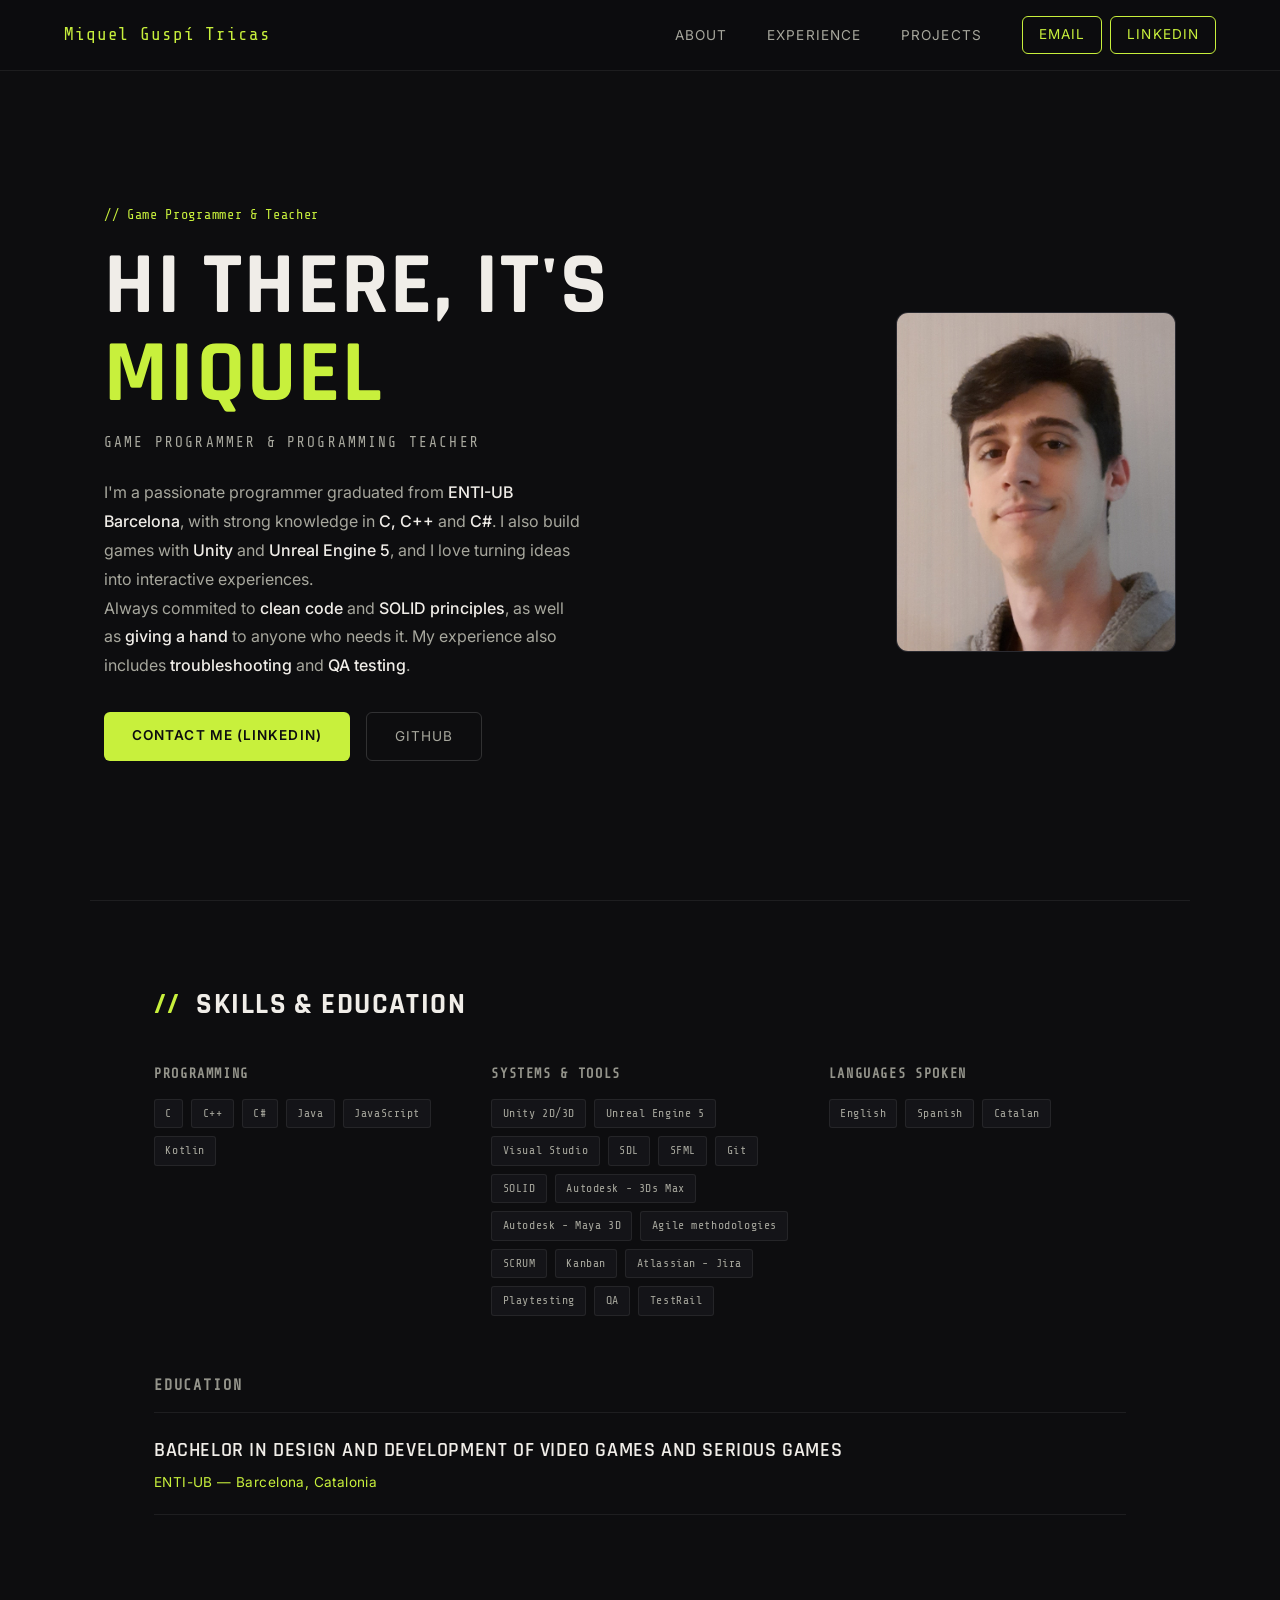
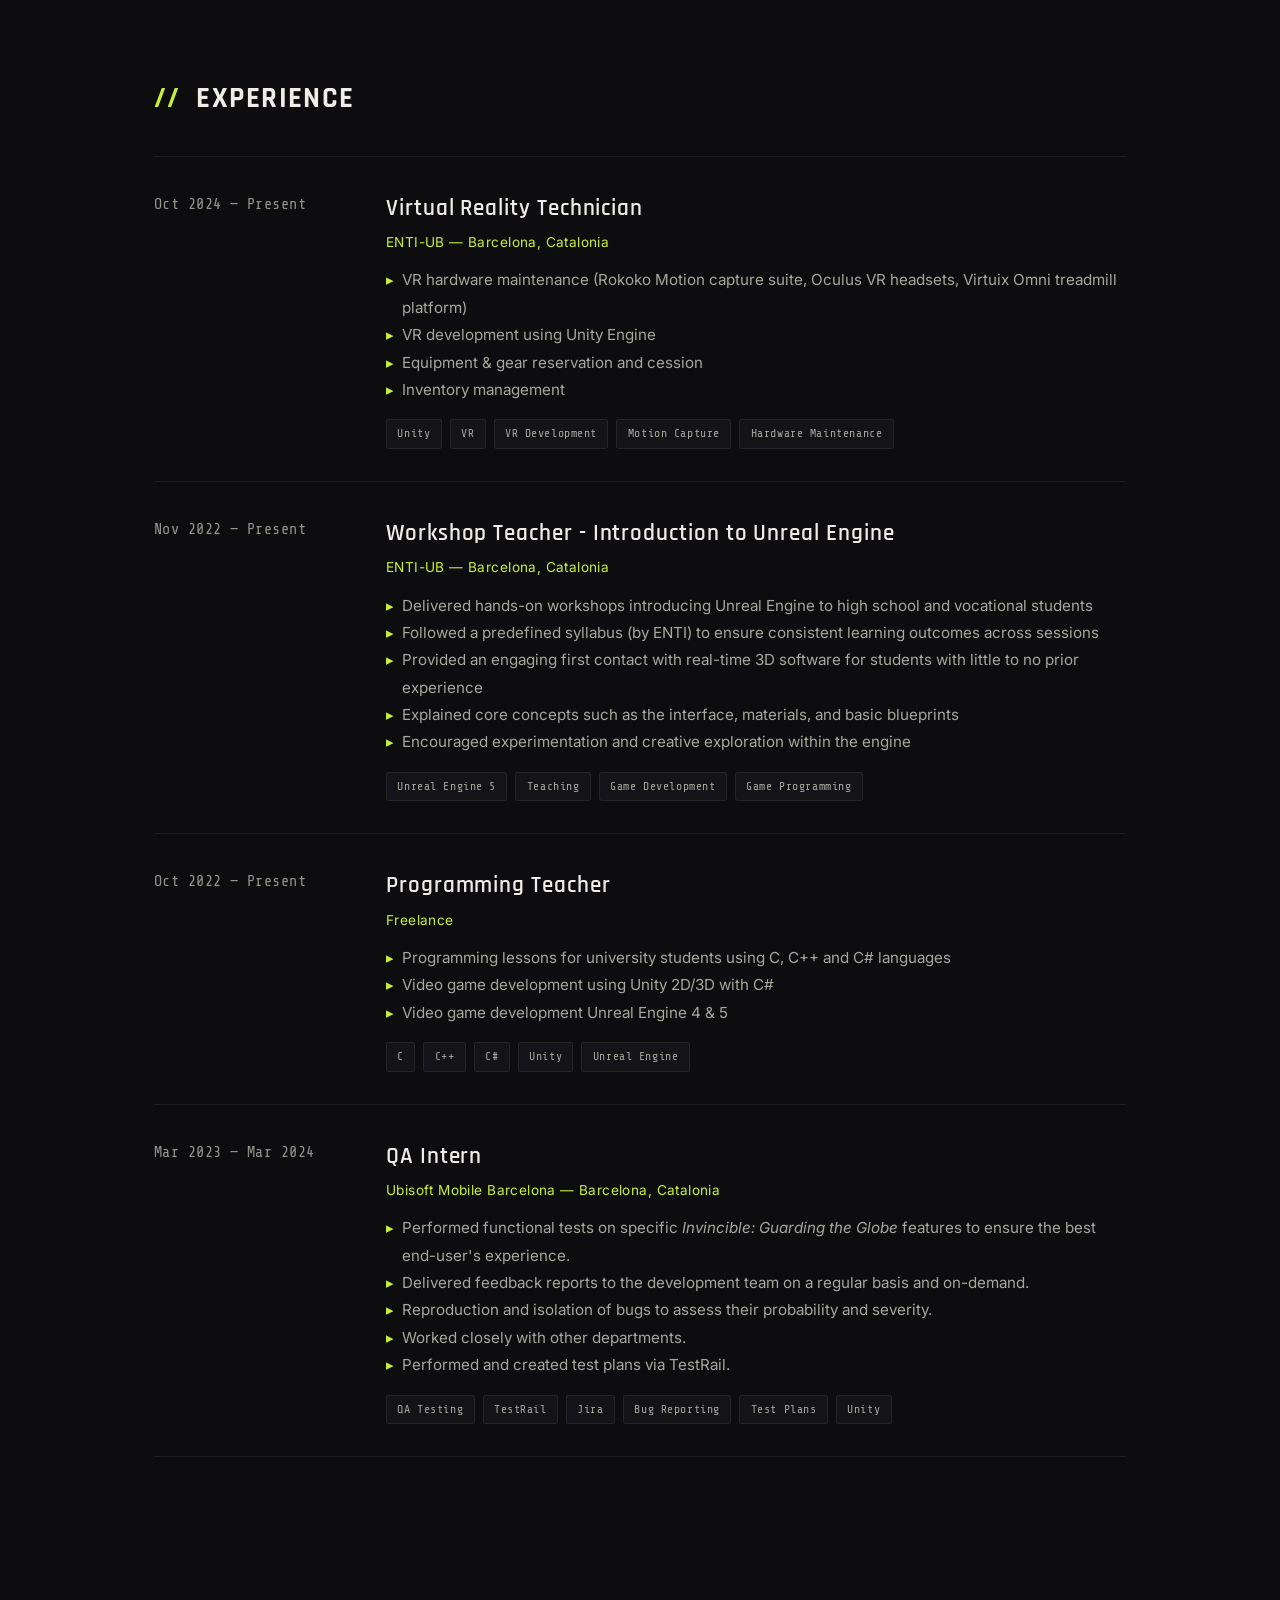
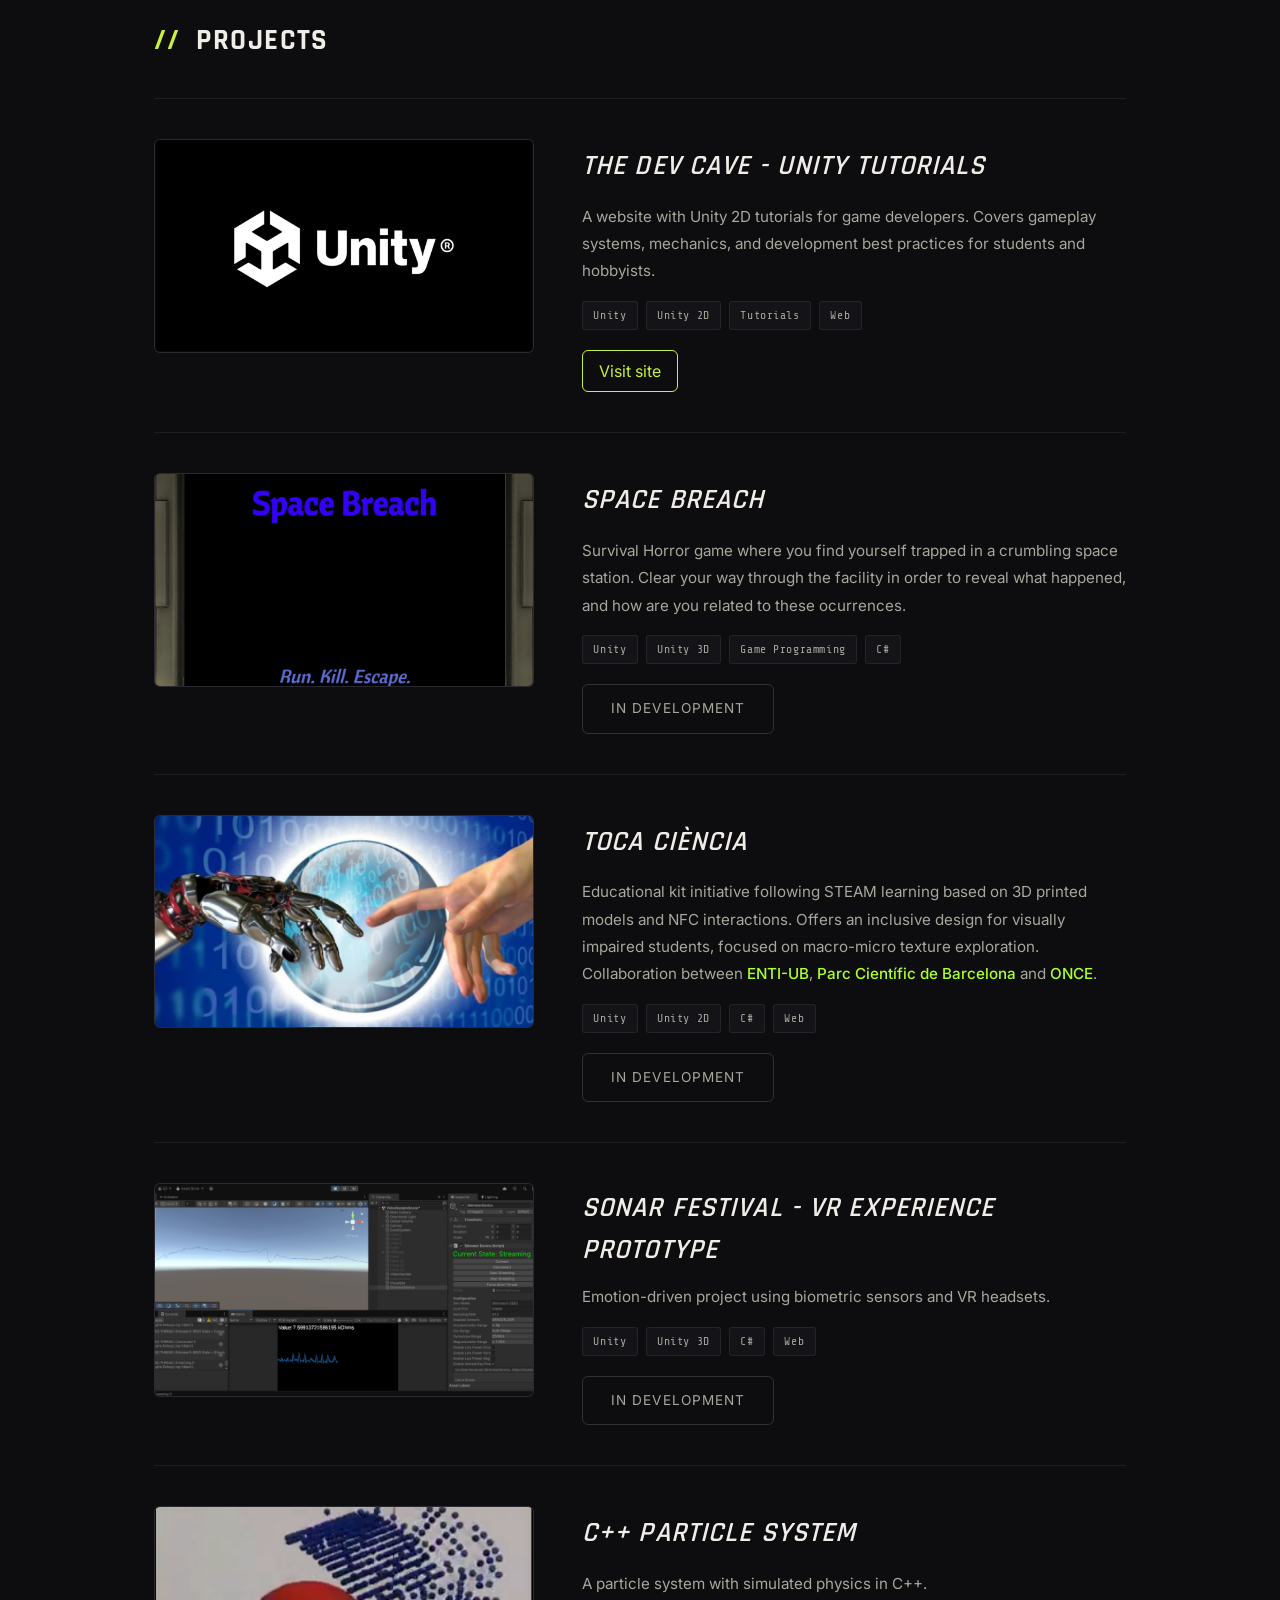
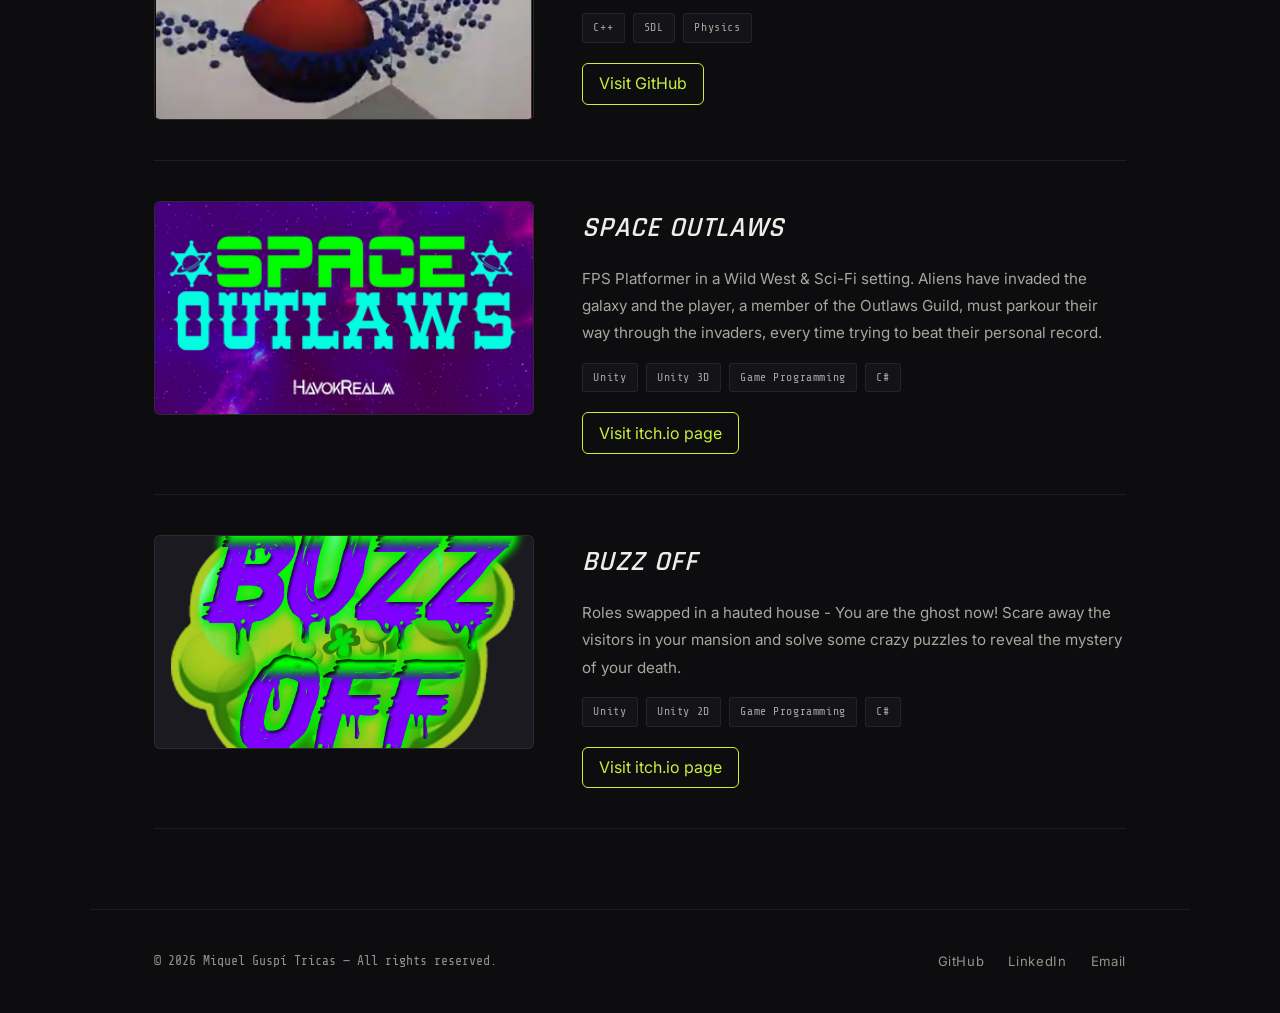
==== index.html @ b33c83cb "skills update" ====
<!DOCTYPE html>
<html lang="en">
<head>
  <meta charset="UTF-8" />
  <meta name="viewport" content="width=device-width, initial-scale=1.0"/>
  <title>Miquel Guspí - Game Programmer & Teacher</title>
  <link rel="stylesheet" href="style.css" />
  <link href="https://fonts.googleapis.com/css2?family=Share+Tech+Mono&family=Rajdhani:wght@400;600;700&family=Inter:wght@300;400;500&display=swap" rel="stylesheet"/>
</head>
<body>

  <!-- NAV -->
  <nav class="navbar">
    <span class="nav-logo">Miquel Guspí Tricas</span>
    <ul class="nav-links">
      <li><a href="#about">About</a></li>
      <li><a href="#work">Experience</a></li>
      <li><a href="#projects">Projects</a></li>
      <li class="nav-cta-container">
        <a href="mailto:miquelgt55@gmail.com" target="_blank" class="nav-cta">Email</a>
        <a href="https://www.linkedin.com/in/miquel-guspi-tricas" target="_blank" class="nav-cta">LinkedIn</a>
      </li>
    </ul>
  </nav>

  <!-- HERO -->
  <section id="about" class="hero">
    <div class="hero-text">
      <p class="hero-tag">// Game Programmer &amp; Teacher</p>
      <h1 class="hero-name">HI THERE, IT'S<br/><span class="highlight">MIQUEL</span></h1>
      <p class="hero-sub">GAME PROGRAMMER &amp; PROGRAMMING TEACHER</p>
      <p class="hero-desc">
        I'm a passionate programmer graduated from <strong>ENTI-UB Barcelona</strong>,
        with strong knowledge in <strong>C, C++</strong> and <strong>C#</strong>. I also build games with <strong>Unity</strong>
        and <strong>Unreal Engine 5</strong>, and I love turning ideas into interactive experiences.</br>
        Always commited to <strong>clean code</strong> and <strong>SOLID principles</strong>, as well as <strong>giving a hand</strong> to anyone who needs it.
        My experience also includes <strong>troubleshooting</strong> and <strong>QA testing</strong>.
      </p>
      <div class="hero-actions">
        <a href="https://www.linkedin.com/in/miquel-guspi-tricas" target="_blank" class="btn-primary">Contact Me (LinkedIn)</a>
        <a href="https://github.com/mikygt21" target="_blank" class="btn-ghost">GitHub</a>
      </div>
    </div>
    <div class="hero-image">
      <div class="image-frame">
        <img src="Assets/profile_image.jpg" alt="Miquel Guspí" onerror="this.parentElement.classList.add('no-img')"/>
      </div>
    </div>
  </section>

  <!-- SKILLS & EDUCATION-->
  <section id="skills" class="section skills-section">
    <h2 class="section-title"><span class="accent">//</span> Skills &amp; Education</h2>
    
    <div class="skills-grid">
      <div class="skill-group">
        <h3 class="skill-group-title">Programming</h3>
        <div class="tags">
          <span class="tag">C</span>
          <span class="tag">C++</span>
          <span class="tag">C#</span>
          <span class="tag">Java</span>
          <span class="tag">JavaScript</span>
          <span class="tag">Kotlin</span>
        </div>
      </div>
      <div class="skill-group">
        <h3 class="skill-group-title">Systems &amp; Tools</h3>
        <div class="tags">
          <span class="tag">Unity 2D/3D</span>
          <span class="tag">Unreal Engine 5</span>
          <span class="tag">Visual Studio</span>
          <span class="tag">SDL</span>
          <span class="tag">SFML</span>
          <span class="tag">Git</span>
          <span class="tag">SOLID</span>
          <span class="tag">Autodesk - 3Ds Max</span>
          <span class="tag">Autodesk - Maya 3D</span>
          <span class="tag">Agile methodologies</span>
          <span class="tag">SCRUM</span>
          <span class="tag">Kanban</span>
          <span class="tag">Atlassian - Jira</span>
          <span class="tag">Playtesting</span>
          <span class="tag">QA</span>
          <span class="tag">TestRail</span>
        </div>
      </div>
      <div class="skill-group">
        <h3 class="skill-group-title">Languages spoken</h3>
        <div class="tags">
          <span class="tag">English</span>
          <span class="tag">Spanish</span>
          <span class="tag">Catalan</span>
        </div>
      </div>
    </div>

    <h3 class="education-group-title">Education</h3>
    <div class="timeline">
      <div class="education-item">
        <h3>Bachelor in Design and Development of Video Games and Serious Games</h3>
        <h4>ENTI-UB — Barcelona, Catalonia</h4>
      </div>
    </div>
  </section>

  <!-- EXPERIENCE -->
  <section id="work" class="section">
    <h2 class="section-title"><span class="accent">//</span> Experience</h2>

    <div class="timeline">

      <div class="timeline-item">
        <div class="timeline-date">Oct 2024 — Present</div>
        <div class="timeline-content">
          <h3>Virtual Reality Technician</h3>
          <h4>ENTI-UB — Barcelona, Catalonia</h4>
          <ul class="timeline-list">
            <li>VR hardware maintenance (Rokoko Motion capture suite, Oculus VR headsets, Virtuix Omni treadmill platform)</li>
            <li>VR development using Unity Engine</li>
            <li>Equipment &amp; gear reservation and cession</li>
            <li>Inventory management</li>
          </ul>
          <div class="tags">
            <span class="tag">Unity</span>
            <span class="tag">VR</span>
            <span class="tag">VR Development</span>
            <span class="tag">Motion Capture</span>
            <span class="tag">Hardware Maintenance</span>
          </div>
        </div>
      </div>

      <div class="timeline-item">
        <div class="timeline-date">Nov 2022 — Present</div>
        <div class="timeline-content">
          <h3>Workshop Teacher - Introduction to Unreal Engine</h3>
          <h4>ENTI-UB — Barcelona, Catalonia</h4>
          <ul class="timeline-list">
            <li>Delivered hands-on workshops introducing Unreal Engine to high school and vocational students</li>
            <li>Followed a predefined syllabus (by ENTI) to ensure consistent learning outcomes across sessions</li>
            <li>Provided an engaging first contact with real-time 3D software for students with little to no prior experience</li>
            <li>Explained core concepts such as the interface, materials, and basic blueprints</li>
            <li>Encouraged experimentation and creative exploration within the engine</li>
          </ul>
          <div class="tags">
            <span class="tag">Unreal Engine 5</span>
            <span class="tag">Teaching</span>
            <span class="tag">Game Development</span>
            <span class="tag">Game Programming</span>
          </div>
        </div>
      </div>

      <div class="timeline-item">
        <div class="timeline-date">Oct 2022 — Present</div>
        <div class="timeline-content">
          <h3>Programming Teacher</h3>
          <h4>Freelance</h4>
          <ul class="timeline-list">
            <li>Programming lessons for university students using C, C++ and C# languages</li>
            <li>Video game development using Unity 2D/3D with C#</li>
            <li>Video game development Unreal Engine 4 &amp; 5</li>
          </ul>
          <div class="tags">
            <span class="tag">C</span>
            <span class="tag">C++</span>
            <span class="tag">C#</span>
            <span class="tag">Unity</span>
            <span class="tag">Unreal Engine</span>
          </div>
        </div>
      </div>

      <div class="timeline-item">
        <div class="timeline-date">Mar 2023 — Mar 2024</div>
        <div class="timeline-content">
          <h3>QA Intern</h3>
          <h4>Ubisoft Mobile Barcelona — Barcelona, Catalonia</h4>
          <ul class="timeline-list">
            <li>Performed functional tests on specific <em>Invincible: Guarding the Globe</em> features to ensure the best end-user's experience.</li>
            <li>Delivered feedback reports to the development team on a regular basis and on-demand.</li>
            <li>Reproduction and isolation of bugs to assess their probability and severity.</li>
            <li>Worked closely with other departments.</li>
            <li>Performed and created test plans via TestRail.</li>
          </ul>
          <div class="tags">
            <span class="tag">QA Testing</span>
            <span class="tag">TestRail</span>
            <span class="tag">Jira</span>
            <span class="tag">Bug Reporting</span>
            <span class="tag">Test Plans</span>
            <span class="tag">Unity</span>
          </div>
        </div>
      </div>

    </div>
  </section>

  <!-- PROJECTS -->
  <section id="projects" class="section">
    <h2 class="section-title"><span class="accent">//</span> Projects</h2>

    <div class="projects-grid">

      <article class="project-card no-gif">
        <div class="project-media">
          <a href="https://bush-mousepad-394.notion.site/Unity-Tutorials-16b82efbc2ea80258339c566d004da88?pvs=74" target="_blank">
            <img class="project-preview" src="Assets/devcave_prev.png" alt= "The Dev Cave preview" onerror="this.style.display='none'"/>
          </a>
        </div>
        <div class="project-info">
          <h3 class="project-title">The Dev Cave - Unity Tutorials</h3>
          <p class="project-desc">
            A website with Unity 2D tutorials for game developers. Covers gameplay systems,
            mechanics, and development best practices for students and hobbyists.
          </p>
          <div class="tags">
            <span class="tag">Unity</span>
            <span class="tag">Unity 2D</span>
            <span class="tag">Tutorials</span>
            <span class="tag">Web</span>
          </div>
          <div class="project-links">
            <a href="https://bush-mousepad-394.notion.site/Unity-Tutorials-16b82efbc2ea80258339c566d004da88?pvs=74" class="nav-cta" target="_blank">Visit site</a>
          </div>
        </div>
      </article>

      <article class="project-card no-gif">
        <div class="project-media">
          <a>
            <img class="project-preview" src="Assets/space_breach_res.png" alt= "SPACE BREACH" onerror="this.style.display='none'"/>
          </a>
        </div>
        <div class="project-info">
          <h3 class="project-title">SPACE BREACH</h3>
          <p class="project-desc">
            Survival Horror game where you find yourself trapped in a crumbling space station. Clear your way through the facility in order to reveal what happened, and how are you related to these ocurrences.
          </p>
          <div class="tags">
            <span class="tag">Unity</span>
            <span class="tag">Unity 3D</span>
            <span class="tag">Game Programming</span>
            <span class="tag">C#</span>
          </div>
          <div class="project-links">
            <a class="btn-ghost" target="_blank">In Development</a>
          </div>
        </div>
      </article>

      <article class="project-card no-gif">
        <div class="project-media">
          <a>
            <img class="project-preview" src="Assets/tocaciencia_res.png" alt= "TOCA CIÈNCIA" onerror="this.style.display='none'"/>
          </a>
        </div>
        <div class="project-info">
          <h3 class="project-title">TOCA CIÈNCIA</h3>
          <p class="project-desc">
            Educational kit initiative following STEAM learning based on 3D printed models and NFC interactions. Offers an inclusive design for visually impaired students, focused on macro-micro texture exploration.</br>
            Collaboration between <a href="https://enti.cat"><strong style="color: greenyellow;">ENTI-UB</strong></a>,
             <a href="https://www.pcb.ub.edu"><strong style="color: greenyellow;">Parc Científic de Barcelona</strong style="color: greenyellow;"></a> and 
              <a href="https://www.once.es"><strong style="color: greenyellow;">ONCE</strong></a>.
          </p>
          <div class="tags">
            <span class="tag">Unity</span>
            <span class="tag">Unity 2D</span>
            <span class="tag">C#</span>
            <span class="tag">Web</span>
          </div>
          <div class="project-links">
            <a class="btn-ghost" target="_blank">In Development</a>
          </div>
        </div>
      </article>

      <article class="project-card no-gif">
        <div class="project-media">
          <a>
            <img class="project-preview" src="Assets/audio_ss.png" alt= "TOCA CIÈNCIA" onerror="this.style.display='none'"/>
          </a>
        </div>
        <div class="project-info">
          <h3 class="project-title" style="line-height: 1.5em;"> Sonar Festival - VR experience prototype</h3>
          <p class="project-desc">
            Emotion-driven project using biometric sensors and VR headsets.
          </p>
          <div class="tags">
            <span class="tag">Unity</span>
            <span class="tag">Unity 3D</span>
            <span class="tag">C#</span>
            <span class="tag">Web</span>
          </div>
          <div class="project-links">
            <a class="btn-ghost" target="_blank">In Development</a>
          </div>
        </div>
      </article>

      <article class="project-card">
        <div class="project-media">
          <a href="https://github.com/mikygt21/MecanicaFW_2223.git" target="_blank">
            <img class="project-preview" src="Assets/particles.png" alt= "Git Particle Sytem preview" onerror="this.style.display='none'"/>
            <img class="project-gif" src="Assets/clip_partSim.gif" alt="Particles Animation" onerror="this.style.display='none'"/>
          </a>
        </div>
        <div class="project-info">
          <h3 class="project-title">C++ Particle System</h3>
          <p class="project-desc">
            A particle system with simulated physics in C++.
          </p>
          <div class="tags">
            <span class="tag">C++</span>
            <span class="tag">SDL</span>
            <span class="tag">Physics</span>
           </div>
          <div class="project-links">
            <a href="https://github.com/mikygt21/MecanicaFW_2223.git" class="nav-cta" target="_blank">Visit GitHub</a>
          </div>
        </div>
      </article>

      <article class="project-card">
        <div class="project-media">
          <a href="https://luis-arias.itch.io/space-outlaws" target="_blank">
            <img class="project-preview" src="Assets/spaceoutlaws_prev.png" alt="Space Outlaws preview" onerror="this.style.display='none'"/>
            <img class="project-gif" src="Assets/space_outlaws_vid.gif" alt="Space Outlaws Anim" onerror="this.style.display='none'"/>
          </a>
        </div>
        <div class="project-info">
          <h3 class="project-title">Space Outlaws</h3>
          <p class="project-desc">
            FPS Platformer in a Wild West &amp; Sci-Fi setting. 
            Aliens have invaded the galaxy and the player, 
            a member of the Outlaws Guild, must parkour their way through the invaders, 
            every time trying to beat their personal record.
          </p>
          <div class="tags">
            <span class="tag">Unity</span>
            <span class="tag">Unity 3D</span>
            <span class="tag">Game Programming</span>
            <span class="tag">C#</span>
          </div>
          <div class="project-links">
            <a href="https://luis-arias.itch.io/space-outlaws" target="_blank" class="nav-cta">Visit itch.io page</a>
          </div>
        </div>
      </article>

      <article class="project-card">
        <div class="project-media">
          <a href="https://luis-arias.itch.io/buzz-off" target="_blank">
            <img class="project-preview" src="Assets/buzzoff_preview.png" alt="Buzz Off preview" onerror="this.style.display='none'"/>
            <img class="project-gif" src="Assets/BuzzOff_vid.gif" alt="Buzz Off Anim" onerror="this.style.display='none'"/>
          </a>
        </div>
        <div class="project-info">
          <h3 class="project-title">Buzz Off</h3>
          <p class="project-desc">
            Roles swapped in a hauted house - You are the ghost now!
            Scare away the visitors in your mansion and solve some crazy puzzles
            to reveal the mystery of your death.
          </p>
          <div class="tags">
            <span class="tag">Unity</span>
            <span class="tag">Unity 2D</span>
            <span class="tag">Game Programming</span>
            <span class="tag">C#</span>
          </div>
          <div class="project-links">
            <a href="https://luis-arias.itch.io/buzz-off" target="_blank" class="nav-cta">Visit itch.io page</a>
          </div>
        </div>
      </article>

    </div>
  </section>

  <!-- FOOTER -->
  <footer class="footer">
    <p>© 2026 Miquel Guspí Tricas — All rights reserved.</p>
    <div class="footer-links">
      <a href="https://github.com/mikygt21" target="_blank">GitHub</a>
      <a href="https://www.linkedin.com/in/miquel-guspi-tricas" target="_blank">LinkedIn</a>
      <a href="mailto:miquelgt55@gmail.com" target="_blank">Email</a>
    </div>
  </footer>

</body>
</html>
---- style.css ----
/* ==============================
   RESET & BASE
============================== */
*, *::before, *::after {
  box-sizing: border-box;
  margin: 0;
  padding: 0;
}

:root {
  --bg: #0d0d0f;
  --bg-surface: #141418;
  --bg-card: #1a1a20;
  --border: rgba(255,255,255,0.07);
  --border-hover: rgba(255,255,255,0.15);
  --accent: #c8f03c;
  --accent-dim: rgba(200, 240, 60, 0.12);
  --text-primary: #f0ede8;
  --text-secondary: #a7a79d;
  --text-muted: #94948b;
  --font-display: 'Rajdhani', sans-serif;
  --font-mono: 'Share Tech Mono', monospace;
  --font-body: 'Inter', sans-serif;
  --radius: 6px;
  --radius-lg: 12px;
}

html {
  scroll-behavior: smooth;
}

body {
  background-color: var(--bg);
  color: var(--text-primary);
  font-family: var(--font-body);
  font-size: 16px;
  line-height: 1.7;
  min-height: 100vh;
}

a {
  color: inherit;
  text-decoration: none;
}

img {
  max-width: 100%;
  display: block;
}

strong {
  color: var(--text-primary);
  font-weight: 500;
}

/* ==============================
   NAVBAR
============================== */
.navbar {
  position: fixed;
  top: 0;
  left: 0;
  right: 0;
  z-index: 100;
  display: flex;
  align-items: center;
  justify-content: space-between;
  padding: 1rem 4rem;
  background: rgba(13, 13, 15, 0.85);
  backdrop-filter: blur(12px);
  border-bottom: 1px solid var(--border);
}

.nav-logo {
  font-family: var(--font-mono);
  font-size: 1.1rem;
  color: var(--accent);
  letter-spacing: 0.05em;
}

.nav-links {
  display: flex;
  list-style: none;
  gap: 2.5rem;
  align-items: center;
}

.nav-links a {
  font-family: var(--font-body);
  font-size: 0.85rem;
  letter-spacing: 0.08em;
  text-transform: uppercase;
  color: var(--text-secondary);
  transition: color 0.2s;
}

.nav-links a:hover {
  color: var(--text-primary);
}

.nav-cta-container {
  display: flex; 
  gap: 0.5rem;
}

.nav-cta {
  border: 1px solid var(--accent);
  color: var(--accent) !important;
  padding: 0.4rem 1rem;
  border-radius: var(--radius);
  transition: background 0.2s !important;
}

.nav-cta:hover {
  background: var(--accent-dim) !important;
}

/* ==============================
   HERO
============================== */
.hero {
  min-height: 100vh;
  display: flex;
  align-items: center;
  justify-content: space-between;
  gap: 4rem;
  padding: 8rem 4rem 4rem;
  max-width: 1200px;
  margin: 0 auto;
}

.hero-text {
  flex: 1;
  max-width: 600px;
}

.hero-tag {
  font-family: var(--font-mono);
  font-size: 0.85rem;
  color: var(--accent);
  margin-bottom: 1rem;
  letter-spacing: 0.05em;
}

.hero-name {
  font-family: var(--font-display);
  font-size: clamp(3rem, 7vw, 5.5rem);
  font-weight: 700;
  line-height: 1;
  letter-spacing: 0.02em;
  text-transform: uppercase;
  margin-bottom: 0.75rem;
  color: var(--text-primary);
}

.hero-name .highlight {
  color: var(--accent);
}

.hero-sub {
  font-family: var(--font-mono);
  font-size: 0.9rem;
  letter-spacing: 0.15em;
  color: var(--text-secondary);
  margin-bottom: 1.5rem;
}

.hero-desc {
  font-size: 1rem;
  color: var(--text-secondary);
  line-height: 1.8;
  margin-bottom: 2rem;
  max-width: 480px;
}

.hero-actions {
  display: flex;
  gap: 1rem;
  flex-wrap: wrap;
}

.btn-primary {
  background: var(--accent);
  color: #0d0d0f;
  font-family: var(--font-body);
  font-size: 0.85rem;
  font-weight: 600;
  letter-spacing: 0.08em;
  text-transform: uppercase;
  padding: 0.75rem 1.75rem;
  border-radius: var(--radius);
  transition: opacity 0.2s, transform 0.2s;
}

.btn-primary:hover {
  opacity: 0.88;
  transform: translateY(-1px);
}

.btn-ghost {
  border: 1px solid var(--border-hover);
  color: var(--text-secondary);
  font-size: 0.85rem;
  letter-spacing: 0.08em;
  text-transform: uppercase;
  padding: 0.75rem 1.75rem;
  border-radius: var(--radius);
  transition: border-color 0.2s, color 0.2s;
}

.btn-ghost:hover {
  border-color: var(--text-secondary);
  color: var(--text-primary);
}

/* Hero image */
.hero-image {
  flex-shrink: 0;
}

.image-frame {
  width: 280px;
  height: 340px;
  border-radius: var(--radius-lg);
  overflow: hidden;
  border: 1px solid var(--border);
  background: var(--bg-card);
  display: flex;
  align-items: center;
  justify-content: center;
  position: relative;
}

.image-frame img {
  width: 100%;
  height: 100%;
  object-fit: cover;
}

.placeholder-text {
  font-family: var(--font-mono);
  font-size: 0.75rem;
  color: var(--text-muted);
  letter-spacing: 0.1em;
  position: absolute;
}

.image-frame.no-img .placeholder-text {
  display: block;
}

/* ==============================
   SECTIONS
============================== */
.section {
  max-width: 1100px;
  margin: 0 auto;
  padding: 5rem 4rem;
}

.section-title {
  font-family: var(--font-display);
  font-size: 1.8rem;
  font-weight: 700;
  text-transform: uppercase;
  letter-spacing: 0.05em;
  margin-bottom: 2rem;
  color: var(--text-primary);
}

.accent {
  color: var(--accent);
  margin-right: 0.5rem;
}

/* ==============================
   SKILLS & EDUCATION
============================== */
.skills-section {
  border-top: 1px solid var(--border);
}

.skills-grid {
  display: grid;
  grid-template-columns: repeat(auto-fit, minmax(220px, 1fr));
  gap: 2.5rem;
}

.skill-group-title {
  font-family: var(--font-mono);
  font-size: 0.85rem;
  letter-spacing: 0.12em;
  text-transform: uppercase;
  color: var(--text-muted);
  margin-bottom: 0.85rem;
}

.education-group-title {
  font-family: var(--font-mono);
  font-size: 0.95rem;
  letter-spacing: 0.12em;
  text-transform: uppercase;
  color: var(--text-muted);
  margin-bottom: 0.85rem;
  margin-top: 3.75em;
}

.education-item {
  padding: 1.25em 0;
  border-top: 1px solid var(--border);
  border-bottom: 1px solid var(--border);
}

.education-item h3 {
  font-family: var(--font-display);
  font-size: 1.25rem;
  font-weight: 600;
  letter-spacing: 0.03em;
  text-transform: uppercase;
  margin-bottom: 0.2rem;
  color: var(--text-primary);
}

.education-item h4 {
  font-size: 0.85rem;
  font-weight: 400;
  color: var(--accent);
  letter-spacing: 0.03em;
}

/* ==============================
   TIMELINE (Experience)
============================== */
.timeline {
  display: flex;
  flex-direction: column;
}

.timeline-list {
  list-style: none;
  padding: 0;
  margin-bottom: 1rem;
}

.timeline-list li {
  font-size: 0.95rem;
  color: var(--text-secondary);
  line-height: 1.8;
  padding-left: 1rem;
  position: relative;
}

.timeline-list li::before {
  content: '▸';
  position: absolute;
  left: 0;
  color: var(--accent);
}

.timeline-item {
  display: grid;
  grid-template-columns: 200px 1fr;
  gap: 2rem;
  padding: 2rem 0;
  border-top: 1px solid var(--border);
}

.timeline-item:last-child {
  border-bottom: 1px solid var(--border);
}

.timeline-date {
  font-family: var(--font-mono);
  font-size: 0.95rem;
  color: var(--text-muted);
  padding-top: 0.2rem;
  letter-spacing: 0.03em;
}

.timeline-content h3 {
  font-family: var(--font-display);
  font-size: 1.45rem;
  font-weight: 600;
  letter-spacing: 0.04em;
  color: var(--text-primary);
  margin-bottom: 0.2rem;
}

.timeline-content h4 {
  font-size: 0.85rem;
  font-weight: 400;
  color: var(--accent);
  margin-bottom: 0.75rem;
  letter-spacing: 0.03em;
}

.timeline-content p {
  font-size: 0.95rem;
  color: var(--text-secondary);
  line-height: 1.8;
  margin-bottom: 1rem;
}

/* ==============================
   TAGS
============================== */
.tags {
  display: flex;
  flex-wrap: wrap;
  gap: 0.5rem;
  margin-top: 0.75rem;
}

.tag {
  font-family: var(--font-mono);
  font-size: 0.72rem;
  letter-spacing: 0.05em;
  padding: 0.25rem 0.65rem;
  border: 1px solid var(--border);
  border-radius: 3px;
  color: var(--text-secondary);
  background: var(--bg-surface);
  transition: border-color 0.2s, color 0.2s;
}

.tag:hover {
  border-color: var(--accent);
  color: var(--accent);
}

/* ==============================
   PROJECT CARDS
============================== */
.projects-grid {
  display: flex;
  flex-direction: column;
}

.project-card {
  display: grid;
  grid-template-columns: 380px 1fr;
  gap: 3rem;
  padding: 2.5rem 0;
  border-top: 1px solid var(--border);
  align-items: start;
}

.project-card:last-child {
  border-bottom: 1px solid var(--border);
}

.project-media {
  position: relative;
  border-radius: var(--radius);
  overflow: hidden;
  background: var(--bg-card);
  aspect-ratio: 16 / 9;
  border: 1px solid var(--border);
}

.project-preview,
.project-gif {
  position: absolute;
  inset: 0;
  width: 100%;
  height: 100%;
  object-fit: cover;
  transition: opacity 0.4s;
}

.project-gif {
  opacity: 0;
}

.project-card:hover .project-gif {
  opacity: 1;
}

.project-card:hover .project-preview {
  opacity: 0;
}

.project-card.no-gif:hover .project-gif {
  opacity: 0;
}

.project-card.no-gif:hover .project-preview {
  opacity: 1;
}

.project-media-placeholder {
  position: absolute;
  inset: 0;
  display: flex;
  align-items: center;
  justify-content: center;
  font-family: var(--font-mono);
  font-size: 0.75rem;
  color: var(--text-muted);
  letter-spacing: 0.1em;
}

.project-info {
  padding-top: 0.25rem;
}

.project-title {
  font-family: var(--font-display);
  font-size: 1.75rem;
  font-weight: 600;
  font-style: italic;
  text-transform: uppercase;
  letter-spacing: 0.04em;
  color: var(--text-primary);
  margin-bottom: 0.75rem;
}

.project-desc {
  font-size: 0.95rem;
  color: var(--text-secondary);
  line-height: 1.8;
  margin-bottom: 1rem;
}

.project-links {
  display: flex;
  gap: 0.75rem;
  margin-top: 1.25rem;
}

.link-btn {
  font-family: var(--font-mono);
  font-size: 0.78rem;
  letter-spacing: 0.08em;
  text-transform: uppercase;
  padding: 0.4rem 1rem;
  border: 1px solid var(--border-hover);
  border-radius: var(--radius);
  color: var(--text-secondary);
  transition: border-color 0.2s, color 0.2s, background 0.2s;
}

.link-btn:hover {
  border-color: var(--accent);
  color: var(--accent);
  background: var(--accent-dim);
}

/* ==============================
   FOOTER
============================== */
.footer {
  max-width: 1100px;
  margin: 0 auto;
  padding: 2.5rem 4rem;
  border-top: 1px solid var(--border);
  display: flex;
  align-items: center;
  justify-content: space-between;
  gap: 1rem;
}

.footer p {
  font-size: 0.82rem;
  color: var(--text-muted);
  font-family: var(--font-mono);
}

.footer-links {
  display: flex;
  gap: 1.5rem;
}

.footer-links a {
  font-size: 0.82rem;
  color: var(--text-muted);
  letter-spacing: 0.05em;
  transition: color 0.2s;
}

.footer-links a:hover {
  color: var(--accent);
}

/* ==============================
   RESPONSIVE
============================== */
@media (max-width: 900px) {
  .navbar {
    padding: 1rem 1.5rem;
  }

  .nav-links {
    gap: 1.25rem;
  }

  .hero {
    flex-direction: column-reverse;
    padding: 7rem 1.5rem 3rem;
    gap: 2rem;
    text-align: center;
  }

  .hero-actions {
    justify-content: center;
  }

  .hero-desc {
    margin: 0 auto 2rem;
  }

  .image-frame {
    width: 200px;
    height: 240px;
  }

  .section {
    padding: 3.5rem 1.5rem;
  }

  .timeline-item {
    grid-template-columns: 1fr;
    gap: 0.5rem;
  }

  .project-card {
    grid-template-columns: 1fr;
    gap: 1.5rem;
  }

  .footer {
    flex-direction: column;
    align-items: flex-start;
    padding: 2rem 1.5rem;
  }
}

@media (max-width: 480px) {
  .nav-links li:not(:last-child) {
    display: none;
  }
}
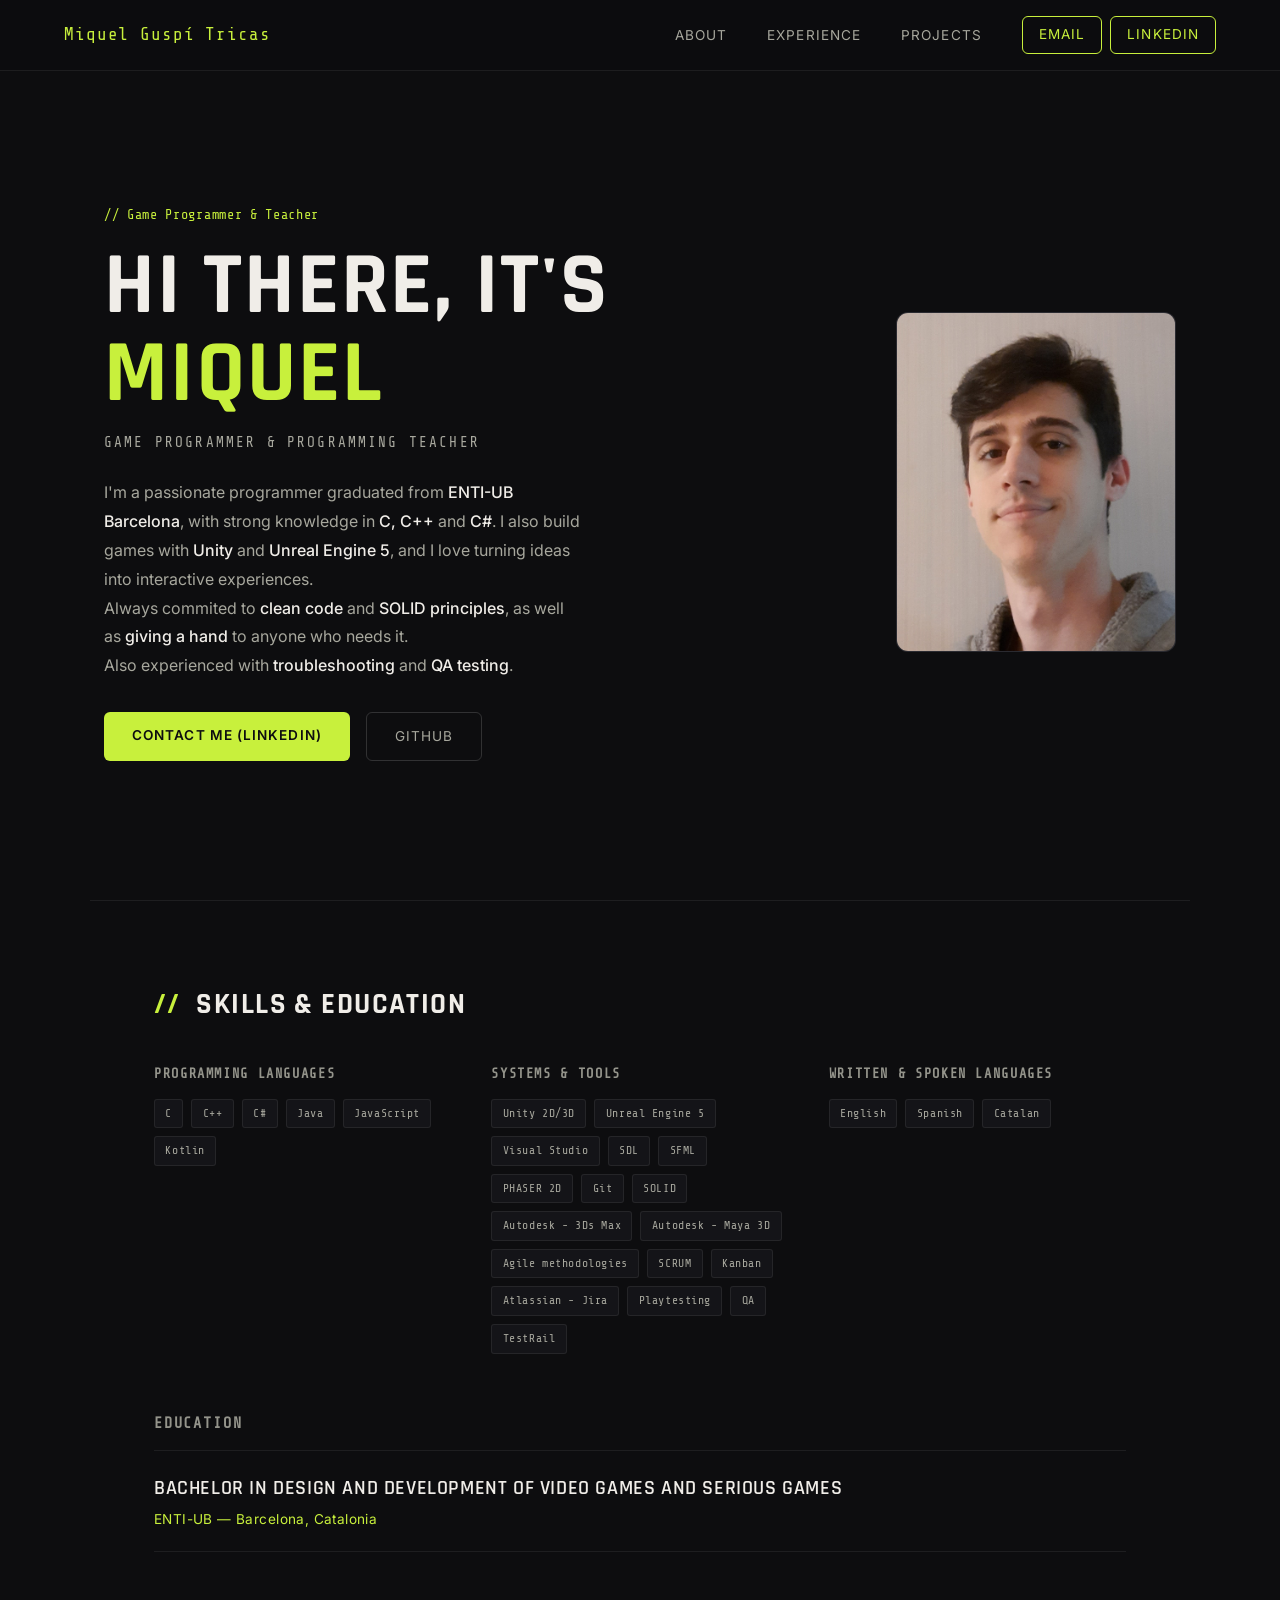
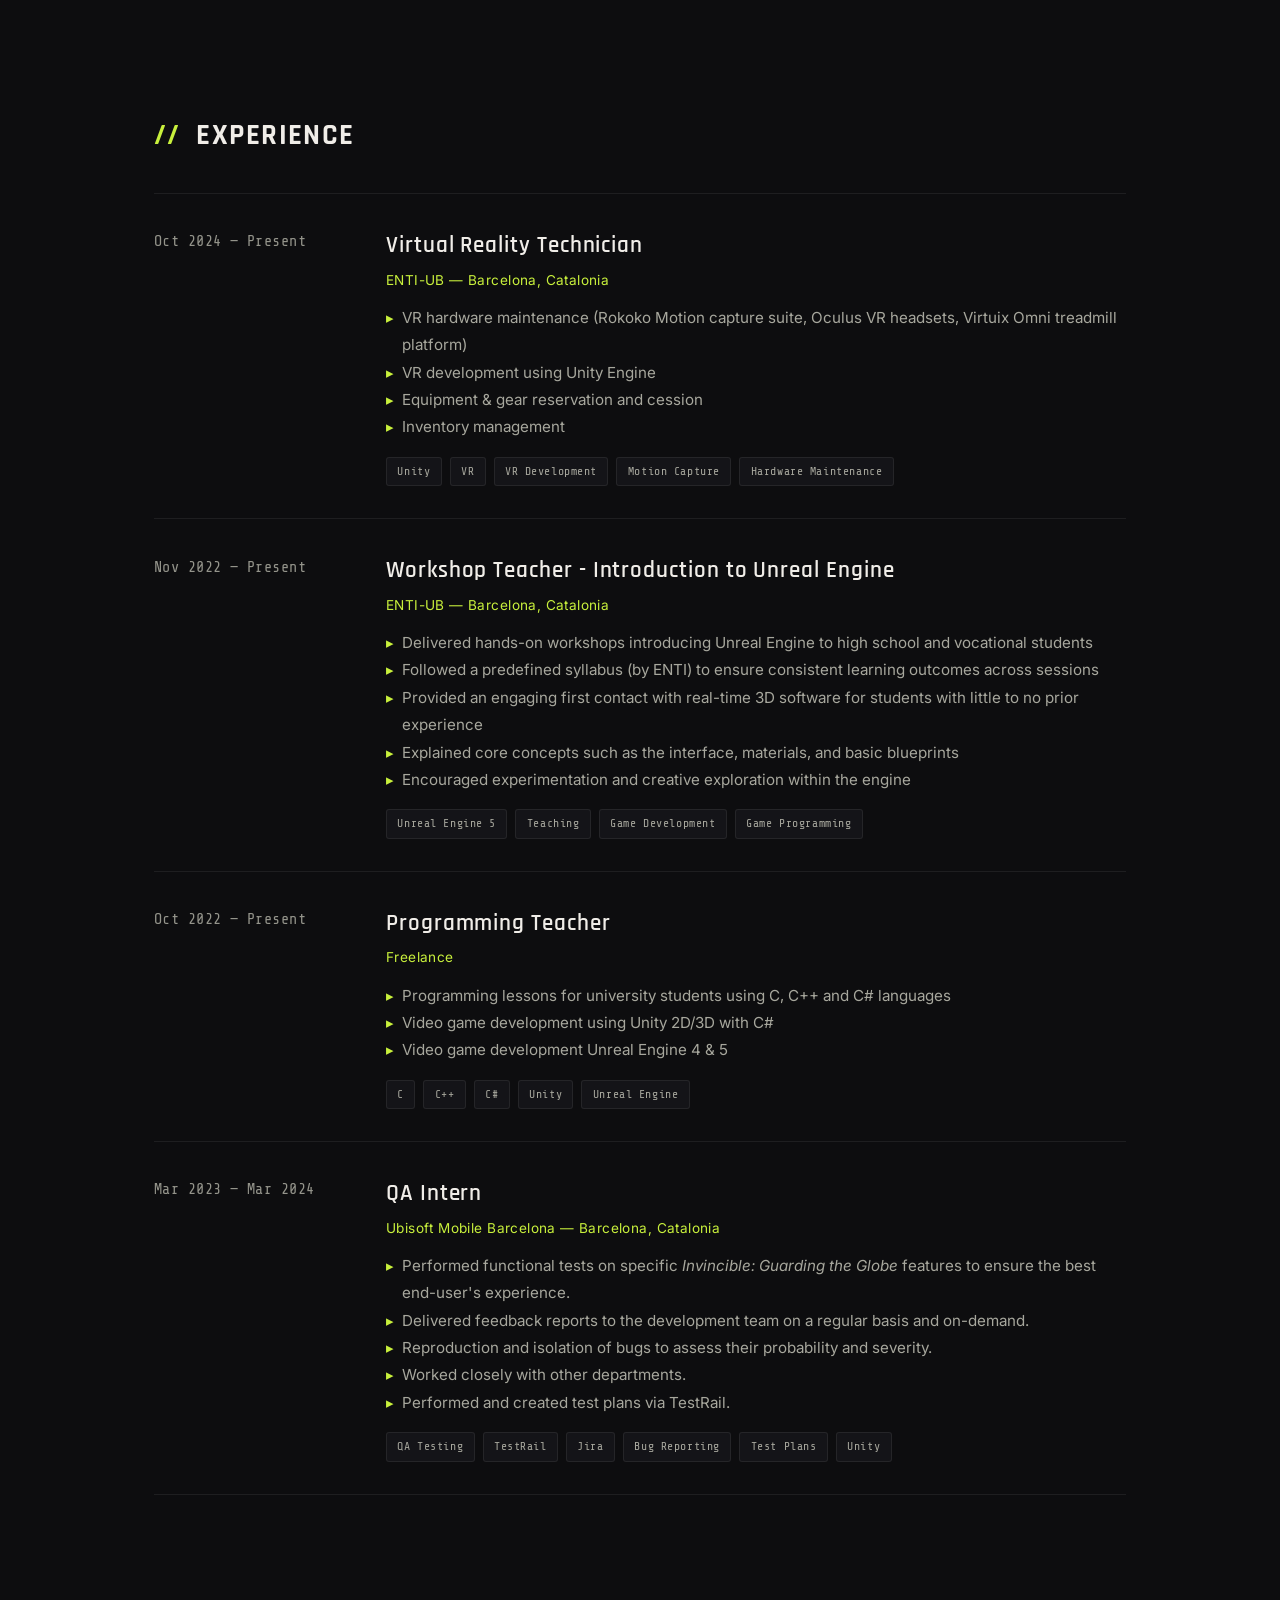
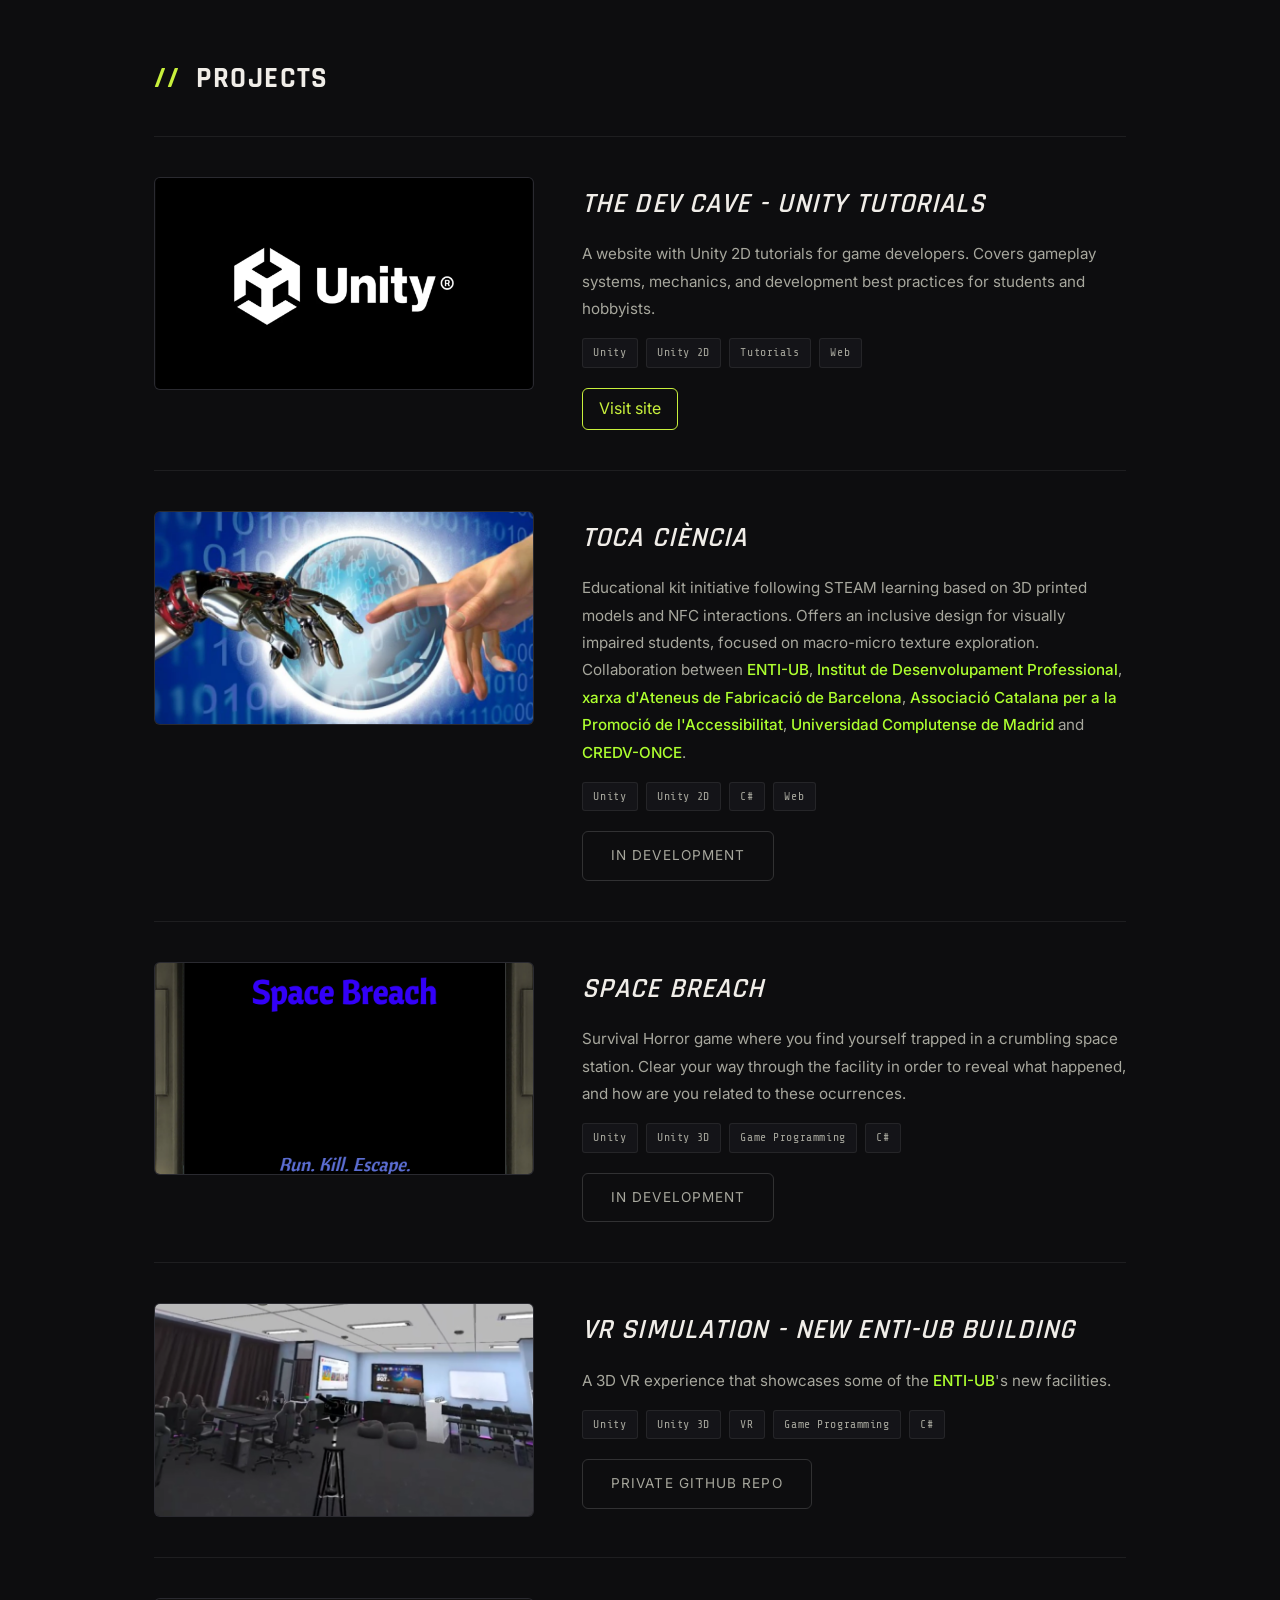
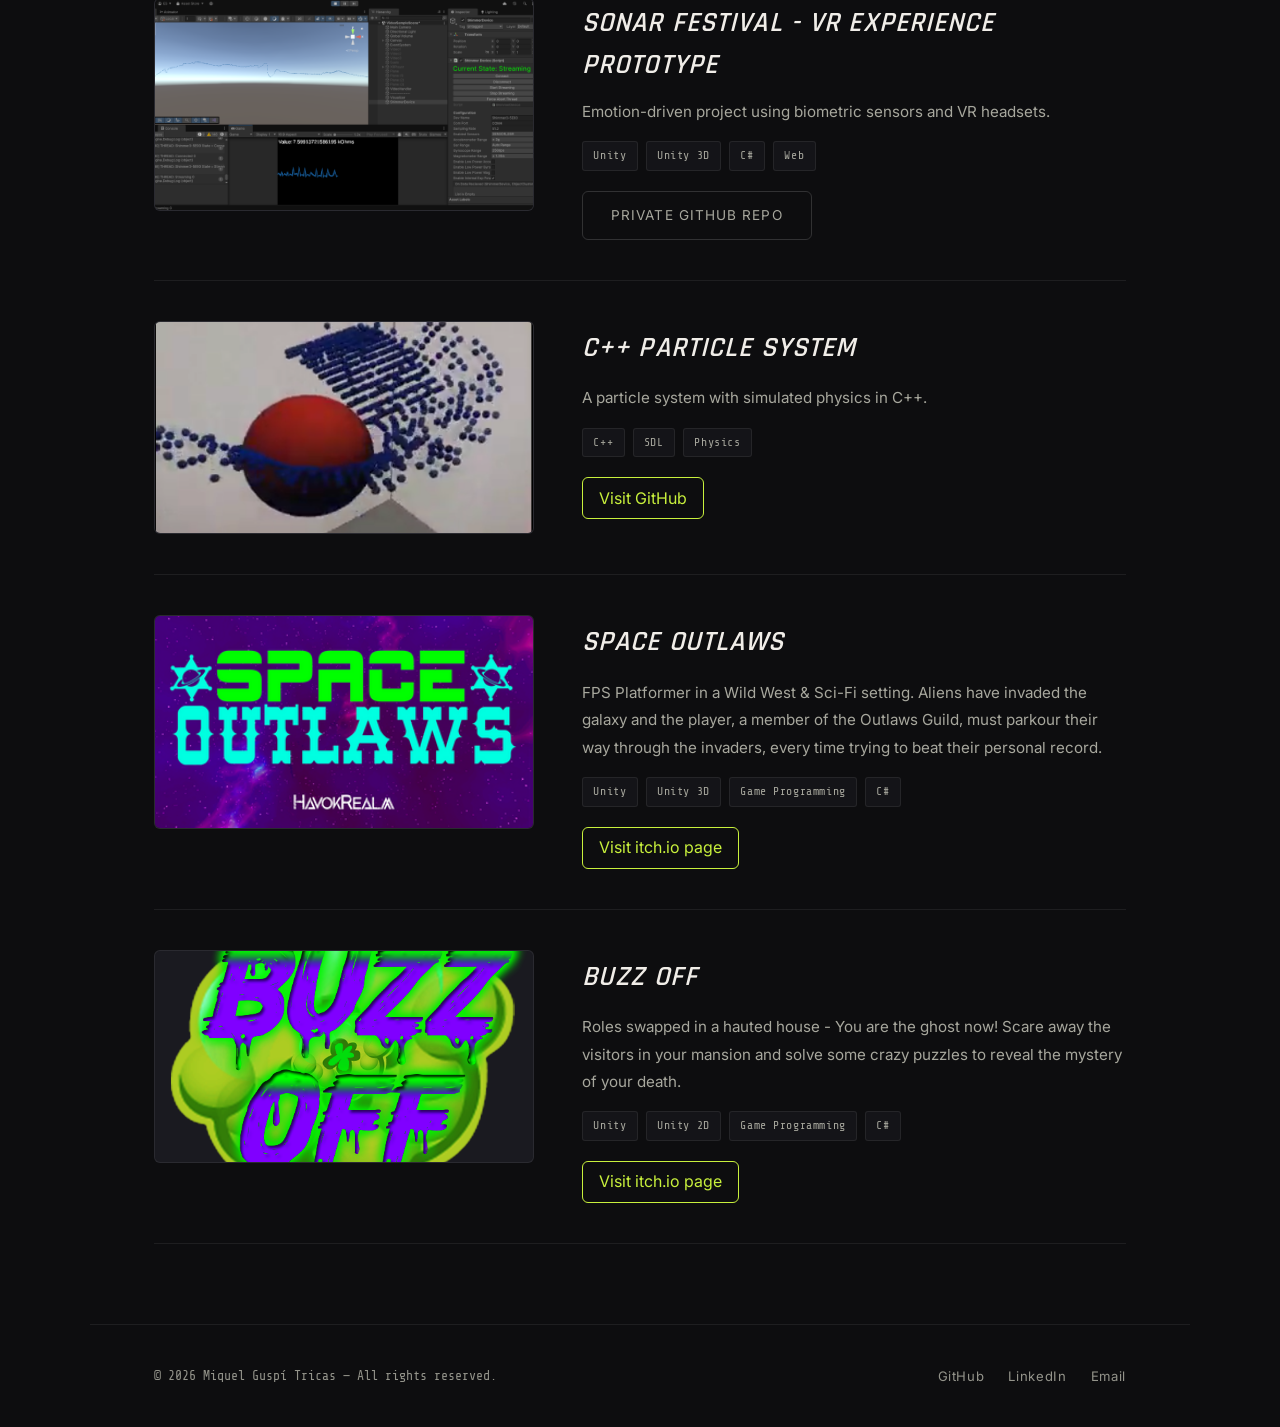
==== commit f01e52b4: "lab demo uploaded" ====
--- a/index.html
+++ b/index.html
@@ -33,8 +33,8 @@
         I'm a passionate programmer graduated from <strong>ENTI-UB Barcelona</strong>,
         with strong knowledge in <strong>C, C++</strong> and <strong>C#</strong>. I also build games with <strong>Unity</strong>
         and <strong>Unreal Engine 5</strong>, and I love turning ideas into interactive experiences.</br>
-        Always commited to <strong>clean code</strong> and <strong>SOLID principles</strong>, as well as <strong>giving a hand</strong> to anyone who needs it.
-        My experience also includes <strong>troubleshooting</strong> and <strong>QA testing</strong>.
+        Always commited to <strong>clean code</strong> and <strong>SOLID principles</strong>, as well as <strong>giving a hand</strong> to anyone who needs it.</br>
+        Also experienced with <strong>troubleshooting</strong> and <strong>QA testing</strong>.
       </p>
       <div class="hero-actions">
         <a href="https://www.linkedin.com/in/miquel-guspi-tricas" target="_blank" class="btn-primary">Contact Me (LinkedIn)</a>
@@ -54,7 +54,7 @@
     
     <div class="skills-grid">
       <div class="skill-group">
-        <h3 class="skill-group-title">Programming</h3>
+        <h3 class="skill-group-title">Programming languages</h3>
         <div class="tags">
           <span class="tag">C</span>
           <span class="tag">C++</span>
@@ -72,6 +72,7 @@
           <span class="tag">Visual Studio</span>
           <span class="tag">SDL</span>
           <span class="tag">SFML</span>
+          <span class="tag">PHASER 2D</span>
           <span class="tag">Git</span>
           <span class="tag">SOLID</span>
           <span class="tag">Autodesk - 3Ds Max</span>
@@ -86,7 +87,7 @@
         </div>
       </div>
       <div class="skill-group">
-        <h3 class="skill-group-title">Languages spoken</h3>
+        <h3 class="skill-group-title">Written &amp; spoken languages</h3>
         <div class="tags">
           <span class="tag">English</span>
           <span class="tag">Spanish</span>
@@ -231,6 +232,35 @@
       <article class="project-card no-gif">
         <div class="project-media">
           <a>
+            <img class="project-preview" src="Assets/tocaciencia_res.png" alt= "TOCA CIÈNCIA" onerror="this.style.display='none'"/>
+          </a>
+        </div>
+        <div class="project-info">
+          <h3 class="project-title">TOCA CIÈNCIA</h3>
+          <p class="project-desc">
+            Educational kit initiative following STEAM learning based on 3D printed models and NFC interactions. Offers an inclusive design for visually impaired students, focused on macro-micro texture exploration.</br>
+            Collaboration between <a href="https://enti.cat"><strong style="color: greenyellow;">ENTI-UB</strong></a>,
+            <a href="https://www.ub.edu/idp/web/"><strong style="color: greenyellow;">Institut de Desenvolupament Professional</strong></a>,
+            <a href="https://ajuntament.barcelona.cat/ateneusdefabricacio/ca/xarxa-dateneus-de-fabricacio"><strong style="color: greenyellow;">xarxa d'Ateneus de Fabricació de Barcelona</strong style="color: greenyellow;"></a>, 
+            <a href="https://acpacces.cat/es/pagina-principal/"><strong style="color: greenyellow;">Associació Catalana per a la Promoció de l'Accessibilitat</strong>, 
+            <a href="https://www.ucm.es/diqm"><strong style="color: greenyellow;">Universidad Complutense de Madrid</strong>   and 
+            <a href="https://agora.xtec.cat/credv/"><strong style="color: greenyellow;">CREDV-ONCE</strong></a>.
+          </p>
+          <div class="tags">
+            <span class="tag">Unity</span>
+            <span class="tag">Unity 2D</span>
+            <span class="tag">C#</span>
+            <span class="tag">Web</span>
+          </div>
+          <div class="project-links">
+            <a class="btn-ghost" target="_blank">In Development</a>
+          </div>
+        </div>
+      </article>
+ 
+      <article class="project-card no-gif">
+        <div class="project-media">
+          <a>
             <img class="project-preview" src="Assets/space_breach_res.png" alt= "SPACE BREACH" onerror="this.style.display='none'"/>
           </a>
         </div>
@@ -251,28 +281,27 @@
         </div>
       </article>
 
-      <article class="project-card no-gif">
+      <article class="project-card">
         <div class="project-media">
           <a>
-            <img class="project-preview" src="Assets/tocaciencia_res.png" alt= "TOCA CIÈNCIA" onerror="this.style.display='none'"/>
-          </a>
-        </div>
-        <div class="project-info">
-          <h3 class="project-title">TOCA CIÈNCIA</h3>
-          <p class="project-desc">
-            Educational kit initiative following STEAM learning based on 3D printed models and NFC interactions. Offers an inclusive design for visually impaired students, focused on macro-micro texture exploration.</br>
-            Collaboration between <a href="https://enti.cat"><strong style="color: greenyellow;">ENTI-UB</strong></a>,
-             <a href="https://www.pcb.ub.edu"><strong style="color: greenyellow;">Parc Científic de Barcelona</strong style="color: greenyellow;"></a> and 
-              <a href="https://www.once.es"><strong style="color: greenyellow;">ONCE</strong></a>.
-          </p>
-          <div class="tags">
-            <span class="tag">Unity</span>
-            <span class="tag">Unity 2D</span>
-            <span class="tag">C#</span>
-            <span class="tag">Web</span>
-          </div>
-          <div class="project-links">
-            <a class="btn-ghost" target="_blank">In Development</a>
+            <img class="project-preview" src="Assets/lab.png" alt= "Lab preview" onerror="this.style.display='none'"/>
+            <img class="project-gif" src="Assets/VR_salo_giff.gif" alt="Lab Gif" onerror="this.style.display='none'"/>
+          </a>
+        </div>
+        <div class="project-info">
+          <h3 class="project-title">VR Simulation - New ENTI-UB building</h3>
+          <p class="project-desc">
+            A 3D VR experience that showcases some of the <a href="https://enti.cat"><strong style="color: greenyellow;">ENTI-UB</strong></a>'s new facilities.
+          </p>
+          <div class="tags">
+            <span class="tag">Unity</span>
+            <span class="tag">Unity 3D</span>
+            <span class="tag">VR</span>
+            <span class="tag">Game Programming</span>
+            <span class="tag">C#</span>
+           </div>
+          <div class="project-links">
+            <a class="btn-ghost" target="_blank">Private GitHub Repo</a>
           </div>
         </div>
       </article>
@@ -295,7 +324,7 @@
             <span class="tag">Web</span>
           </div>
           <div class="project-links">
-            <a class="btn-ghost" target="_blank">In Development</a>
+            <a class="btn-ghost" target="_blank">Private GitHub Repo</a>
           </div>
         </div>
       </article>
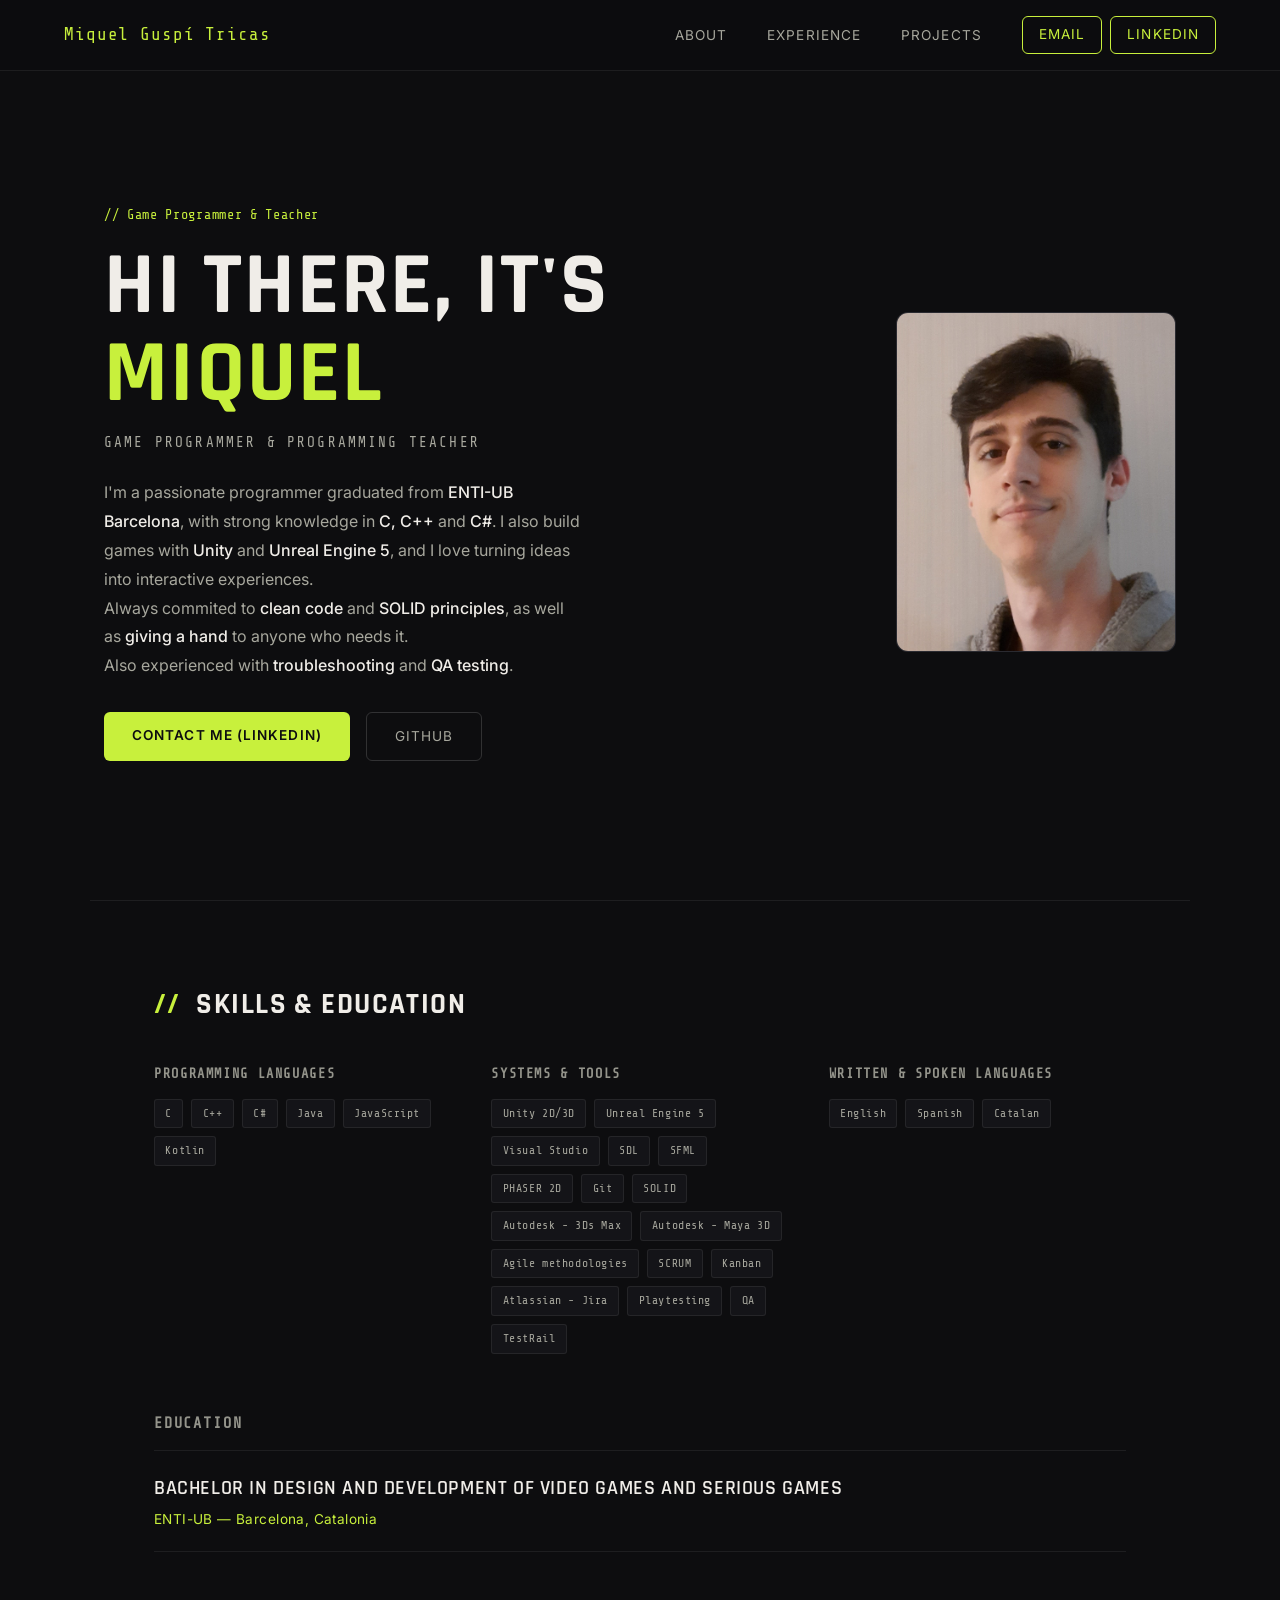
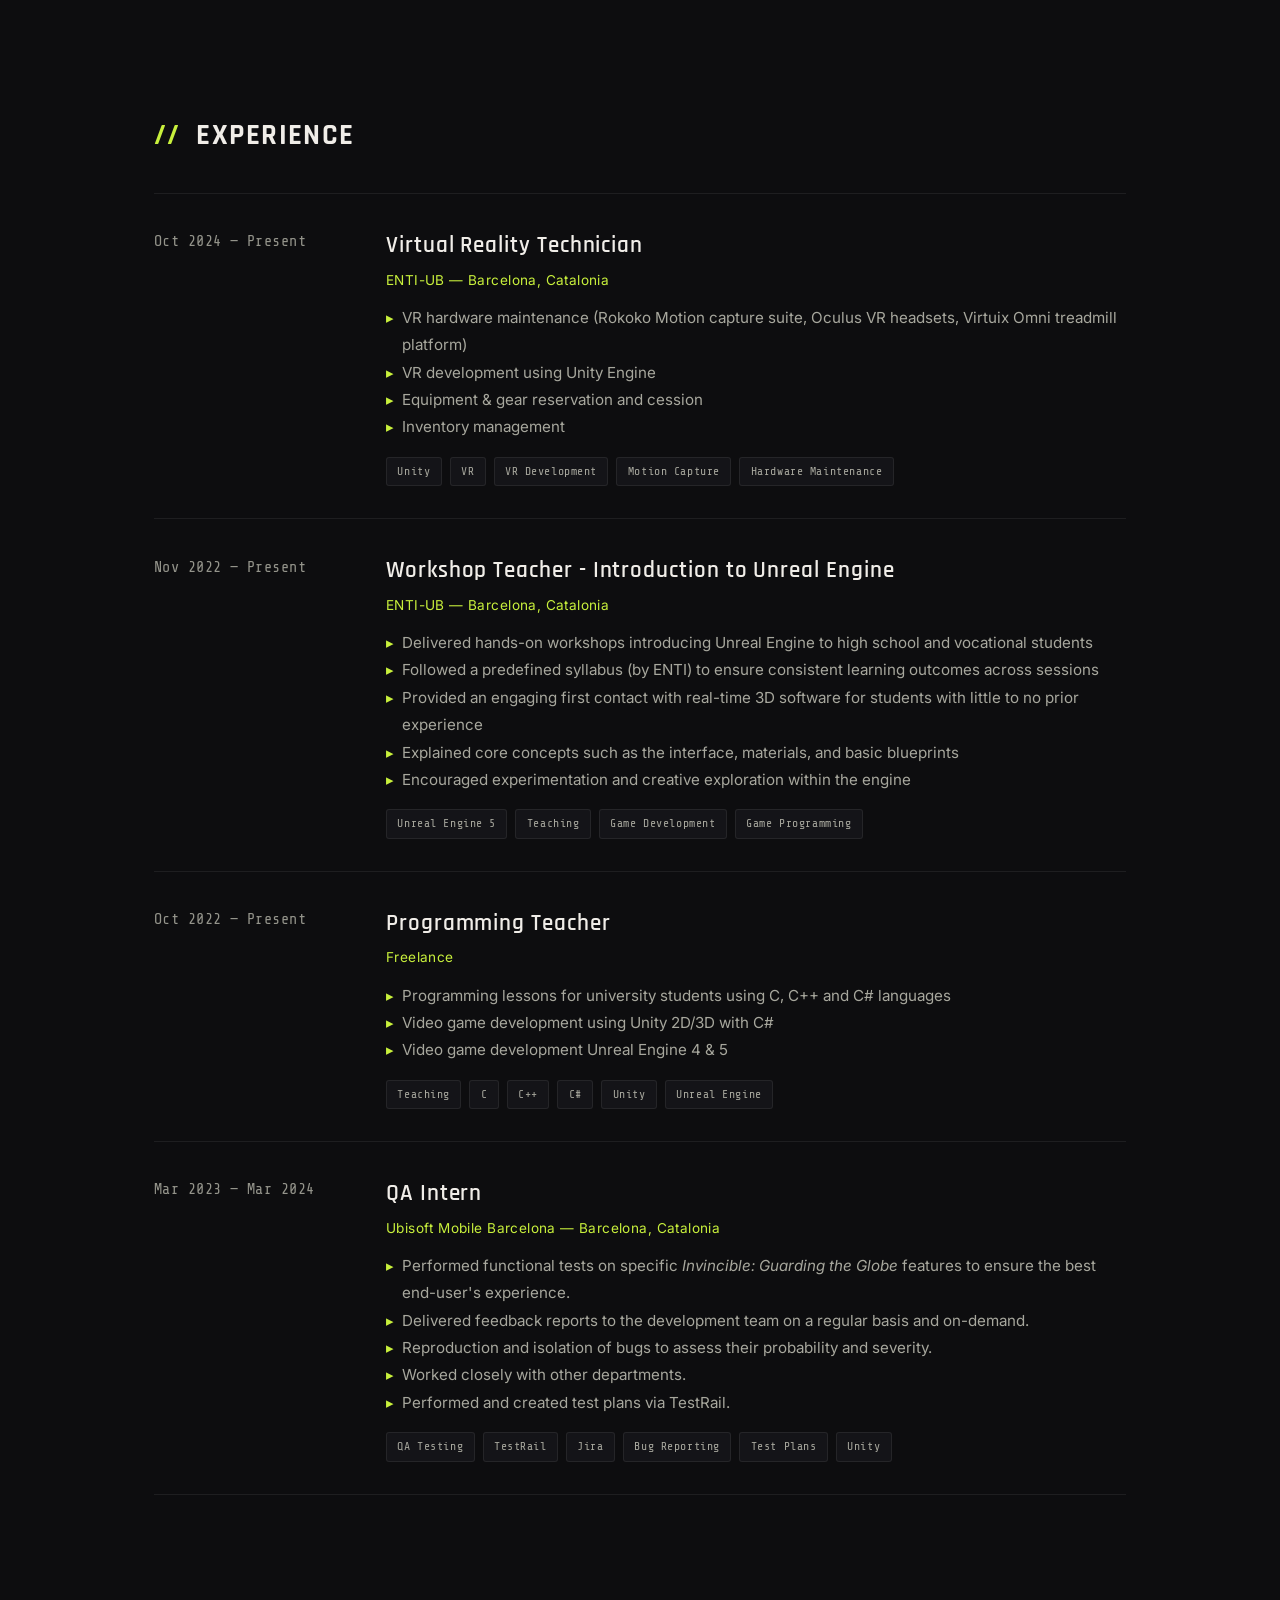
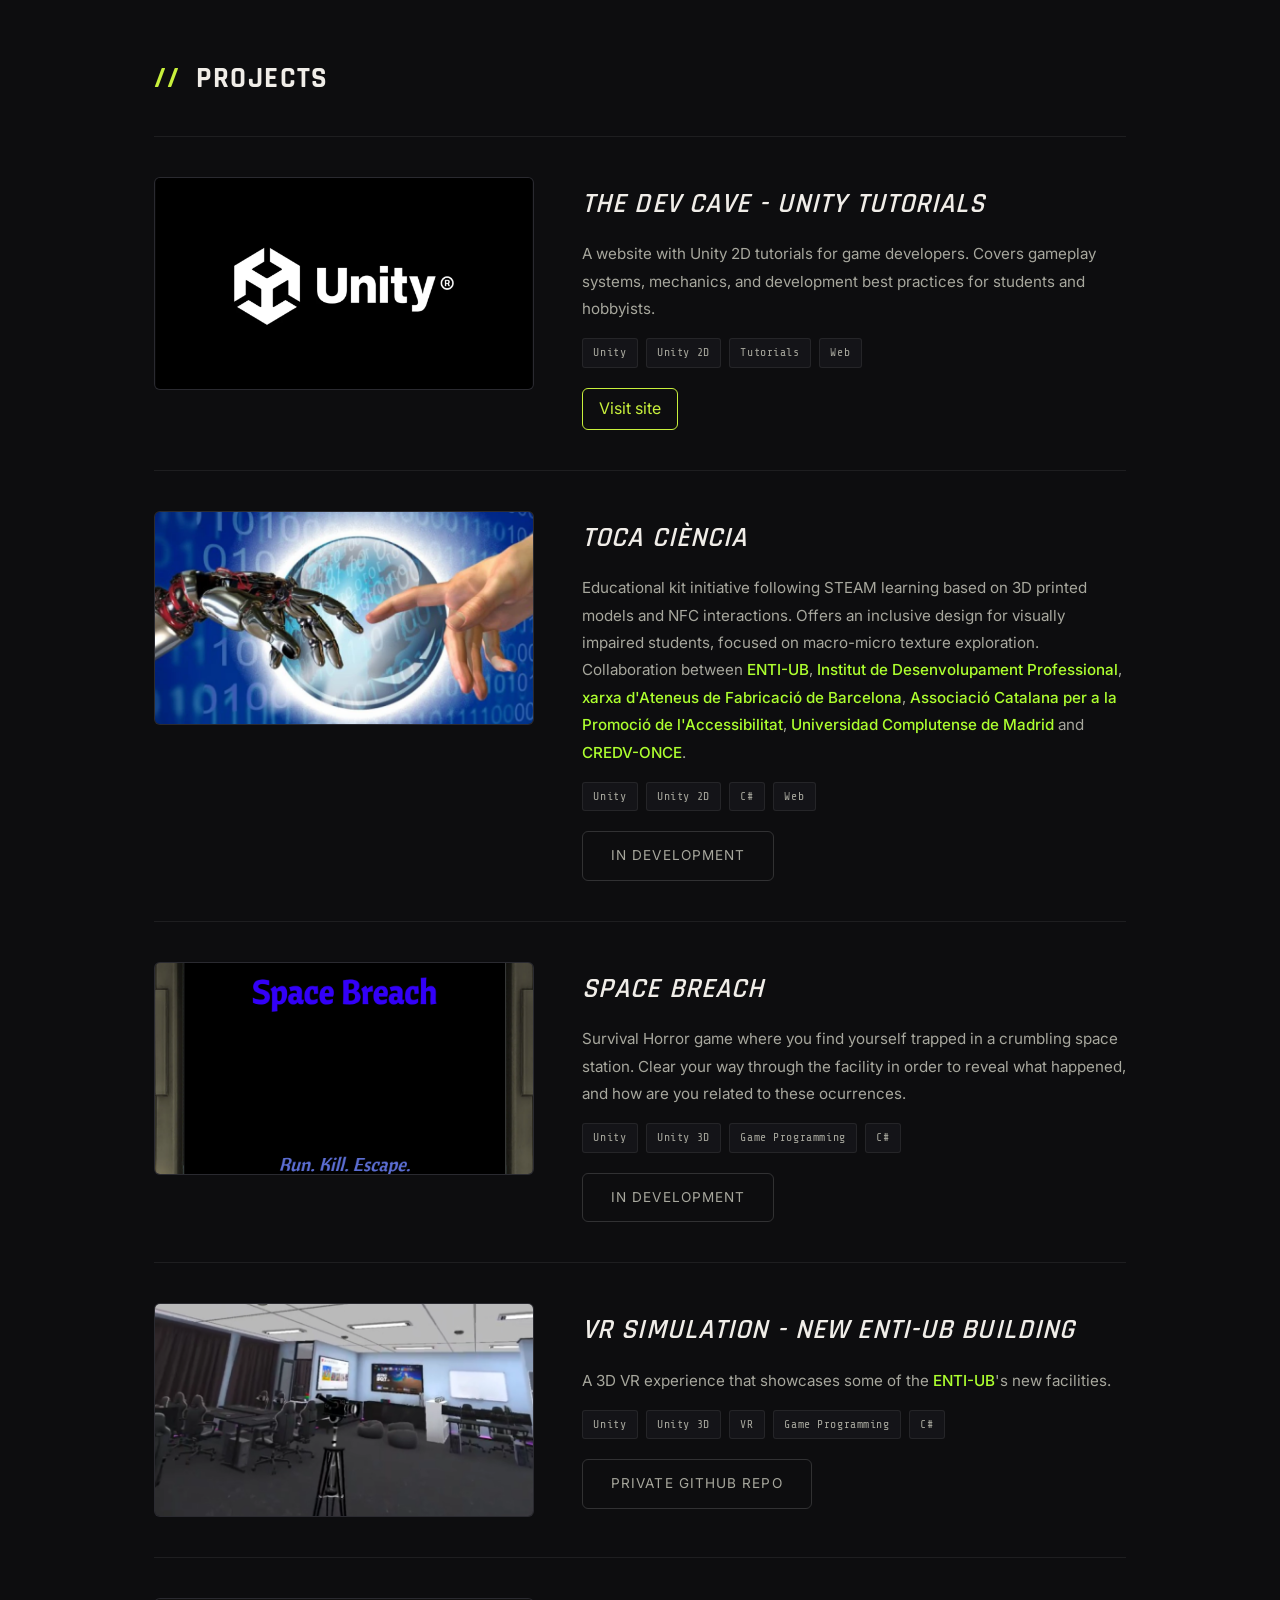
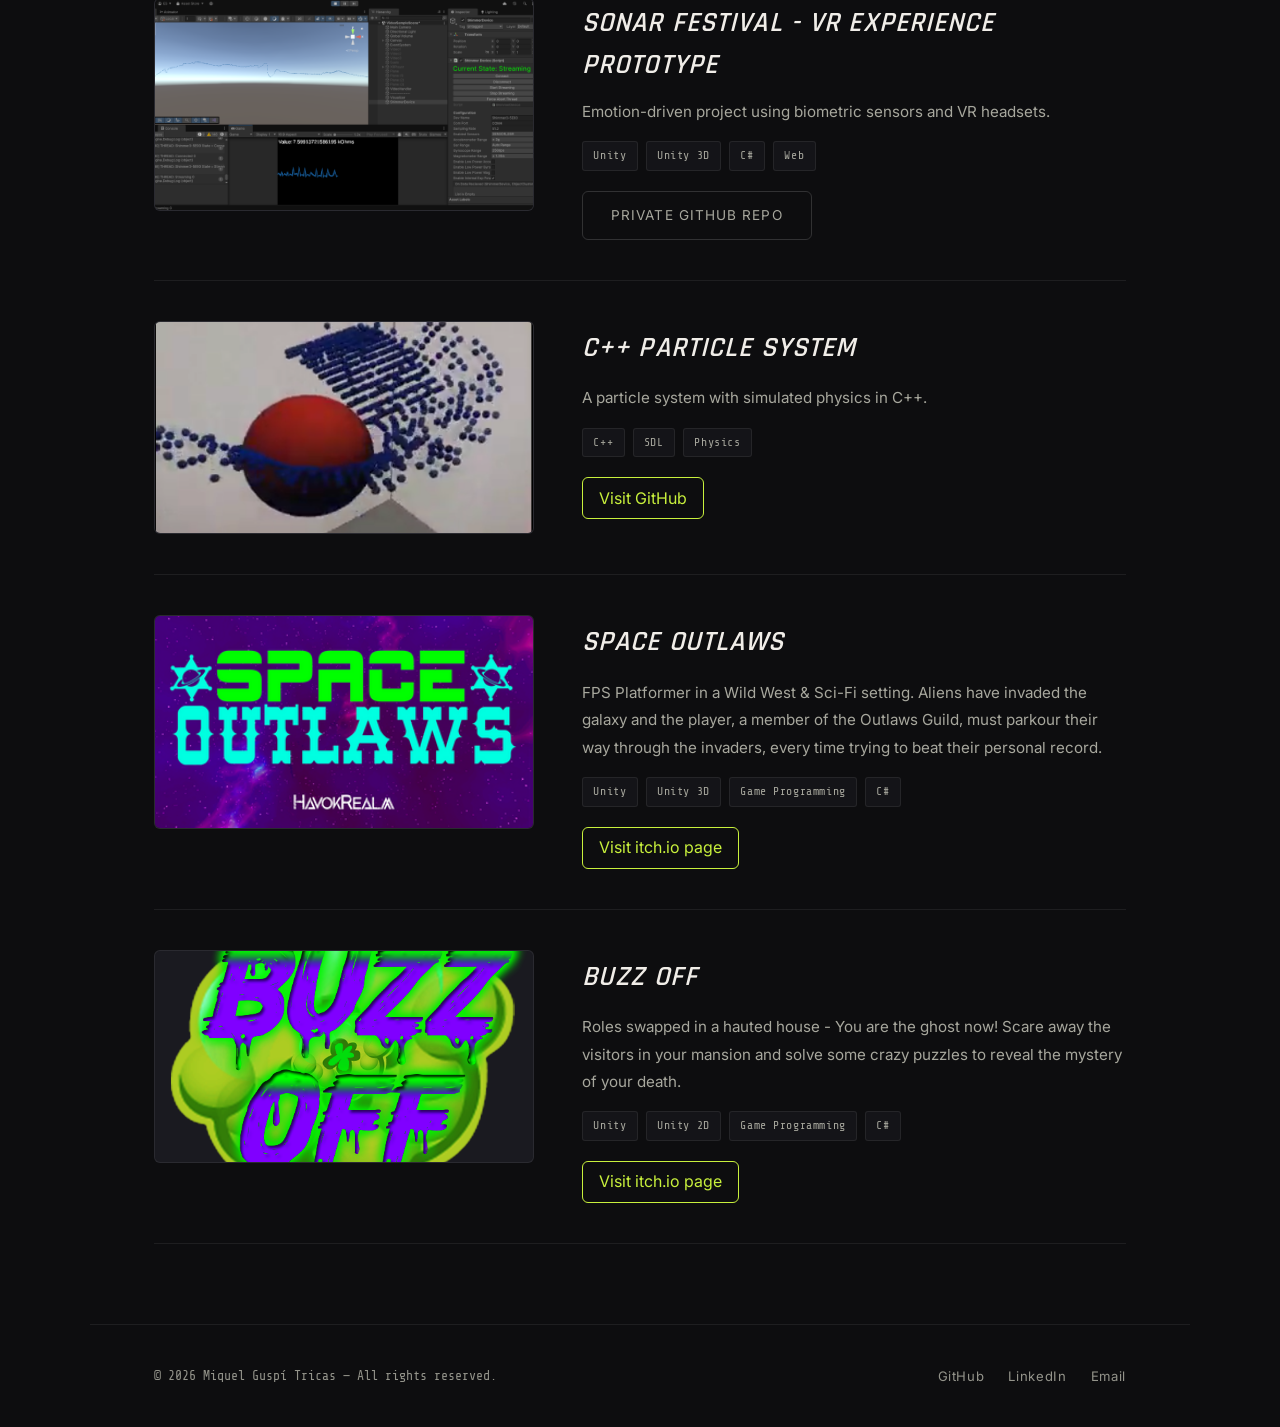
==== commit e6a14d32: "space breach gif" ====
--- a/index.html
+++ b/index.html
@@ -164,6 +164,7 @@
             <li>Video game development Unreal Engine 4 &amp; 5</li>
           </ul>
           <div class="tags">
+            <span class="tag">Teaching</span>
             <span class="tag">C</span>
             <span class="tag">C++</span>
             <span class="tag">C#</span>
@@ -258,10 +259,11 @@
         </div>
       </article>
  
-      <article class="project-card no-gif">
+      <article class="project-card">
         <div class="project-media">
           <a>
             <img class="project-preview" src="Assets/space_breach_res.png" alt= "SPACE BREACH" onerror="this.style.display='none'"/>
+            <img class="project-gif" src="Assets/sb_clip.gif" alt= "SPACE BREACH gif" onerror="this.style.display='none'"/>
           </a>
         </div>
         <div class="project-info">
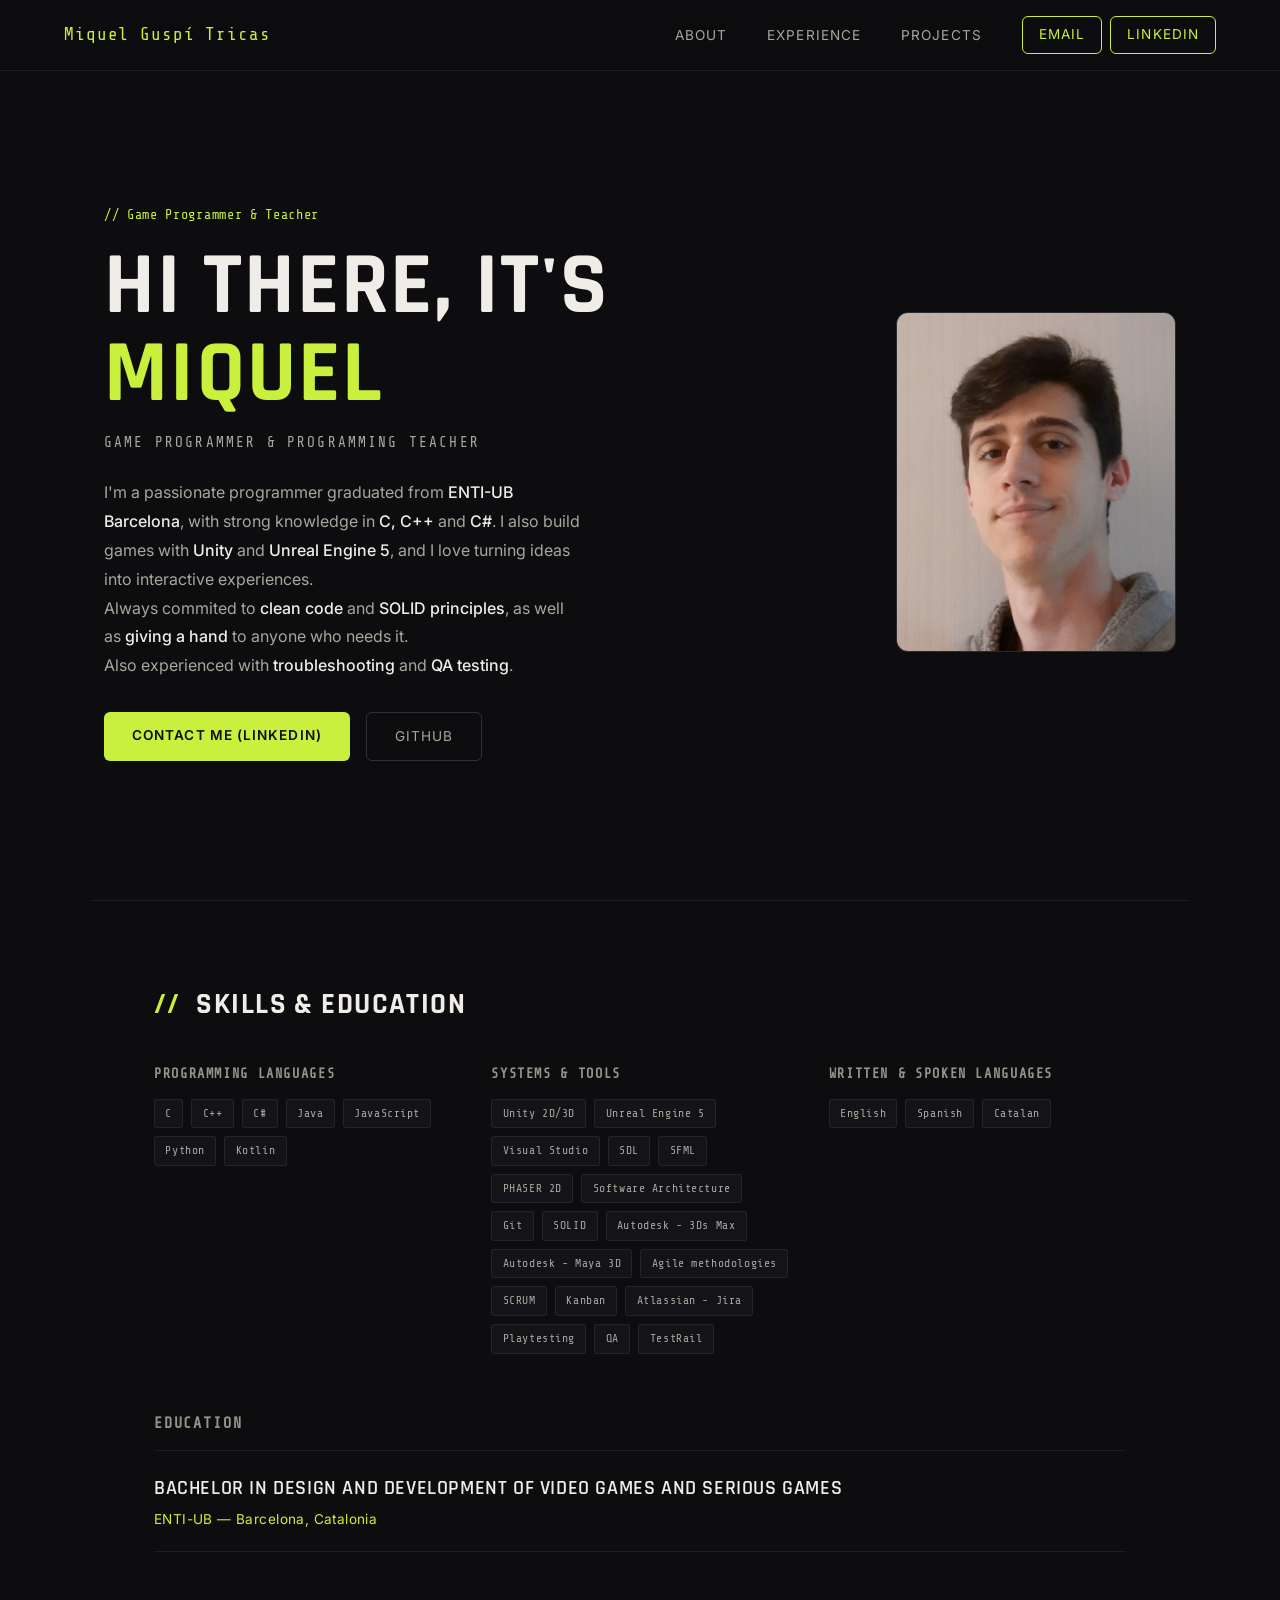
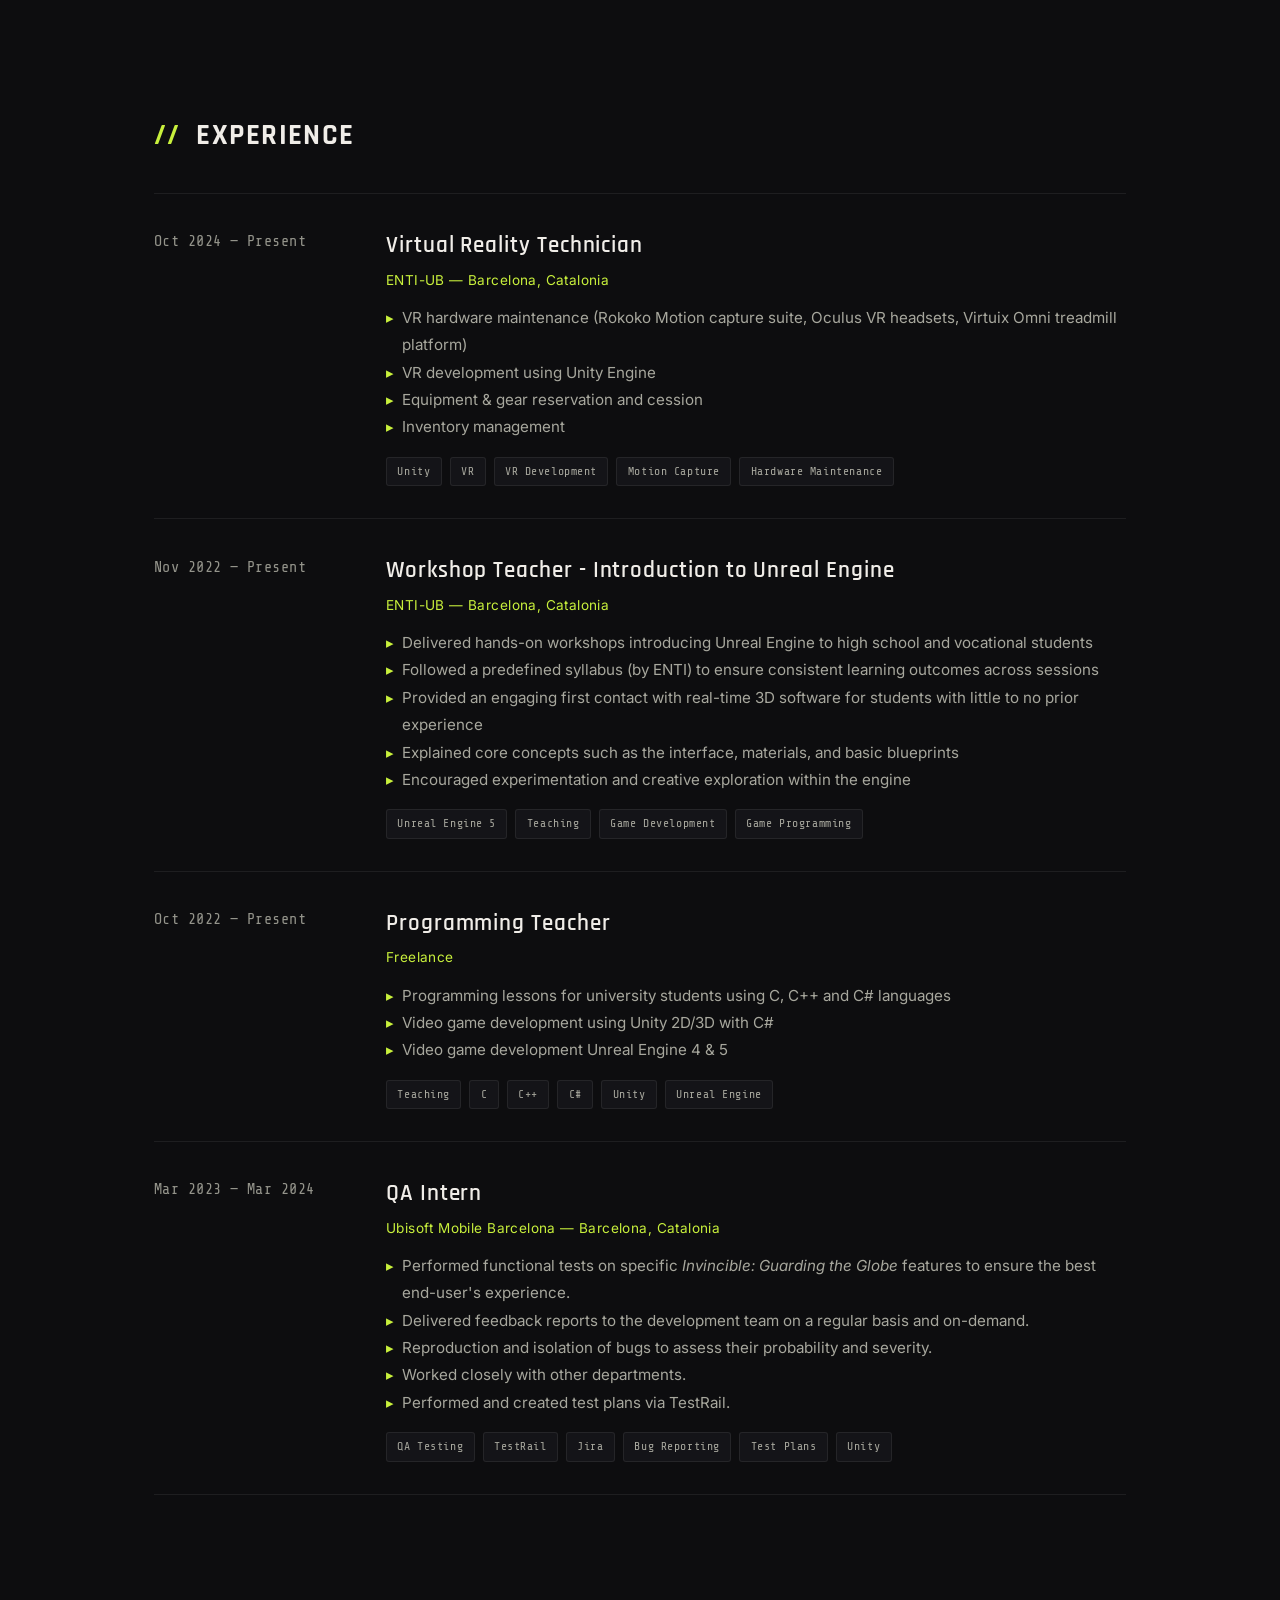
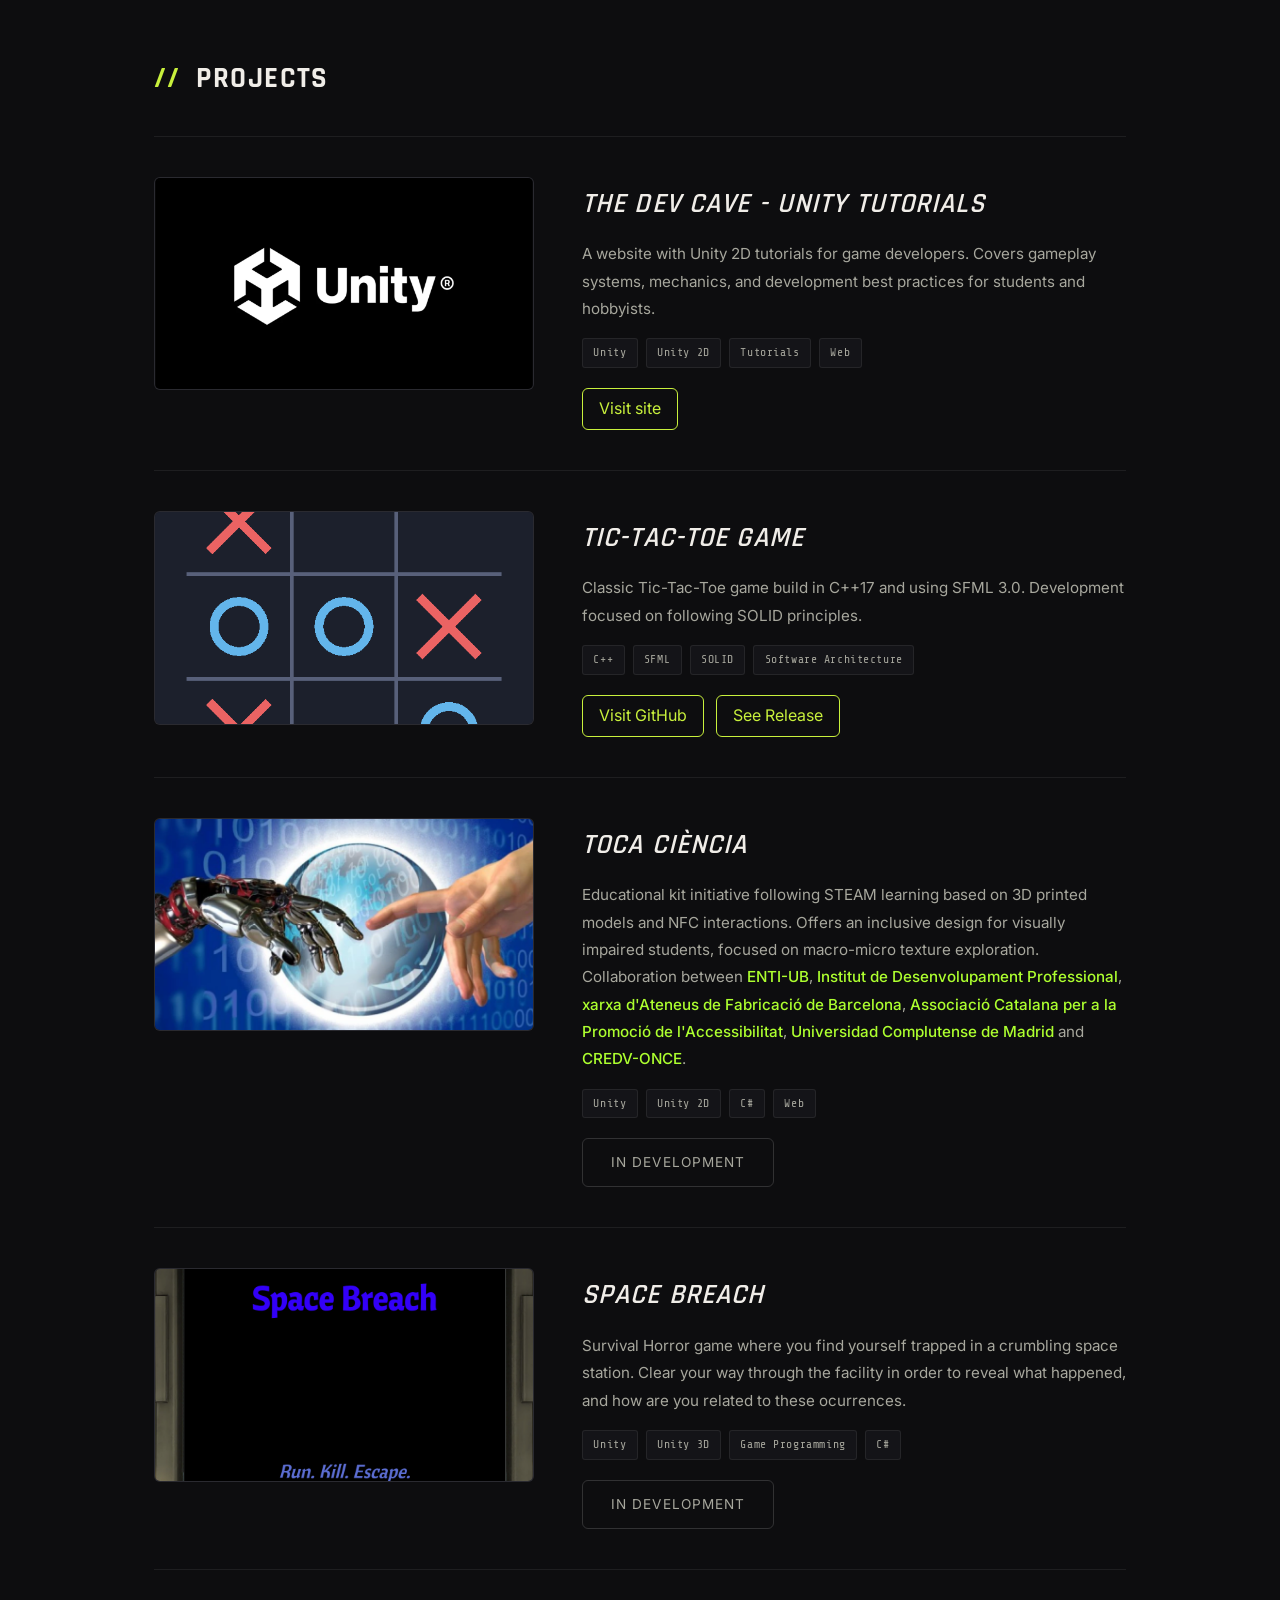
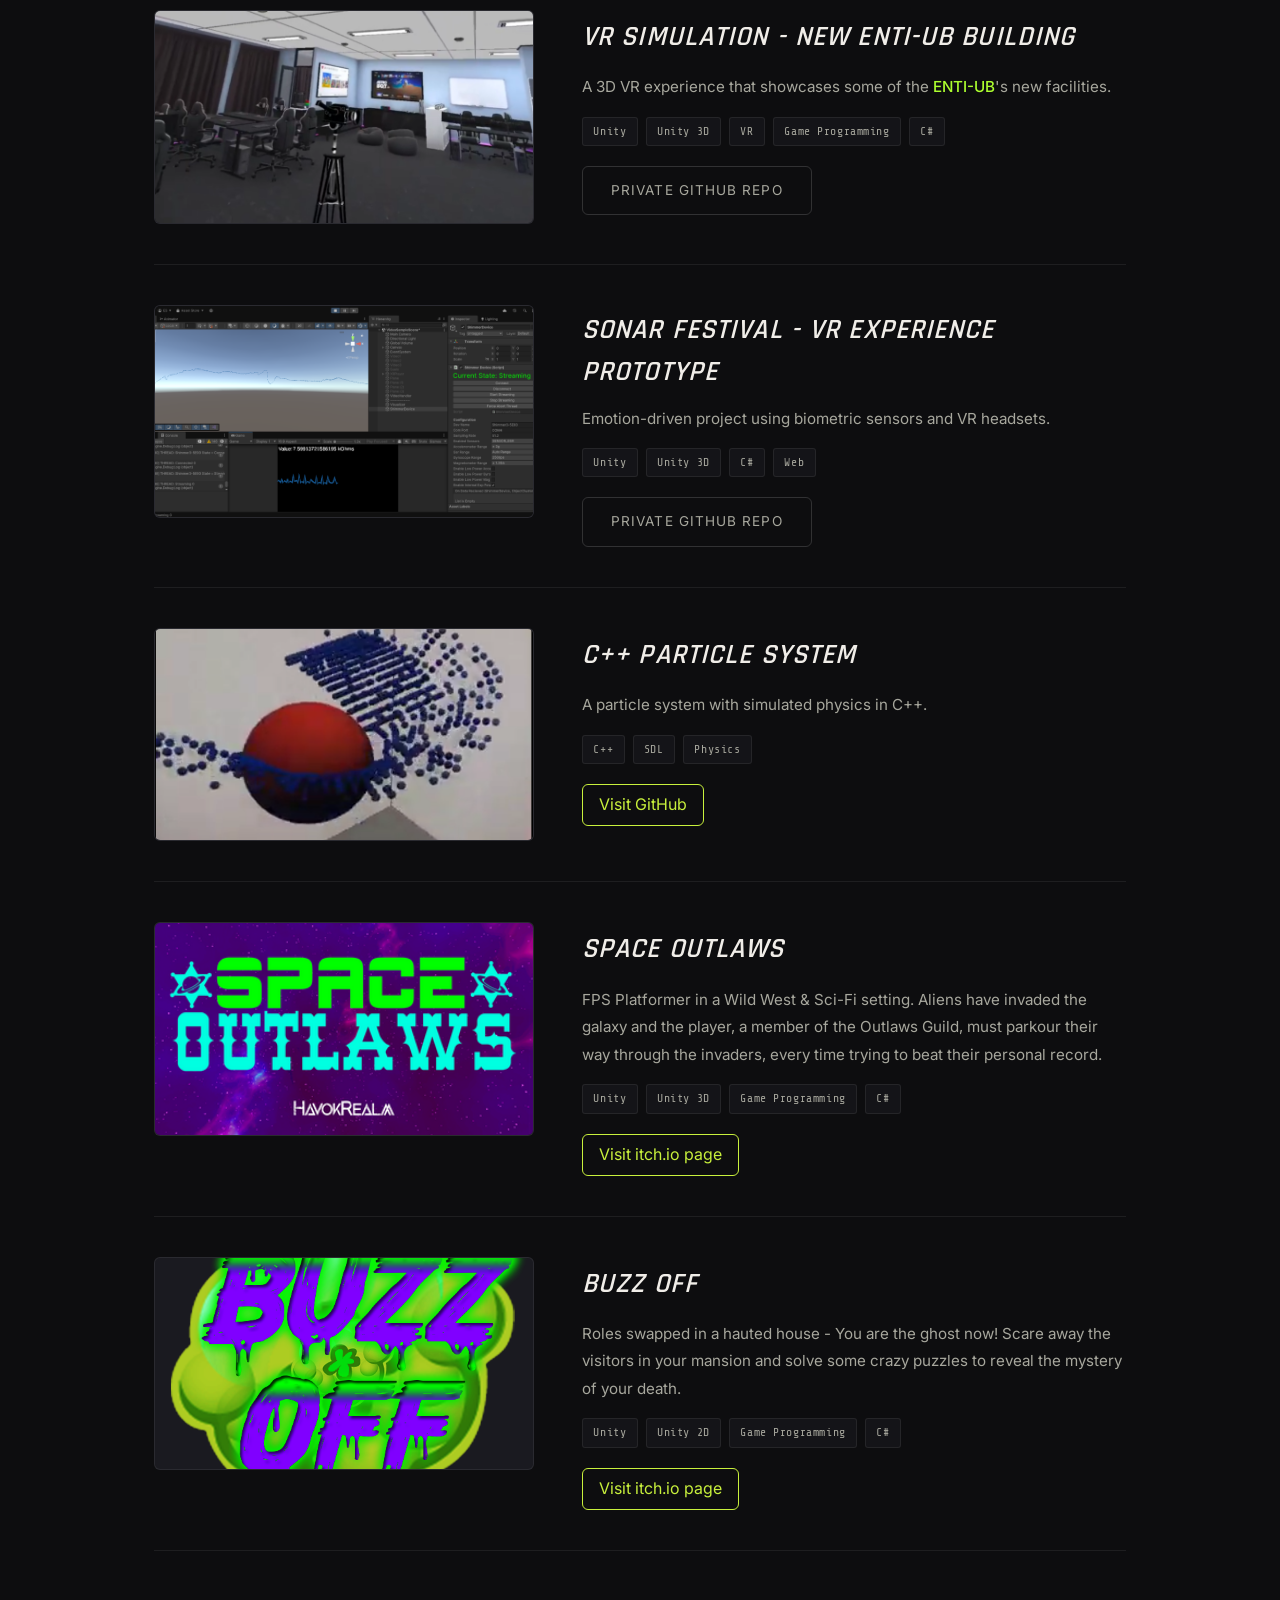
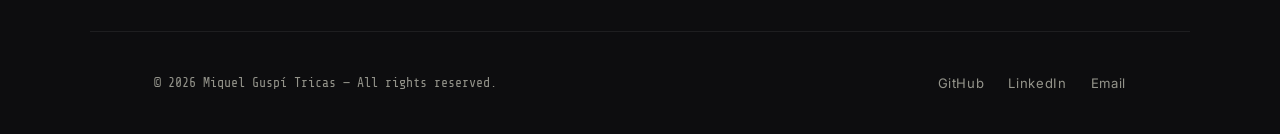
==== commit 1db37bc3: "ttt project" ====
--- a/index.html
+++ b/index.html
@@ -61,6 +61,7 @@
           <span class="tag">C#</span>
           <span class="tag">Java</span>
           <span class="tag">JavaScript</span>
+          <span class="tag">Python</span>
           <span class="tag">Kotlin</span>
         </div>
       </div>
@@ -73,6 +74,7 @@
           <span class="tag">SDL</span>
           <span class="tag">SFML</span>
           <span class="tag">PHASER 2D</span>
+          <span class="tag">Software Architecture</span>
           <span class="tag">Git</span>
           <span class="tag">SOLID</span>
           <span class="tag">Autodesk - 3Ds Max</span>
@@ -230,6 +232,31 @@
         </div>
       </article>
 
+      <article class="project-card">
+        <div class="project-media">
+          <a href="https://github.com/mikygt21/TicTacToe.git" target="_blank">
+            <img class="project-preview" src="Assets/ttt_game.PNG" alt= "TicTacToe Game preview" onerror="this.style.display='none'"/>
+            <img class="project-gif" src="Assets/ttt_clip.gif" alt="TicTacToe Game Animation" onerror="this.style.display='none'"/>
+          </a>
+        </div>
+        <div class="project-info">
+          <h3 class="project-title">Tic-Tac-Toe Game</h3>
+          <p class="project-desc">
+            Classic Tic-Tac-Toe game build in C++17 and using SFML 3.0. Development focused on following SOLID principles.
+          </p>
+          <div class="tags">
+            <span class="tag">C++</span>
+            <span class="tag">SFML</span>
+            <span class="tag">SOLID</span>
+            <span class="tag">Software Architecture</span>
+           </div>
+          <div class="project-links">
+            <a href="https://github.com/mikygt21/TicTacToe.git" class="nav-cta" target="_blank">Visit GitHub</a>
+            <a href="https://github.com/mikygt21/TicTacToe/releases/tag/v1.0.0" class="nav-cta" target="_blank">See Release</a>            
+          </div>
+        </div>
+      </article>
+
       <article class="project-card no-gif">
         <div class="project-media">
           <a>
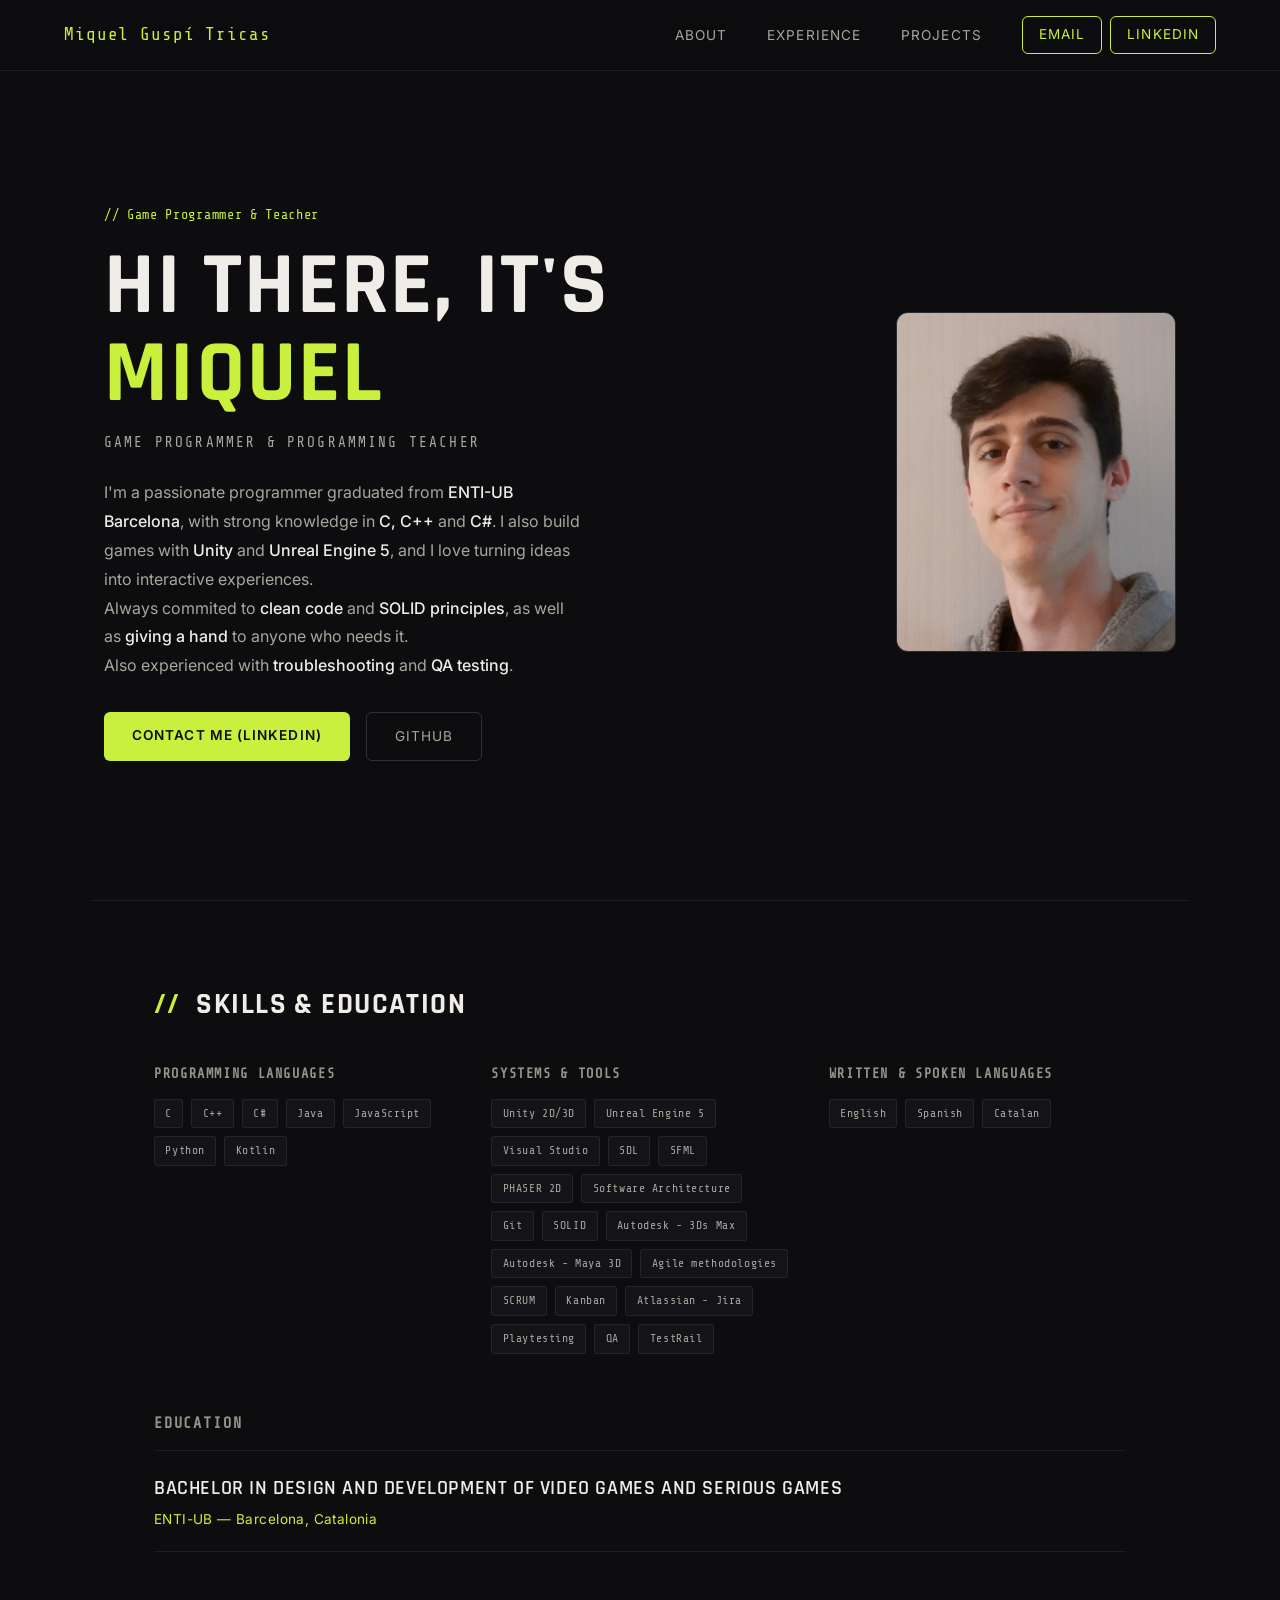
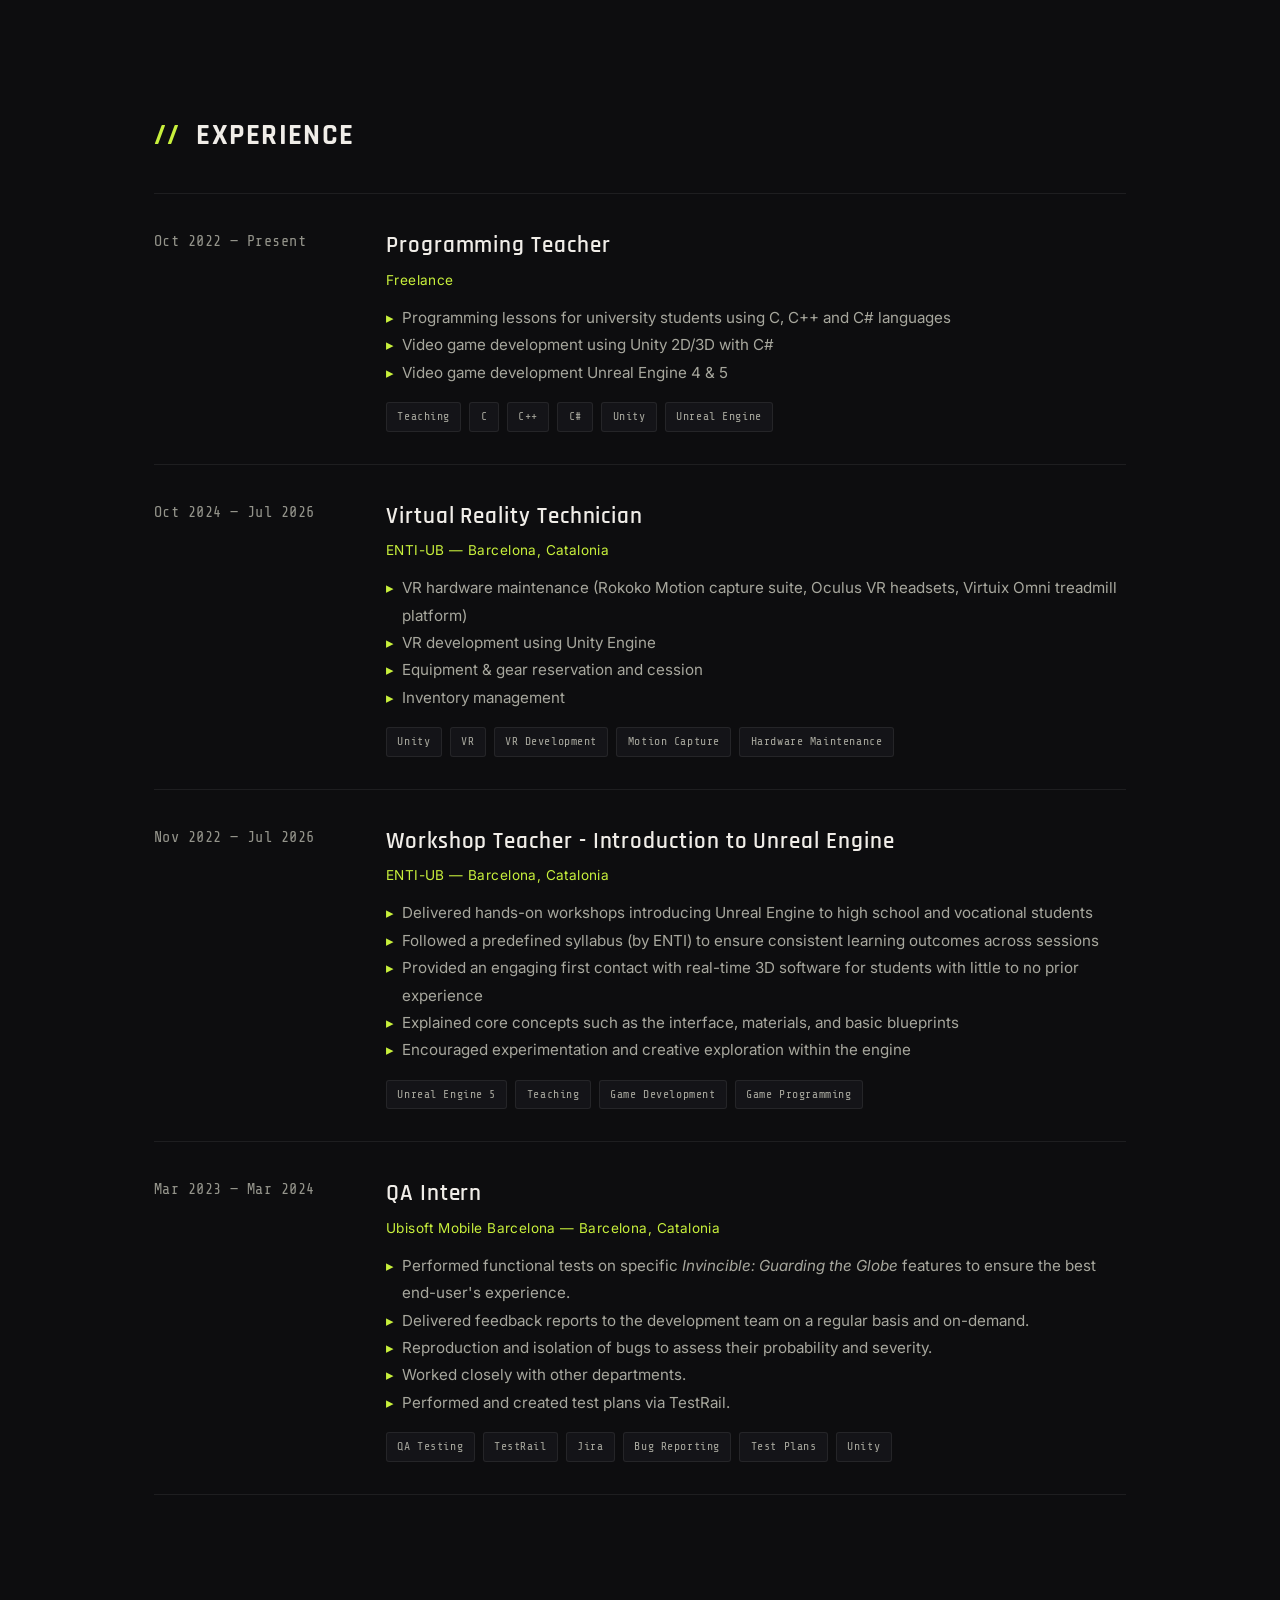
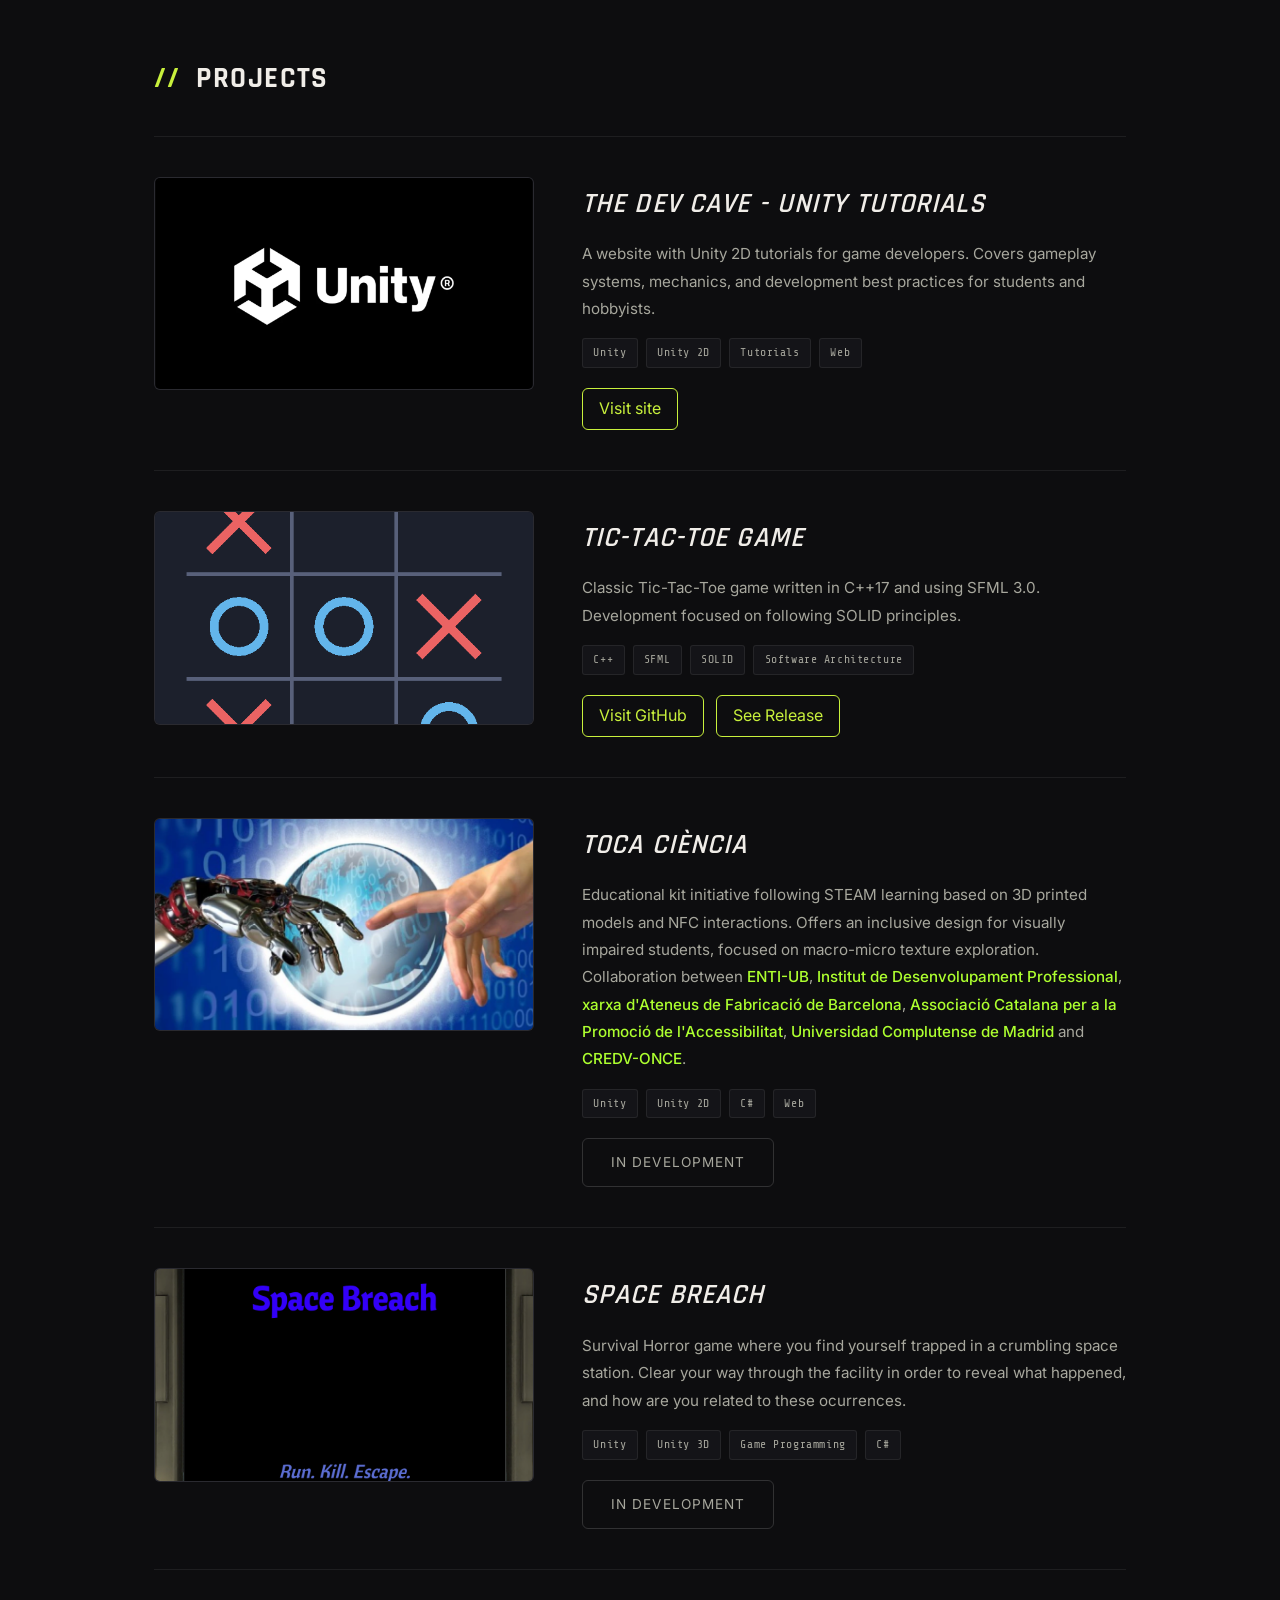
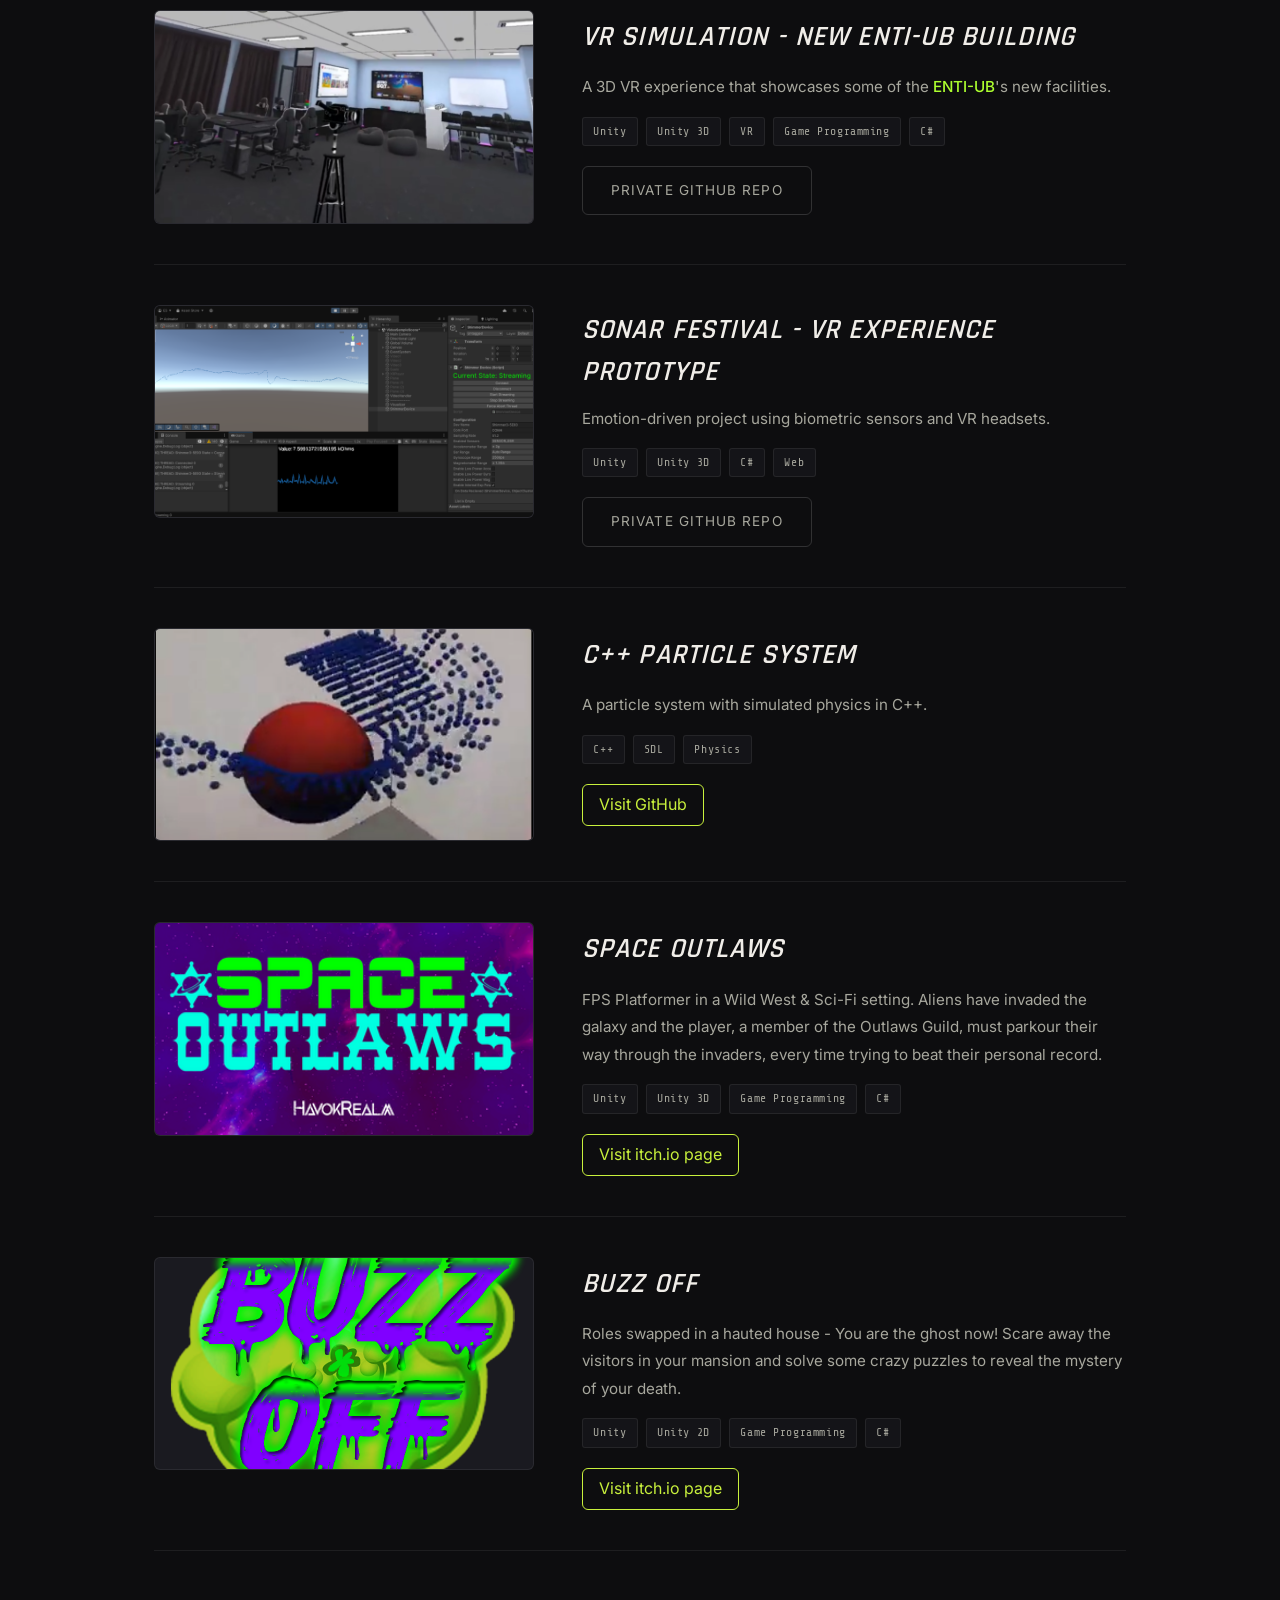
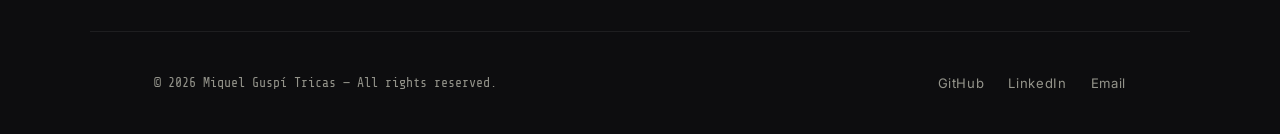
==== commit b5220e5d: "experience update" ====
--- a/index.html
+++ b/index.html
@@ -114,7 +114,28 @@
     <div class="timeline">
 
       <div class="timeline-item">
-        <div class="timeline-date">Oct 2024 — Present</div>
+        <div class="timeline-date">Oct 2022 — Present</div>
+        <div class="timeline-content">
+          <h3>Programming Teacher</h3>
+          <h4>Freelance</h4>
+          <ul class="timeline-list">
+            <li>Programming lessons for university students using C, C++ and C# languages</li>
+            <li>Video game development using Unity 2D/3D with C#</li>
+            <li>Video game development Unreal Engine 4 &amp; 5</li>
+          </ul>
+          <div class="tags">
+            <span class="tag">Teaching</span>
+            <span class="tag">C</span>
+            <span class="tag">C++</span>
+            <span class="tag">C#</span>
+            <span class="tag">Unity</span>
+            <span class="tag">Unreal Engine</span>
+          </div>
+        </div>
+      </div>
+
+      <div class="timeline-item">
+        <div class="timeline-date">Oct 2024 — Jul 2026</div>
         <div class="timeline-content">
           <h3>Virtual Reality Technician</h3>
           <h4>ENTI-UB — Barcelona, Catalonia</h4>
@@ -135,7 +156,7 @@
       </div>
 
       <div class="timeline-item">
-        <div class="timeline-date">Nov 2022 — Present</div>
+        <div class="timeline-date">Nov 2022 — Jul 2026</div>
         <div class="timeline-content">
           <h3>Workshop Teacher - Introduction to Unreal Engine</h3>
           <h4>ENTI-UB — Barcelona, Catalonia</h4>
@@ -151,27 +172,6 @@
             <span class="tag">Teaching</span>
             <span class="tag">Game Development</span>
             <span class="tag">Game Programming</span>
-          </div>
-        </div>
-      </div>
-
-      <div class="timeline-item">
-        <div class="timeline-date">Oct 2022 — Present</div>
-        <div class="timeline-content">
-          <h3>Programming Teacher</h3>
-          <h4>Freelance</h4>
-          <ul class="timeline-list">
-            <li>Programming lessons for university students using C, C++ and C# languages</li>
-            <li>Video game development using Unity 2D/3D with C#</li>
-            <li>Video game development Unreal Engine 4 &amp; 5</li>
-          </ul>
-          <div class="tags">
-            <span class="tag">Teaching</span>
-            <span class="tag">C</span>
-            <span class="tag">C++</span>
-            <span class="tag">C#</span>
-            <span class="tag">Unity</span>
-            <span class="tag">Unreal Engine</span>
           </div>
         </div>
       </div>
@@ -242,7 +242,7 @@
         <div class="project-info">
           <h3 class="project-title">Tic-Tac-Toe Game</h3>
           <p class="project-desc">
-            Classic Tic-Tac-Toe game build in C++17 and using SFML 3.0. Development focused on following SOLID principles.
+            Classic Tic-Tac-Toe game written in C++17 and using SFML 3.0. Development focused on following SOLID principles.
           </p>
           <div class="tags">
             <span class="tag">C++</span>
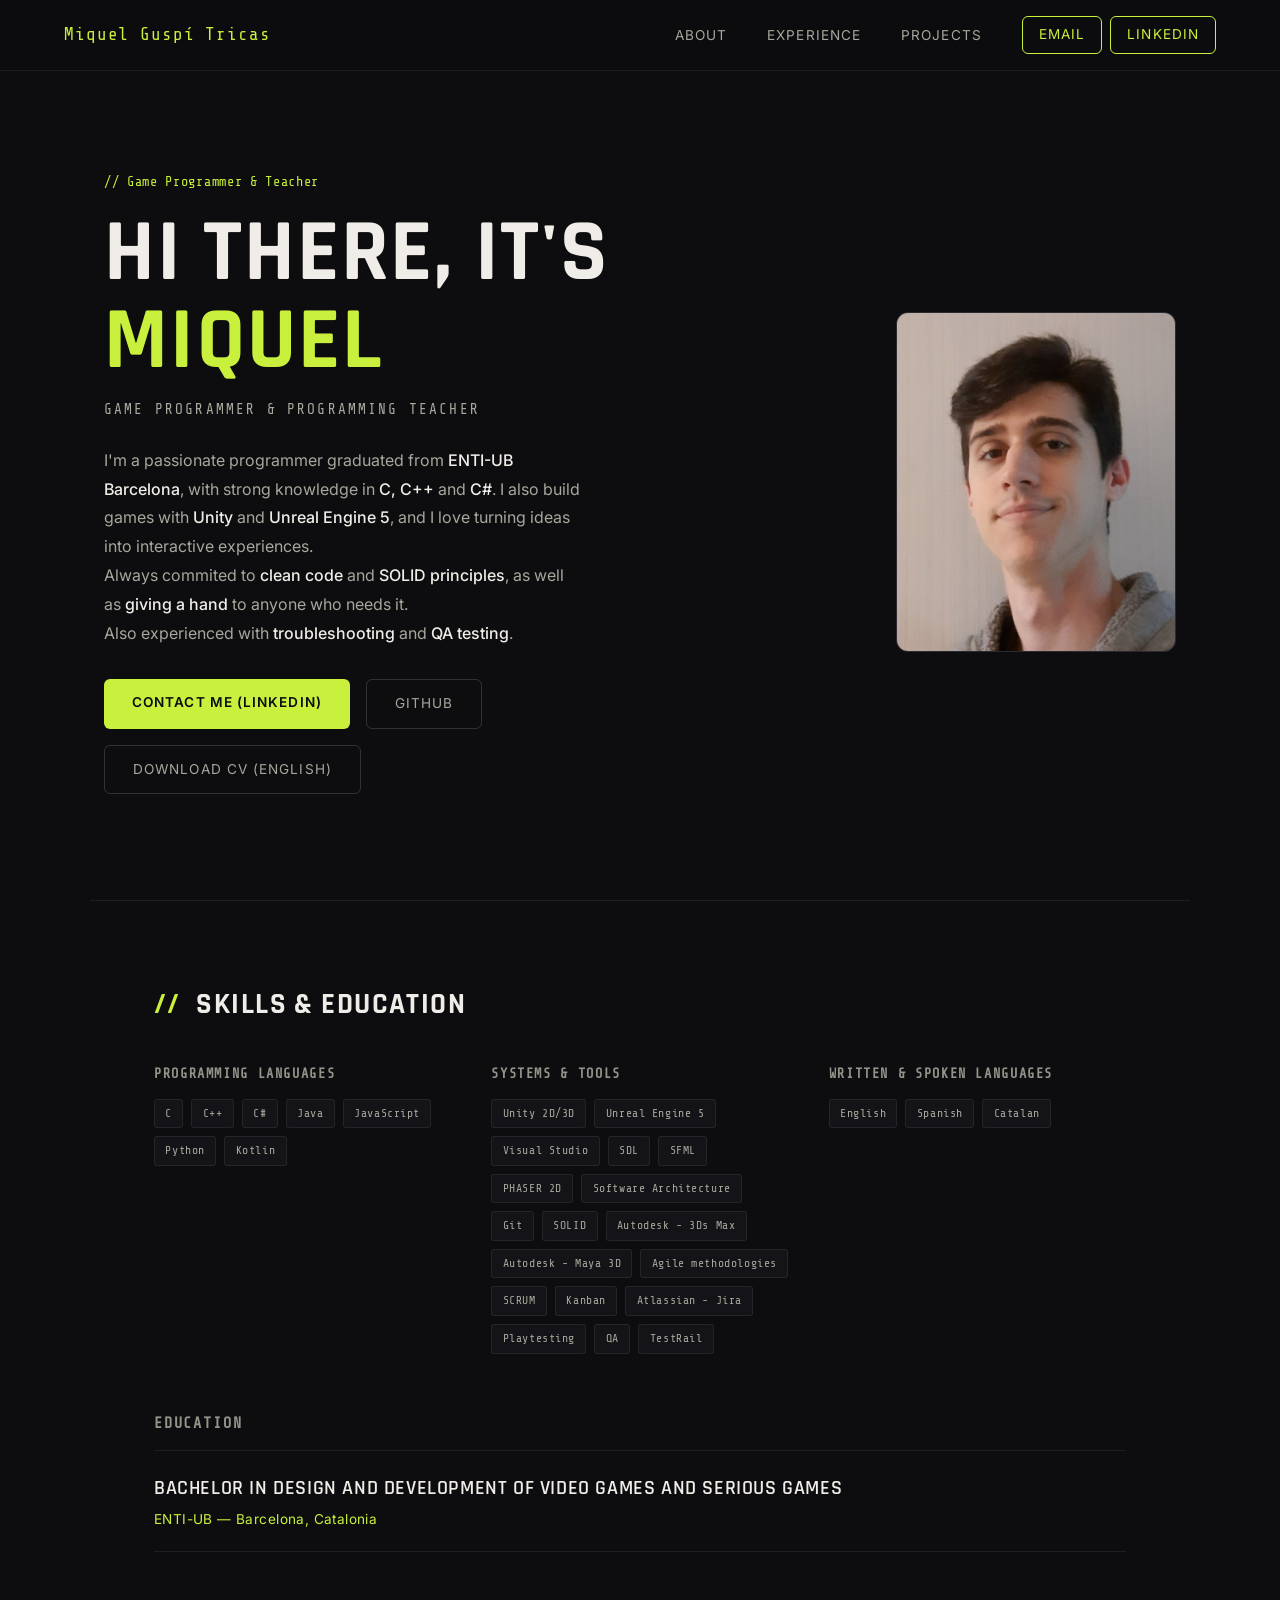
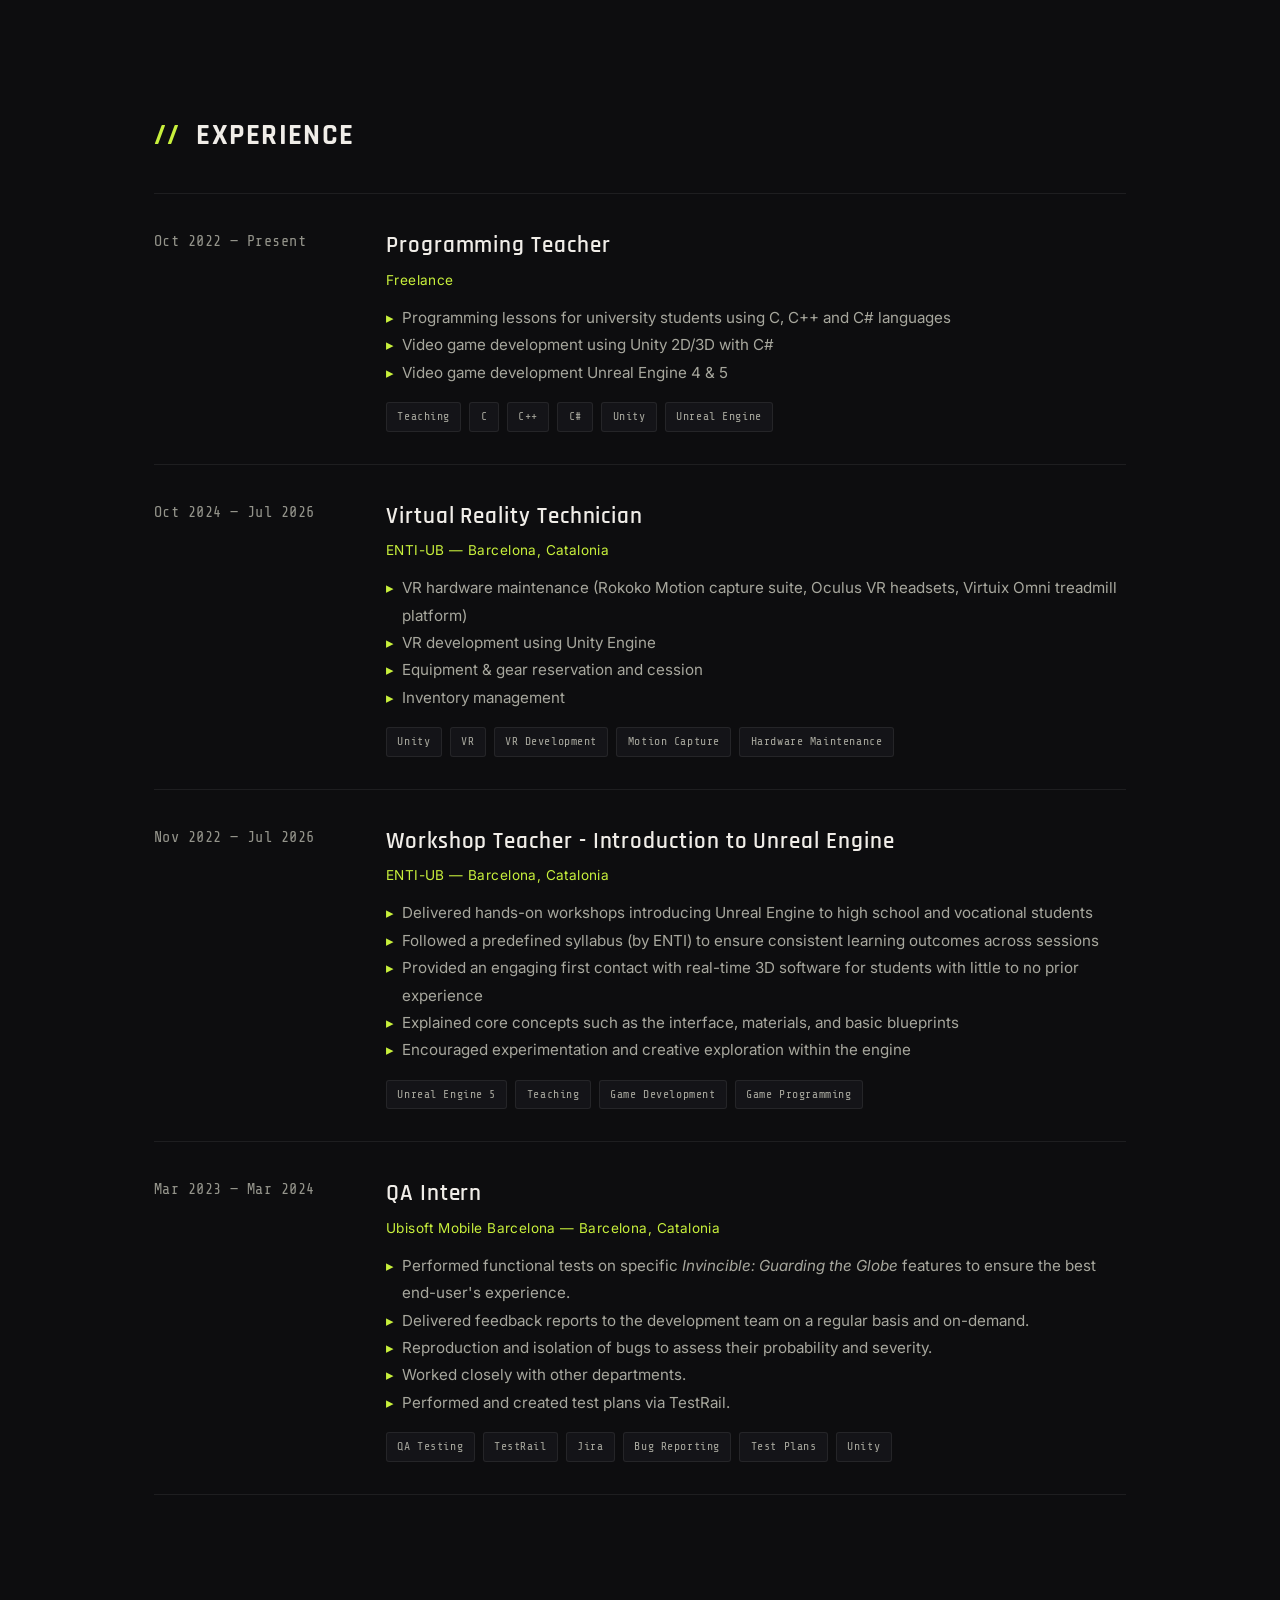
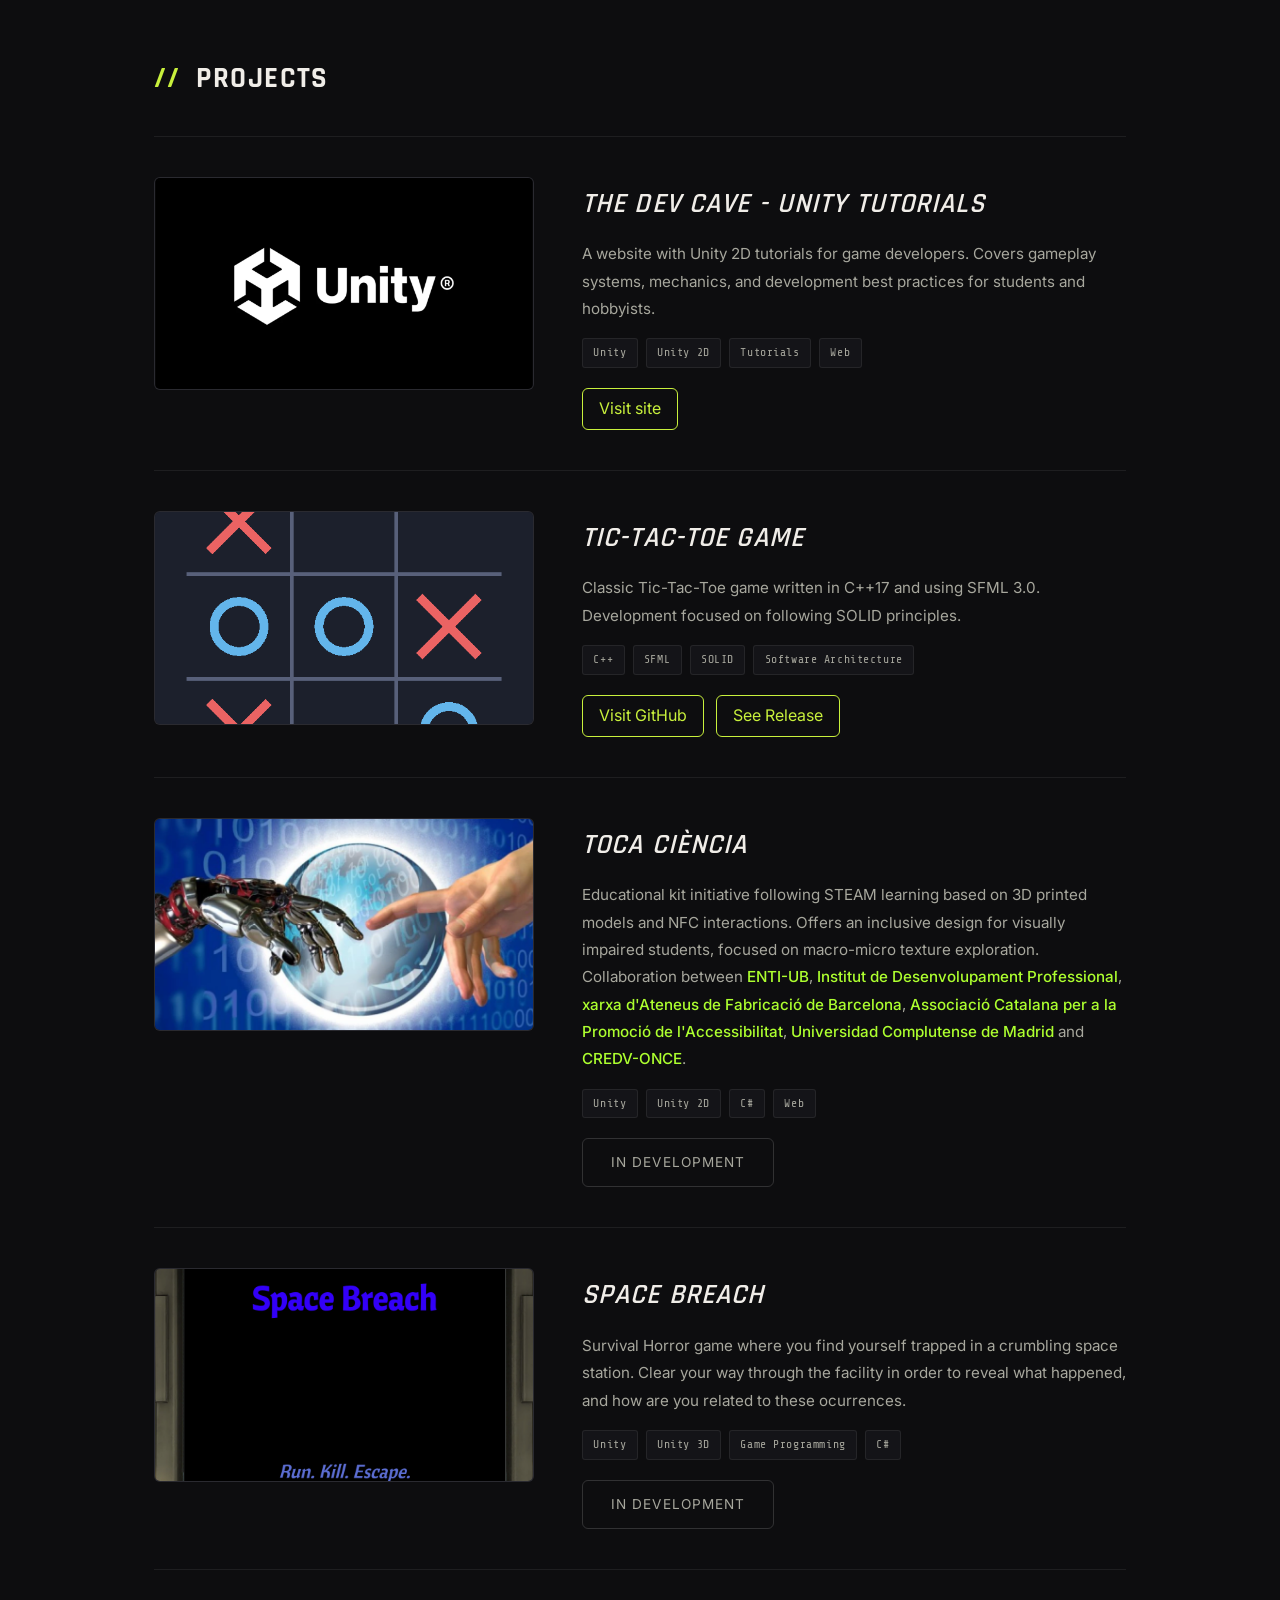
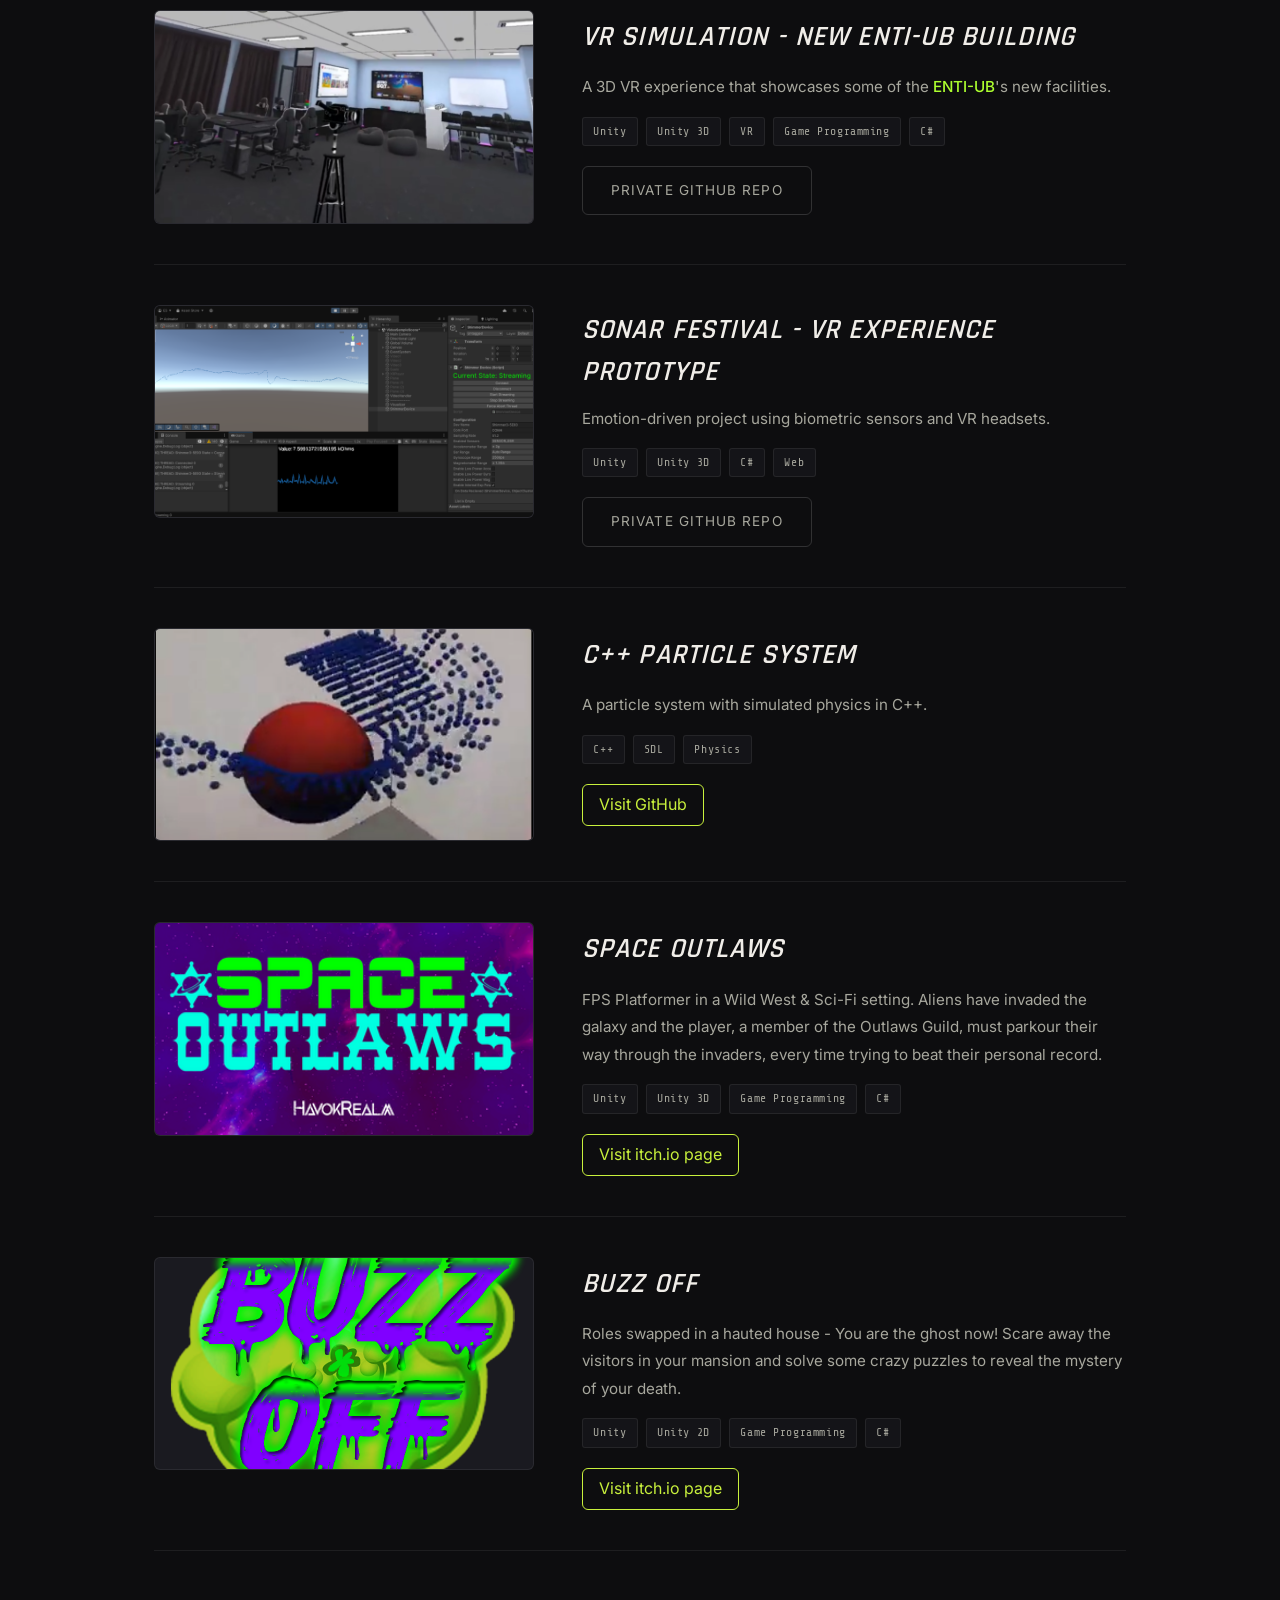
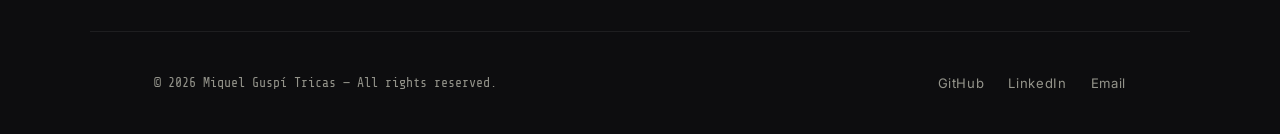
==== commit 60e332be: "cv" ====
--- a/index.html
+++ b/index.html
@@ -39,6 +39,7 @@
       <div class="hero-actions">
         <a href="https://www.linkedin.com/in/miquel-guspi-tricas" target="_blank" class="btn-primary">Contact Me (LinkedIn)</a>
         <a href="https://github.com/mikygt21" target="_blank" class="btn-ghost">GitHub</a>
+        <a href="Assets/CV_MiquelGuspi_eng.pdf" download="CV_MiquelGuspi.pdf" class="btn-ghost">Download CV (English)</a>
       </div>
     </div>
     <div class="hero-image">
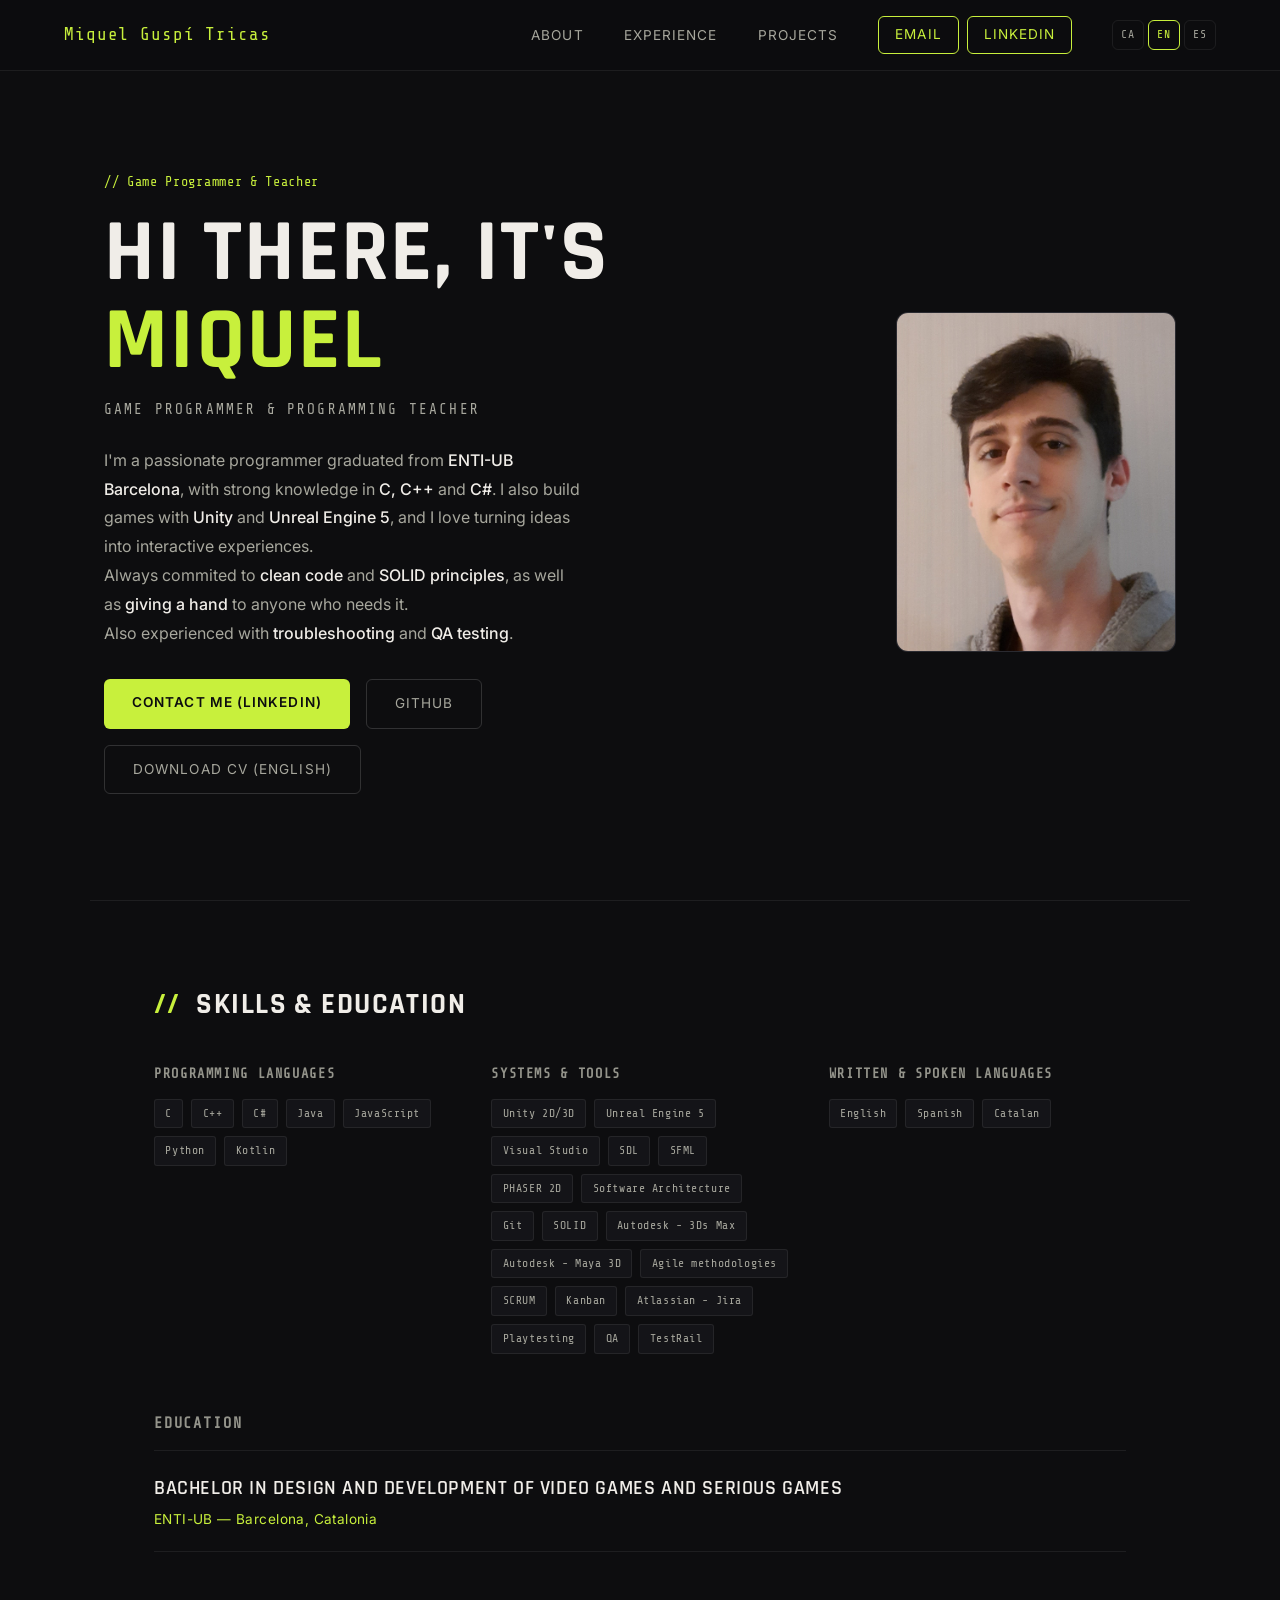
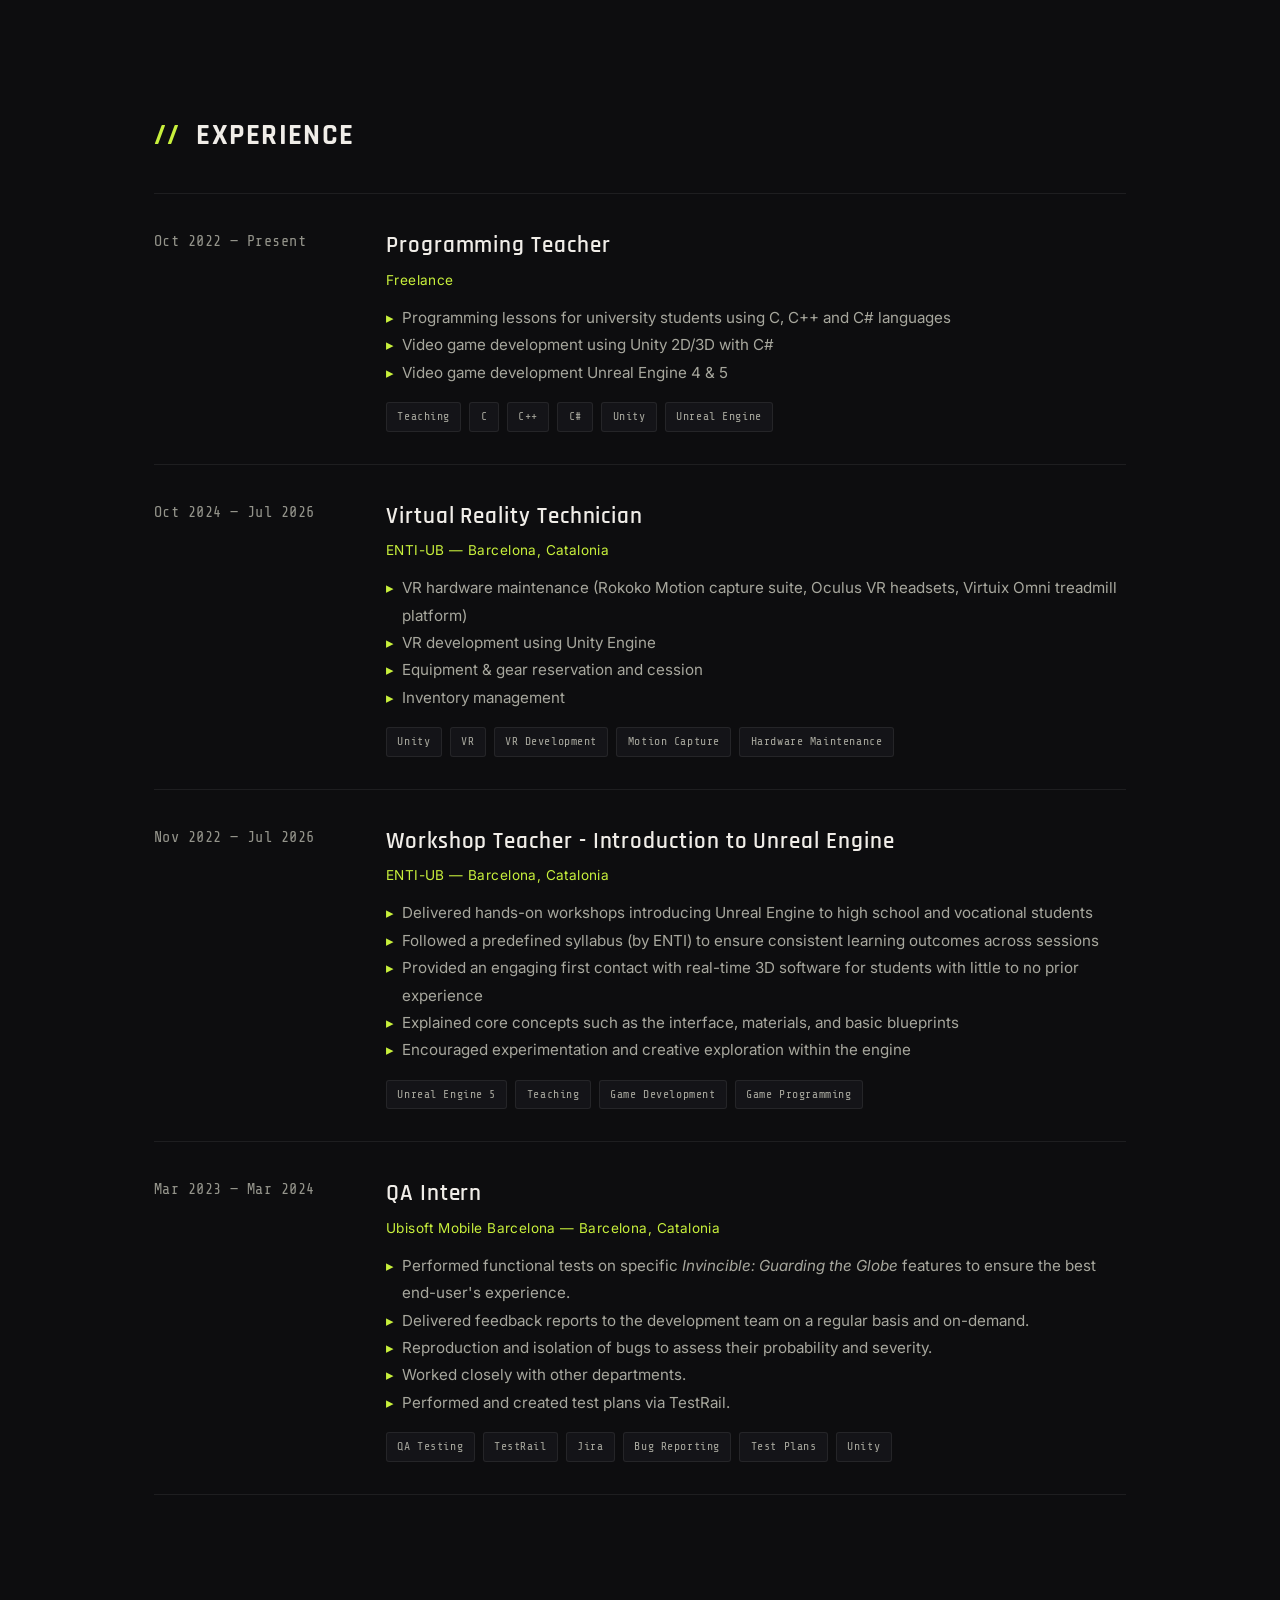
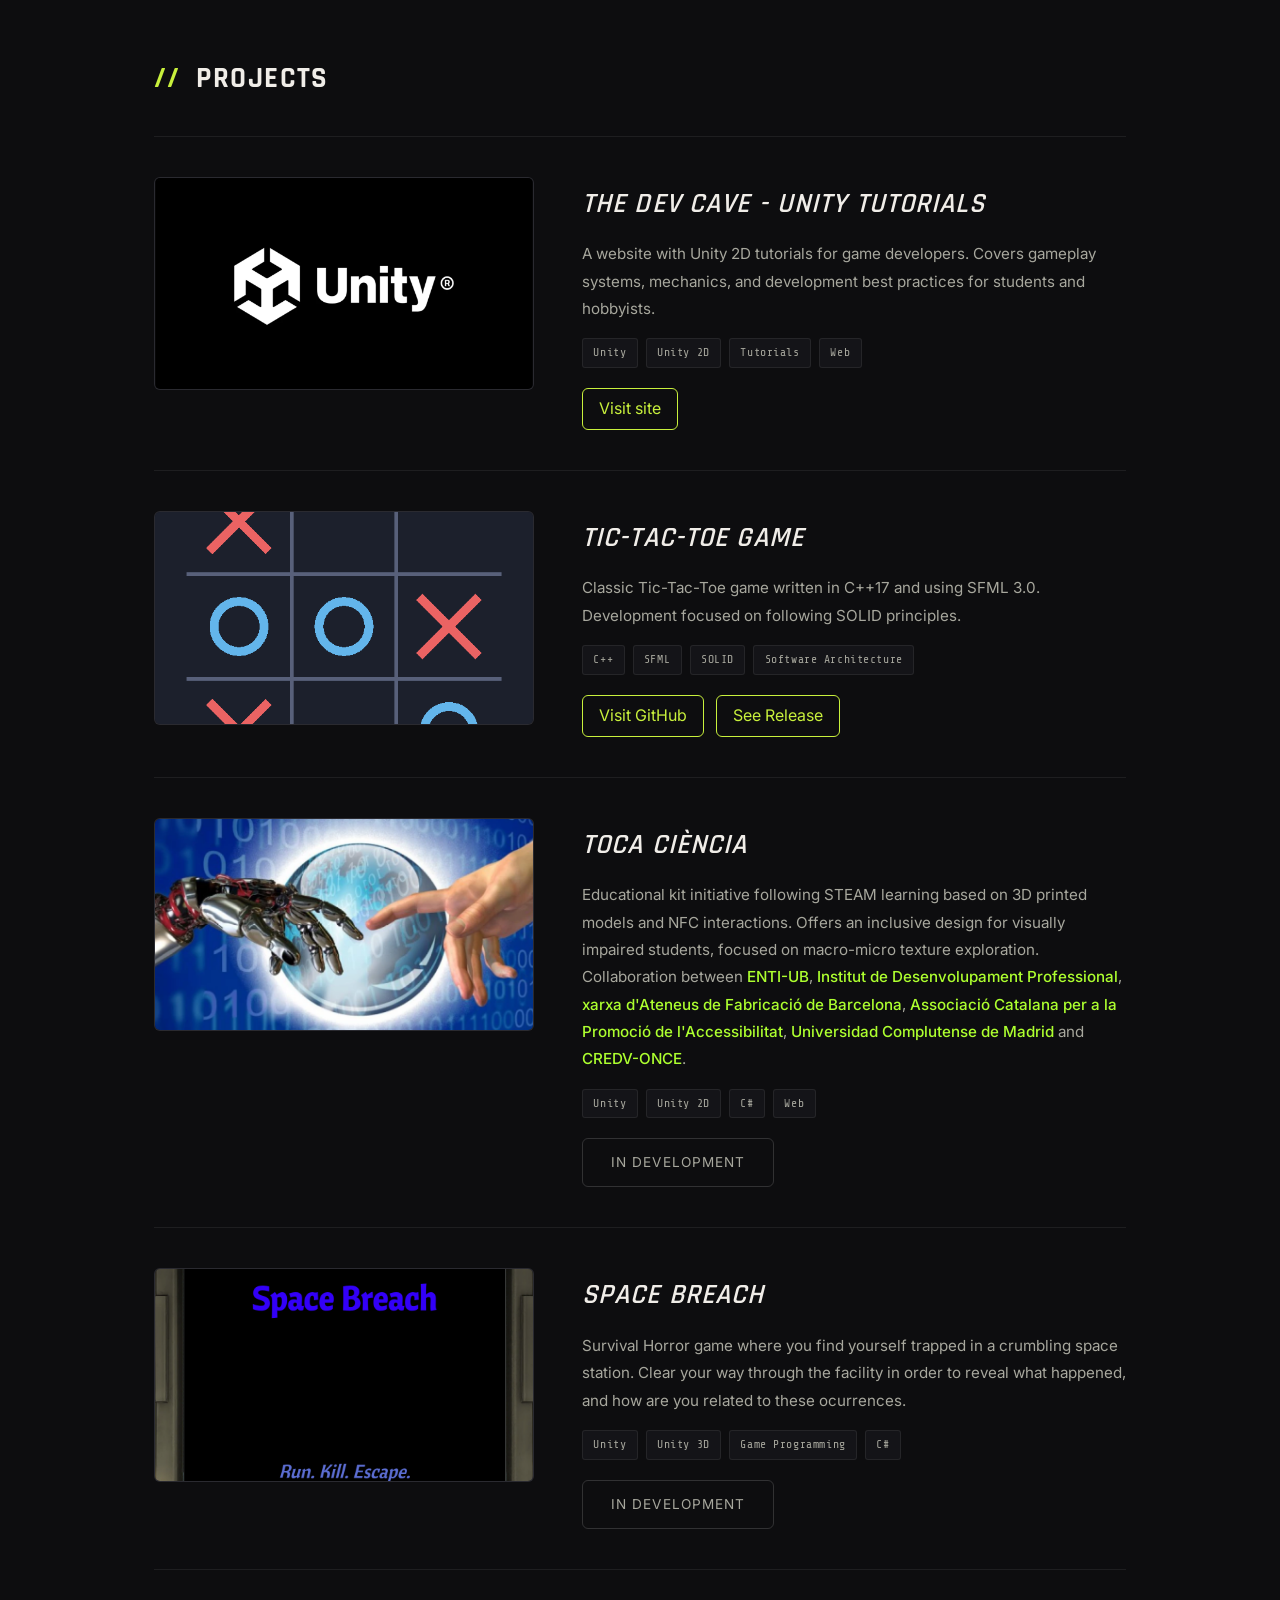
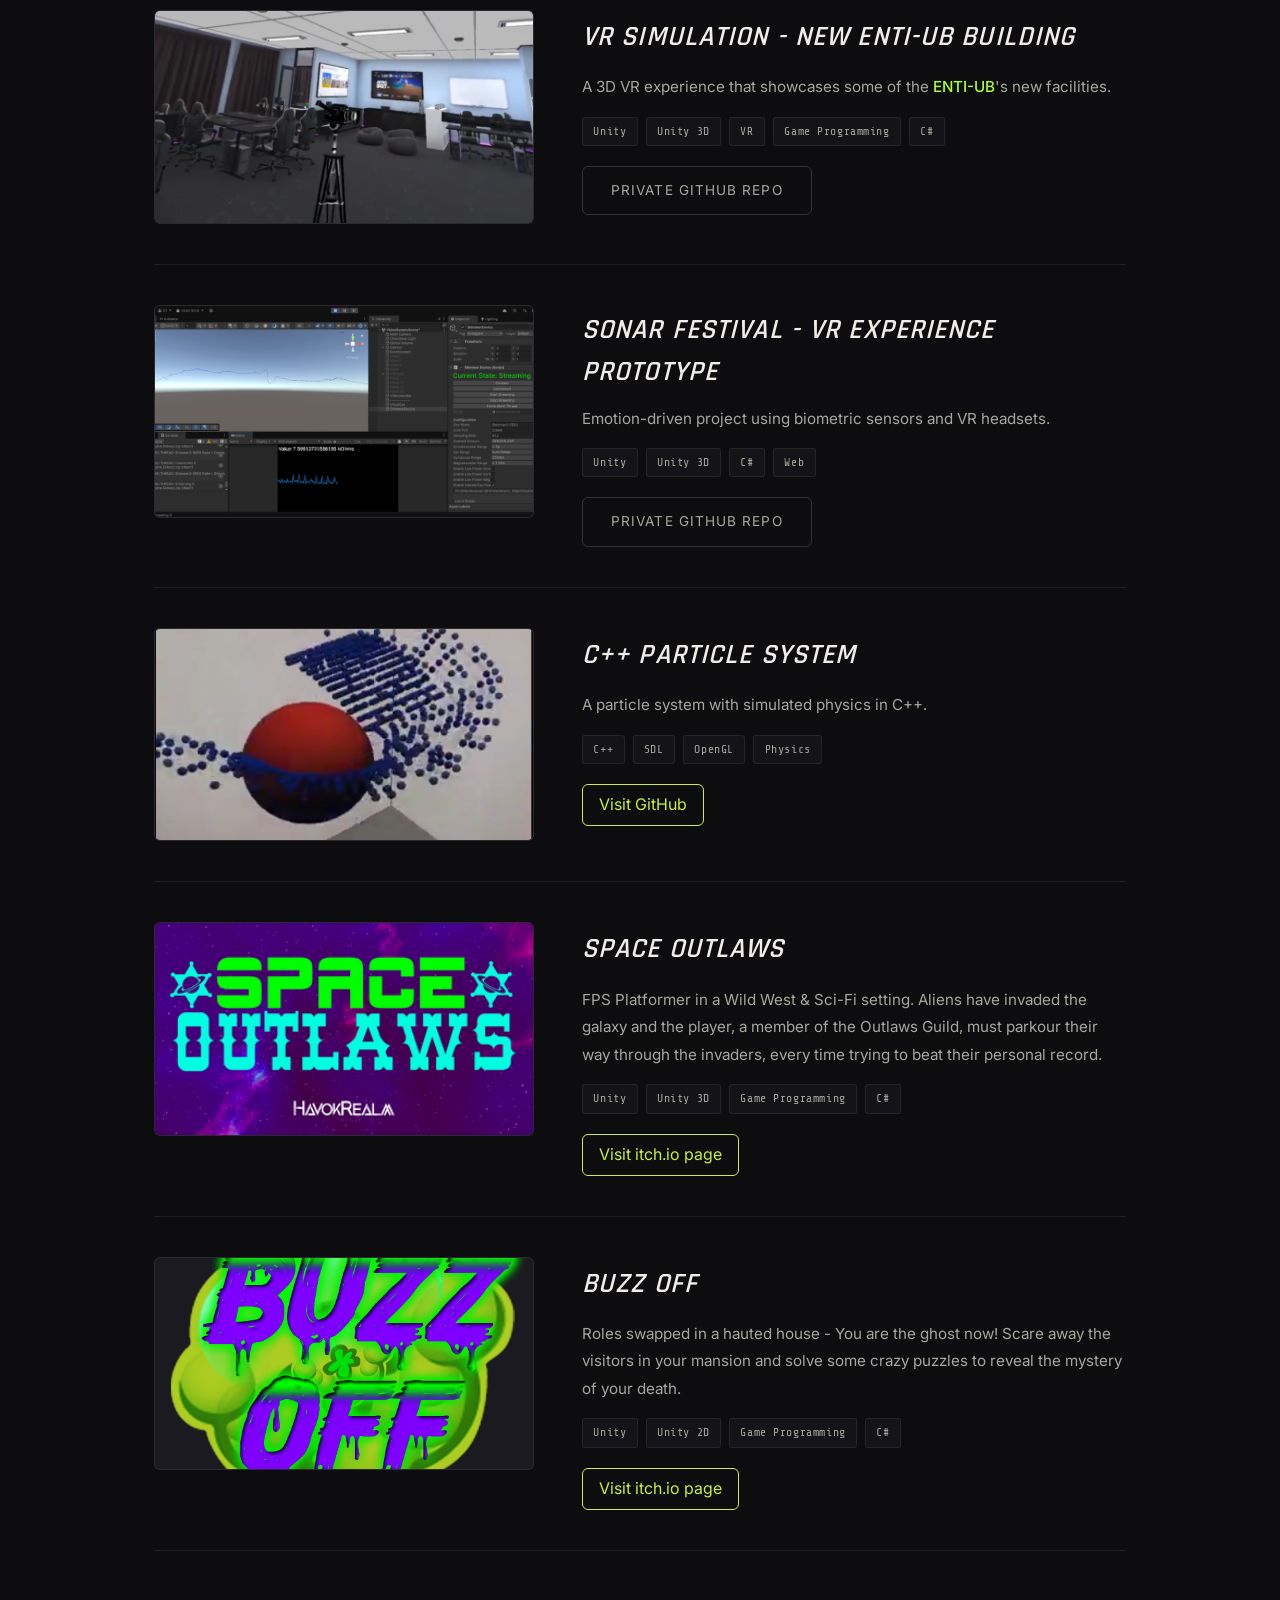
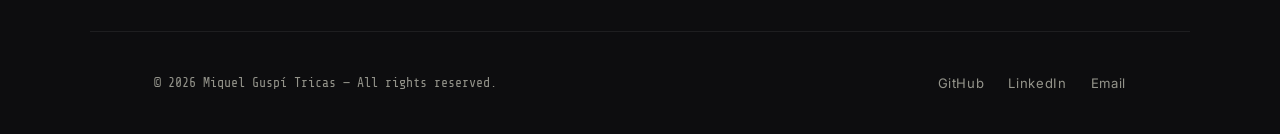
==== commit 85bb1f63: "esp language" ====
--- a/index.html
+++ b/index.html
@@ -20,6 +20,11 @@
         <a href="mailto:miquelgt55@gmail.com" target="_blank" class="nav-cta">Email</a>
         <a href="https://www.linkedin.com/in/miquel-guspi-tricas" target="_blank" class="nav-cta">LinkedIn</a>
       </li>
+      <li class="lang-switch">
+        <a href="ca/">CA</a>
+        <a href="./" class="active">EN</a>
+        <a href="es/">ES</a>
+      </li>
     </ul>
   </nav>
 
@@ -32,14 +37,14 @@
       <p class="hero-desc">
         I'm a passionate programmer graduated from <strong>ENTI-UB Barcelona</strong>,
         with strong knowledge in <strong>C, C++</strong> and <strong>C#</strong>. I also build games with <strong>Unity</strong>
-        and <strong>Unreal Engine 5</strong>, and I love turning ideas into interactive experiences.</br>
-        Always commited to <strong>clean code</strong> and <strong>SOLID principles</strong>, as well as <strong>giving a hand</strong> to anyone who needs it.</br>
+        and <strong>Unreal Engine 5</strong>, and I love turning ideas into interactive experiences.<br/>
+        Always commited to <strong>clean code</strong> and <strong>SOLID principles</strong>, as well as <strong>giving a hand</strong> to anyone who needs it.<br/>
         Also experienced with <strong>troubleshooting</strong> and <strong>QA testing</strong>.
       </p>
       <div class="hero-actions">
         <a href="https://www.linkedin.com/in/miquel-guspi-tricas" target="_blank" class="btn-primary">Contact Me (LinkedIn)</a>
         <a href="https://github.com/mikygt21" target="_blank" class="btn-ghost">GitHub</a>
-        <a href="Assets/CV_MiquelGuspi_eng.pdf" download="CV_MiquelGuspi.pdf" class="btn-ghost">Download CV (English)</a>
+        <a href="Assets/CV_MiquelGuspi_eng.pdf" download="CV_MiquelGuspi_eng.pdf" class="btn-ghost">Download CV (English)</a>
       </div>
     </div>
     <div class="hero-image">
@@ -267,10 +272,10 @@
         <div class="project-info">
           <h3 class="project-title">TOCA CIÈNCIA</h3>
           <p class="project-desc">
-            Educational kit initiative following STEAM learning based on 3D printed models and NFC interactions. Offers an inclusive design for visually impaired students, focused on macro-micro texture exploration.</br>
+            Educational kit initiative following STEAM learning based on 3D printed models and NFC interactions. Offers an inclusive design for visually impaired students, focused on macro-micro texture exploration.<br/>
             Collaboration between <a href="https://enti.cat"><strong style="color: greenyellow;">ENTI-UB</strong></a>,
             <a href="https://www.ub.edu/idp/web/"><strong style="color: greenyellow;">Institut de Desenvolupament Professional</strong></a>,
-            <a href="https://ajuntament.barcelona.cat/ateneusdefabricacio/ca/xarxa-dateneus-de-fabricacio"><strong style="color: greenyellow;">xarxa d'Ateneus de Fabricació de Barcelona</strong style="color: greenyellow;"></a>, 
+            <a href="https://ajuntament.barcelona.cat/ateneusdefabricacio/ca/xarxa-dateneus-de-fabricacio"><strong style="color: greenyellow;">xarxa d'Ateneus de Fabricació de Barcelona</strong></a>, 
             <a href="https://acpacces.cat/es/pagina-principal/"><strong style="color: greenyellow;">Associació Catalana per a la Promoció de l'Accessibilitat</strong>, 
             <a href="https://www.ucm.es/diqm"><strong style="color: greenyellow;">Universidad Complutense de Madrid</strong>   and 
             <a href="https://agora.xtec.cat/credv/"><strong style="color: greenyellow;">CREDV-ONCE</strong></a>.
@@ -339,7 +344,7 @@
       <article class="project-card no-gif">
         <div class="project-media">
           <a>
-            <img class="project-preview" src="Assets/audio_ss.png" alt= "TOCA CIÈNCIA" onerror="this.style.display='none'"/>
+            <img class="project-preview" src="Assets/audio_ss.png" alt= "Sonar Festival - prototipo de experiencia VR" onerror="this.style.display='none'"/>
           </a>
         </div>
         <div class="project-info">
@@ -374,6 +379,7 @@
           <div class="tags">
             <span class="tag">C++</span>
             <span class="tag">SDL</span>
+            <span class="tag">OpenGL</span>
             <span class="tag">Physics</span>
            </div>
           <div class="project-links">
--- a/style.css
+++ b/style.css
@@ -250,6 +250,27 @@
 }
 
 /* ==============================
+   LANGUAGE SWITCH
+============================== */
+.lang-switch { display: flex; gap: 0.25rem; }
+
+.lang-switch a {
+  border: 1px solid var(--border);
+  border-radius: var(--radius);
+  color: var(--text-secondary);
+  font-family: var(--font-mono);
+  font-size: 0.72rem;
+  padding: 0.25rem 0.5rem;
+  transition: border-color 0.2s, color 0.2s;
+}
+
+.lang-switch a:hover,
+.lang-switch a.active {
+  border-color: var(--accent);
+  color: var(--accent);
+}
+
+/* ==============================
    SECTIONS
 ============================== */
 .section {
